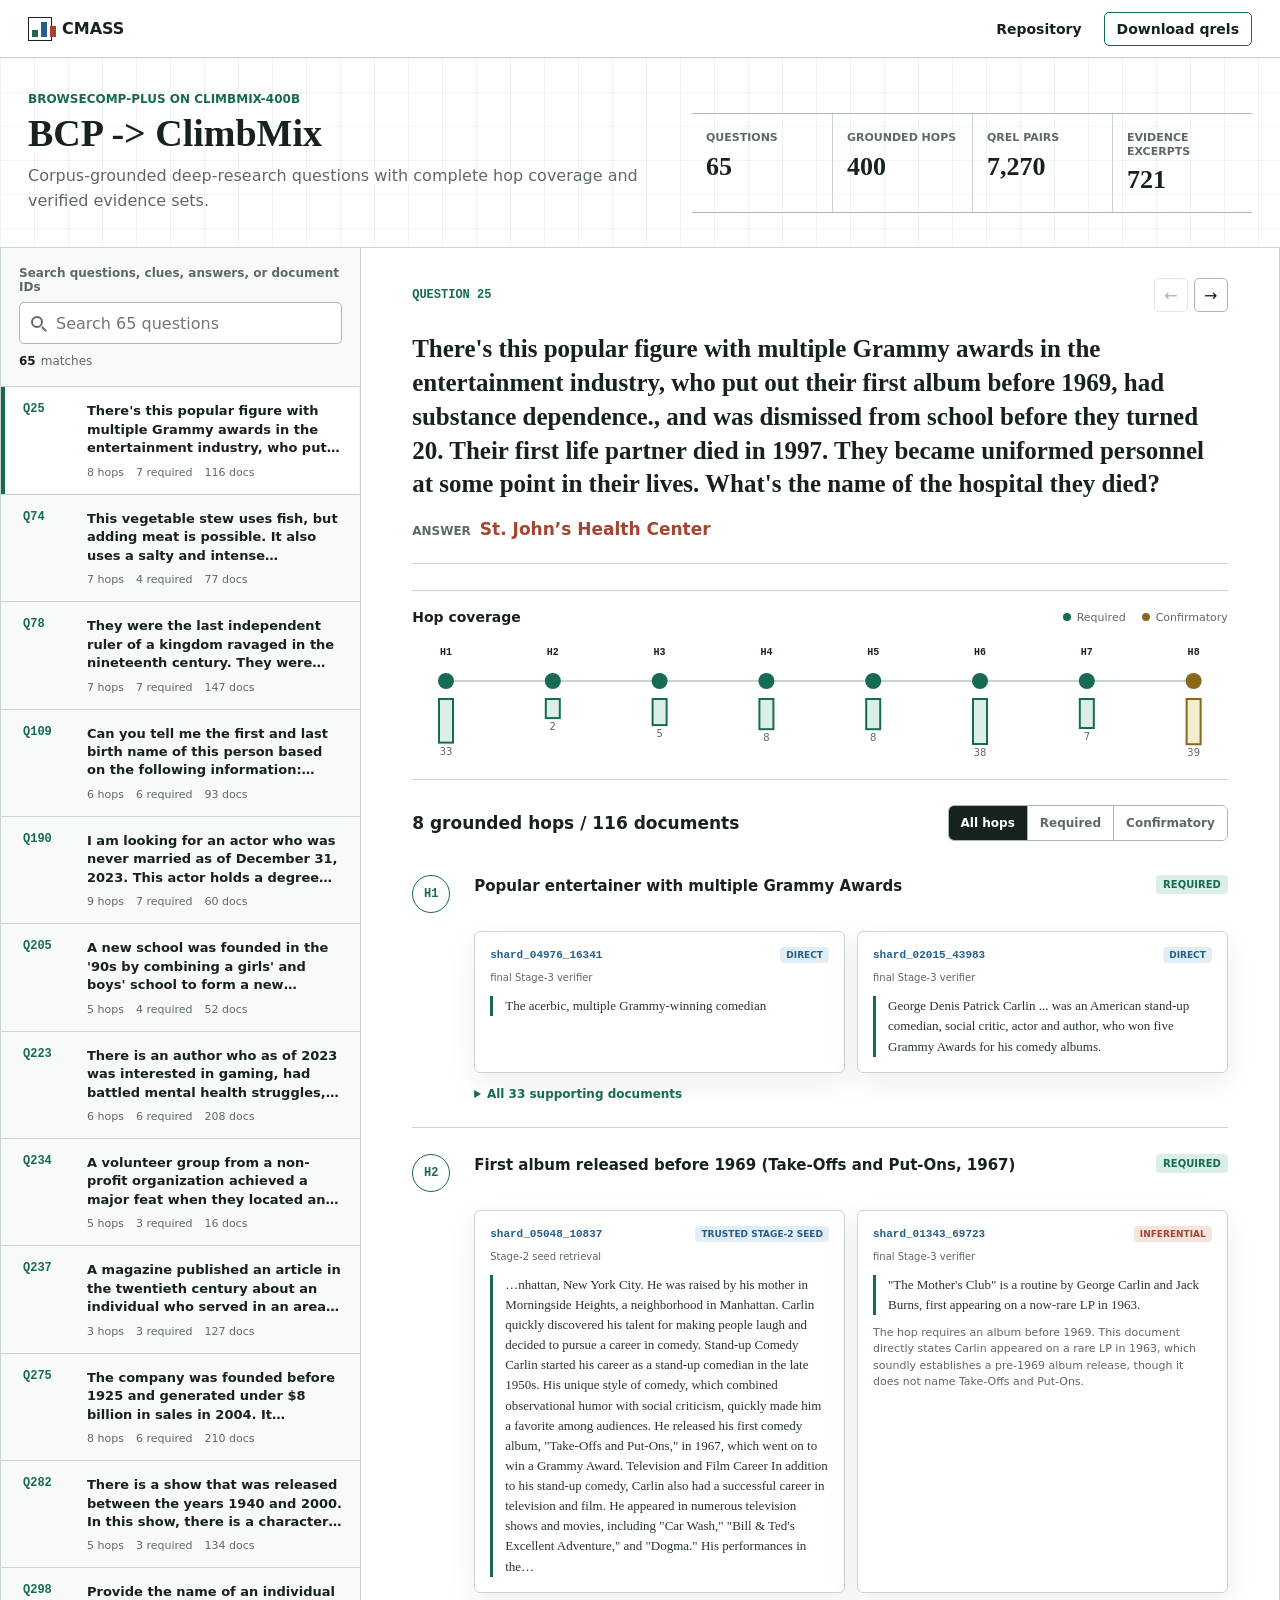
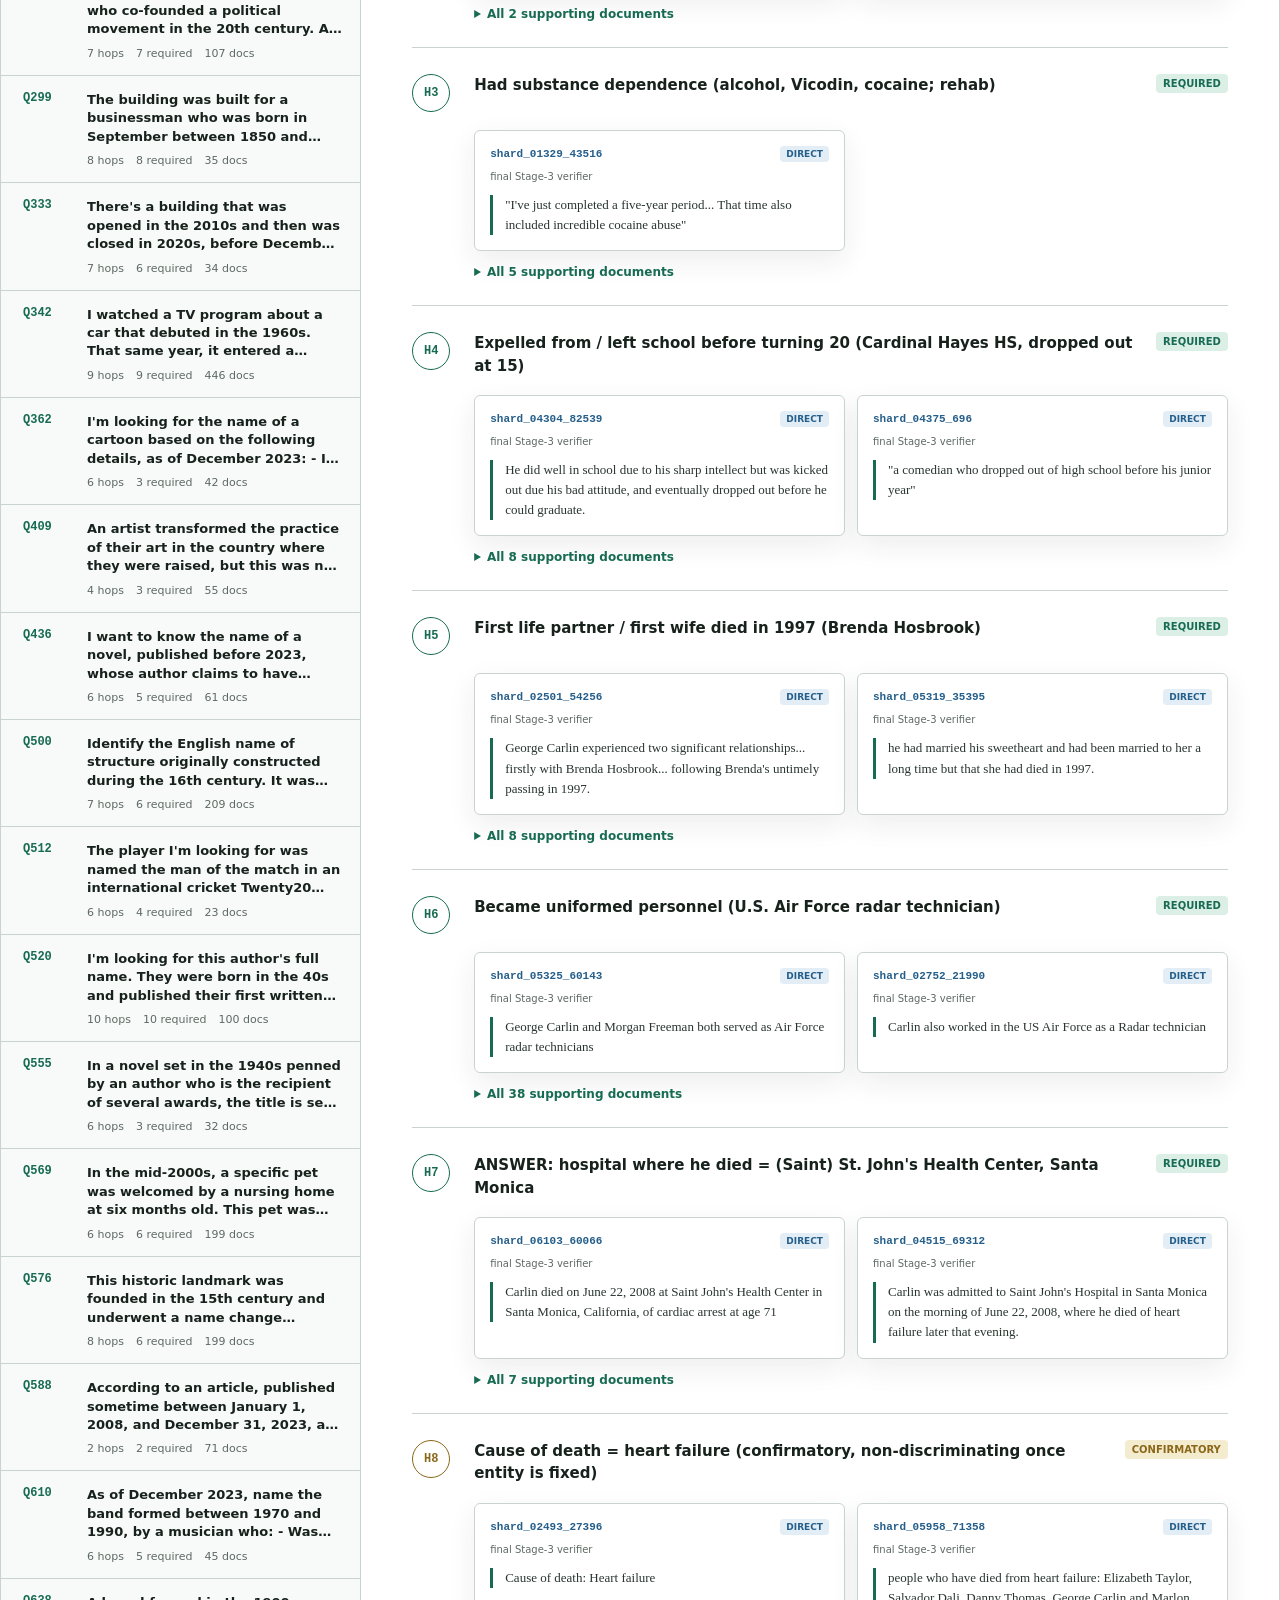
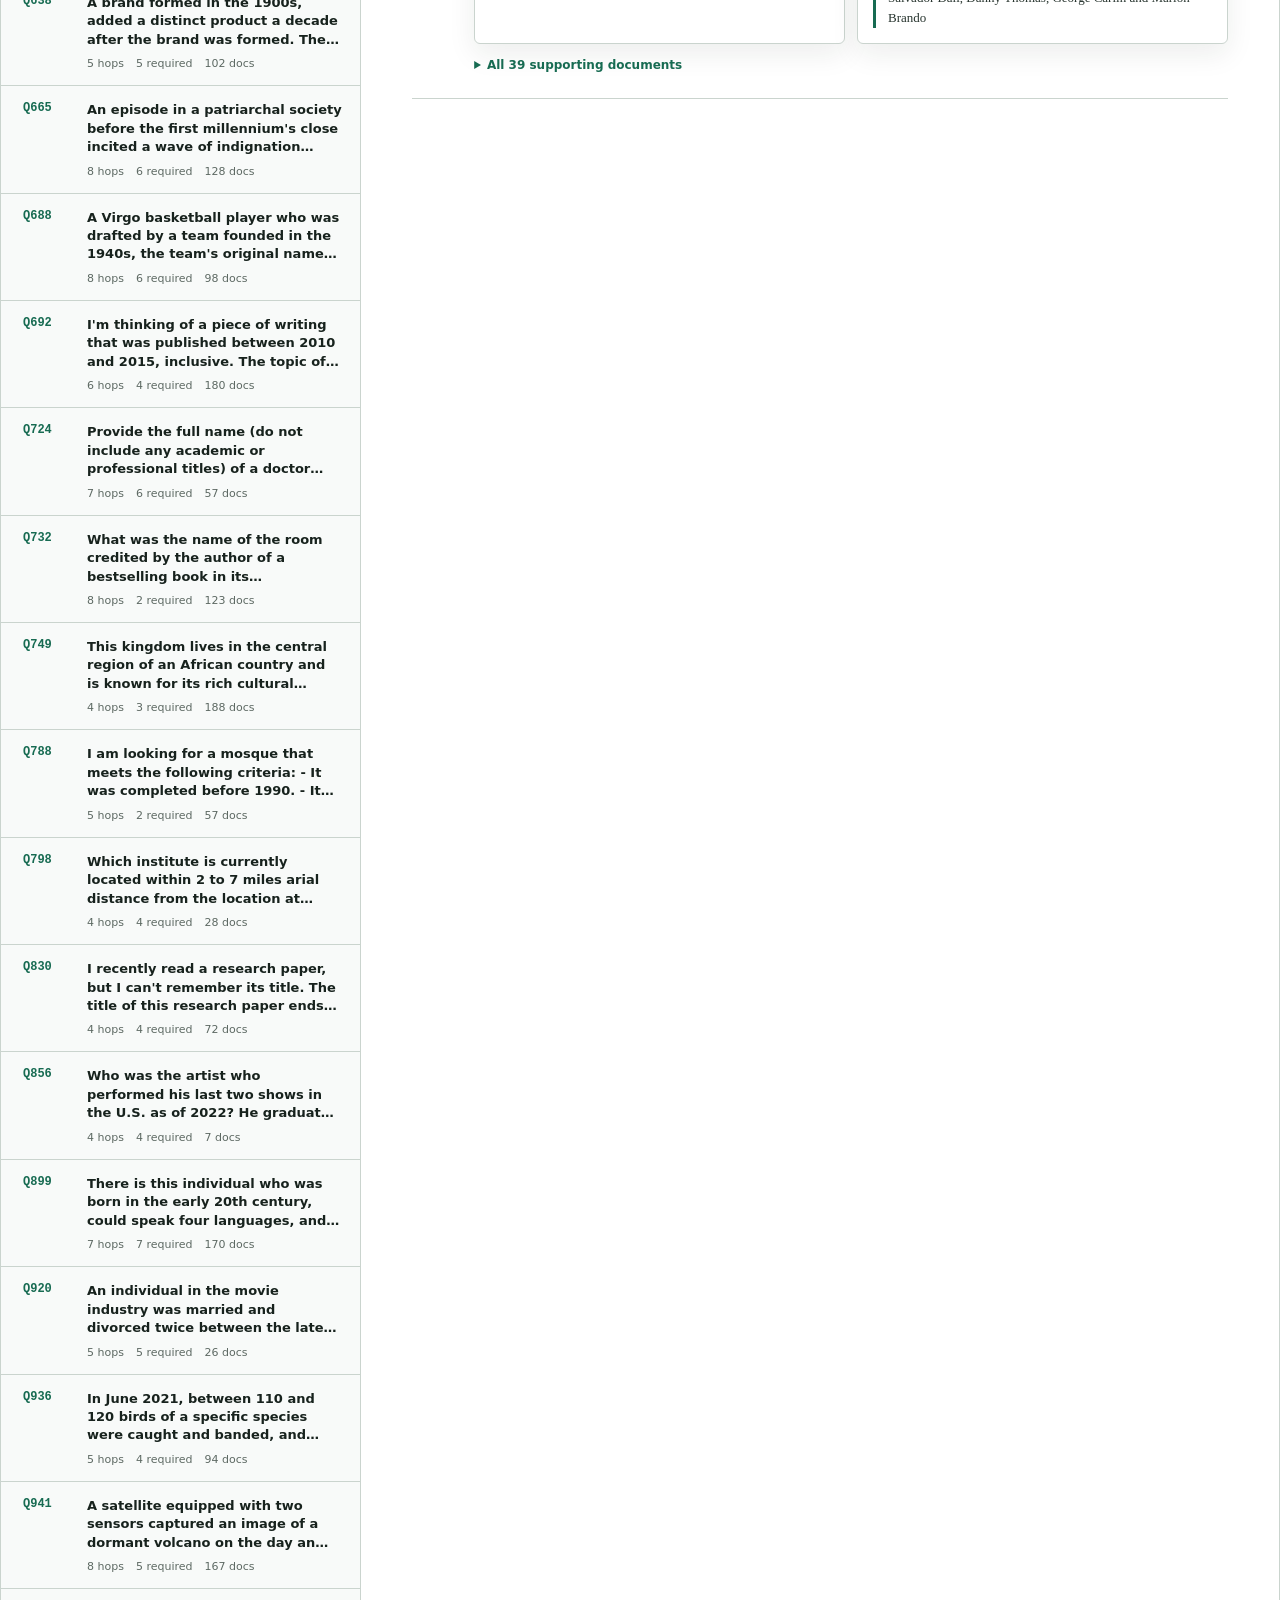
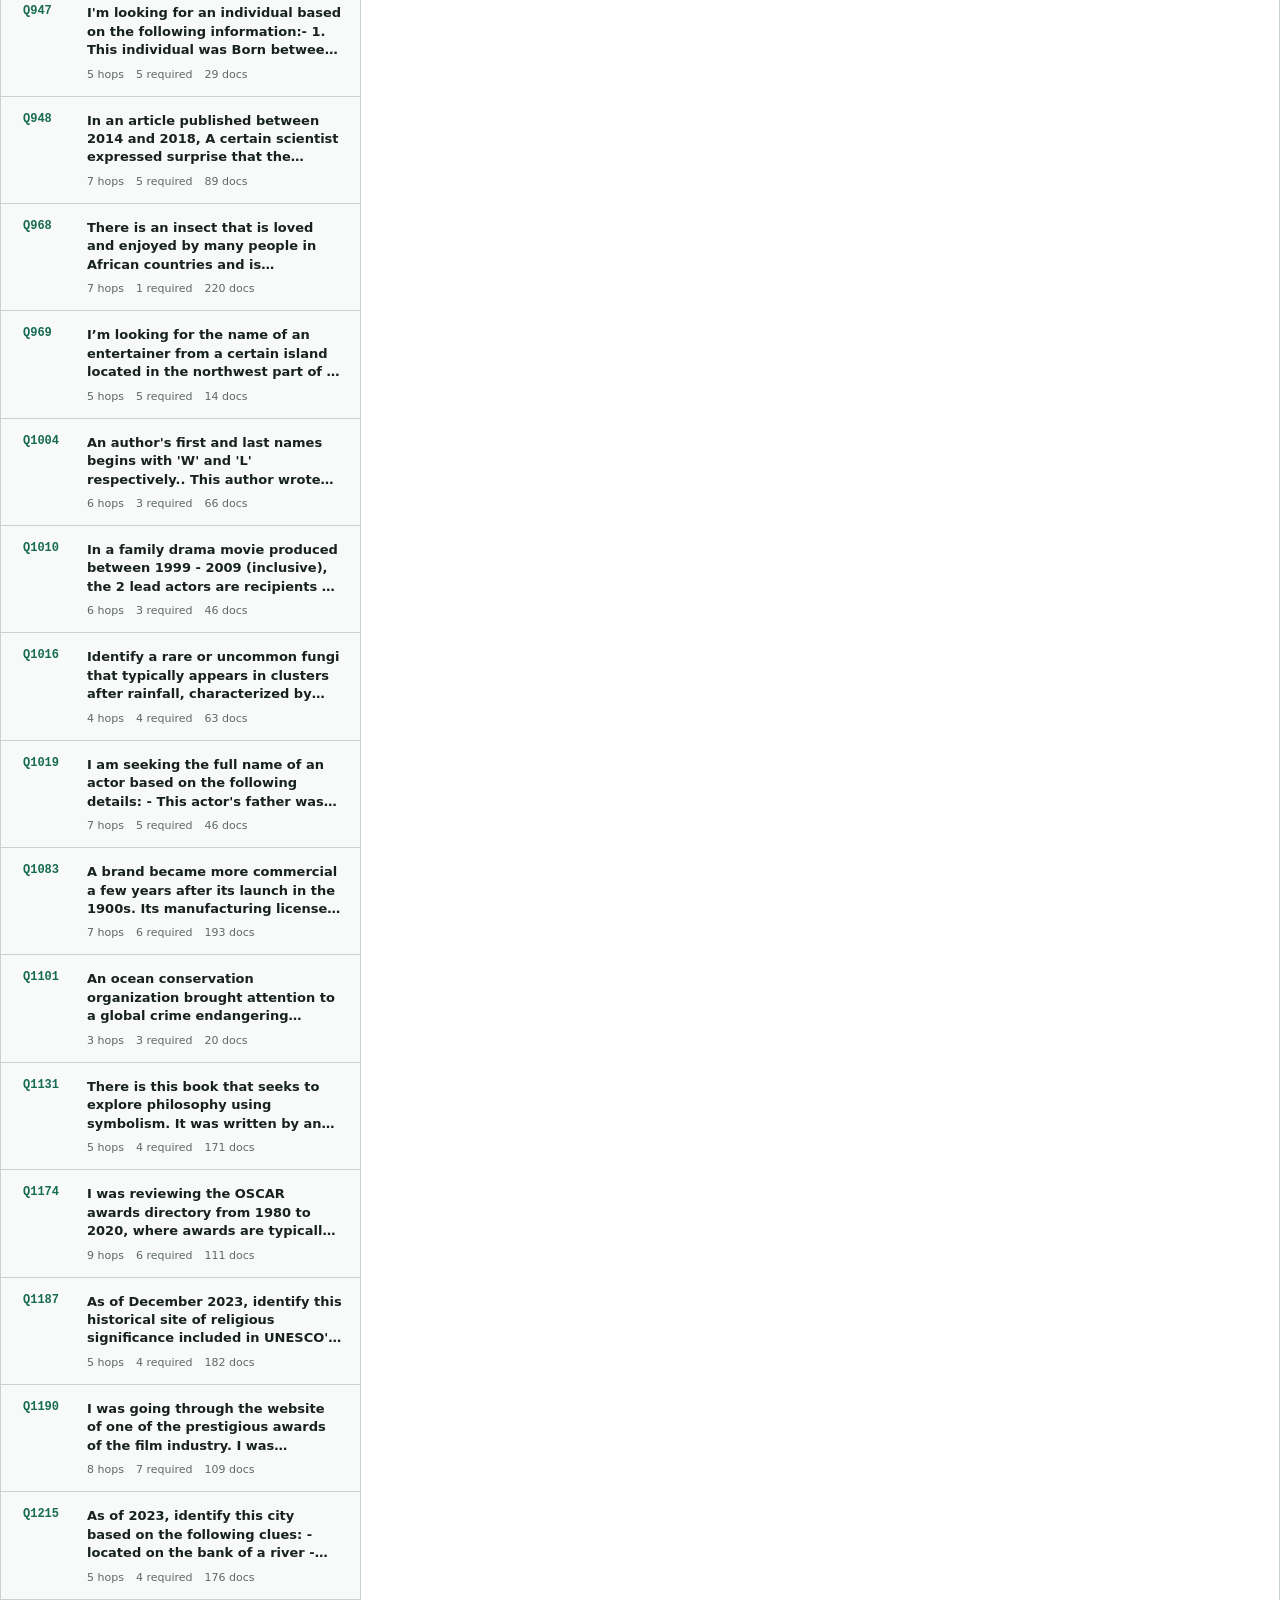
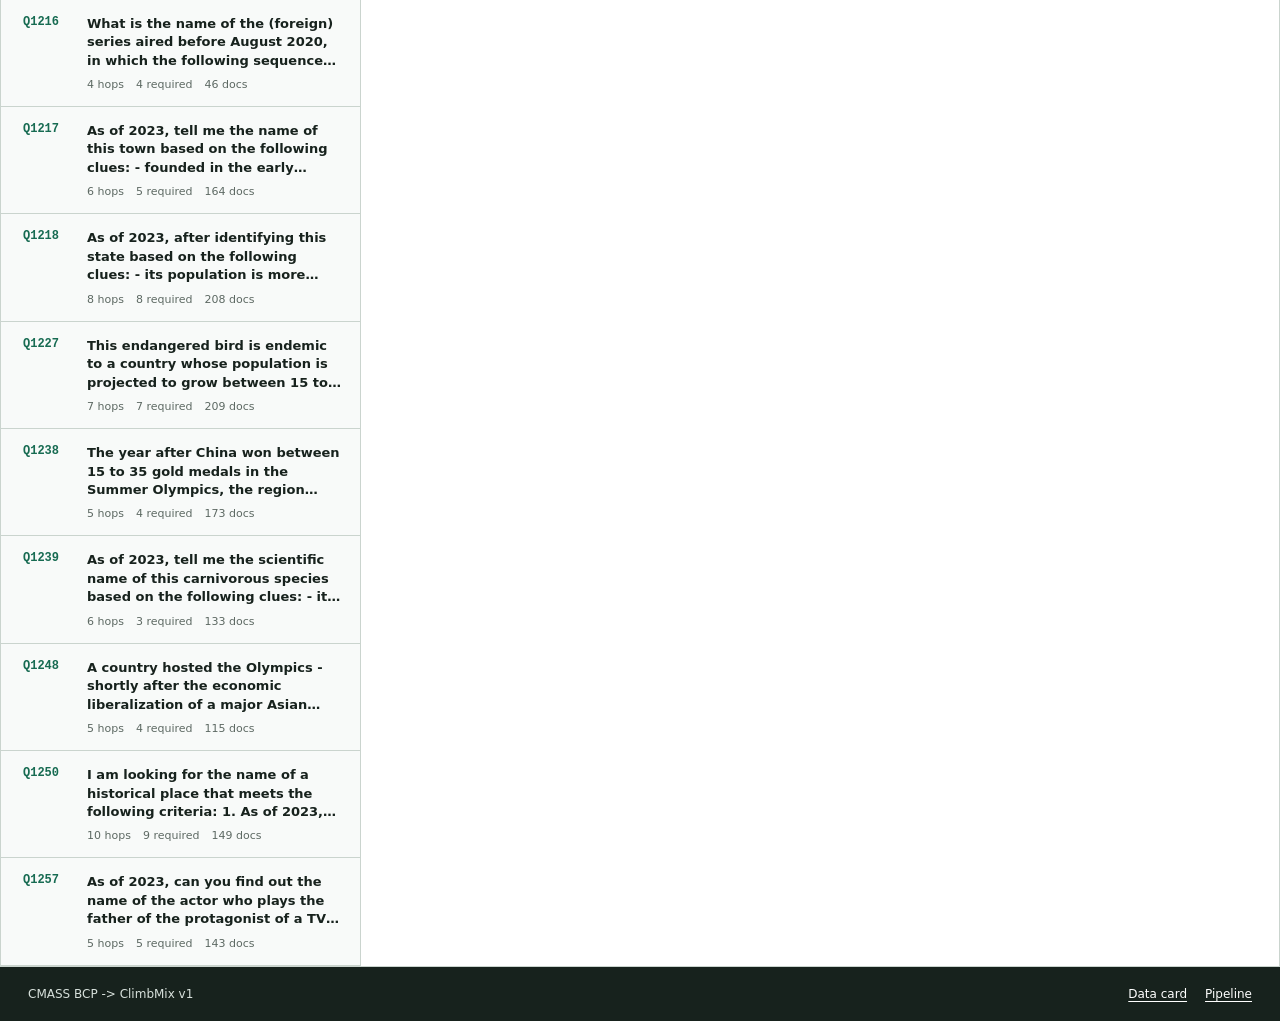
==== docs/index.html @ f33549bf "Release BCP ClimbMix dataset and qrels" ====
<!doctype html>
<html lang="en">
  <head>
    <meta charset="utf-8">
    <meta name="viewport" content="width=device-width, initial-scale=1">
    <meta name="description" content="Explore the CMASS BrowseComp-Plus to ClimbMix dataset, hop grounding, evidence excerpts, and qrels.">
    <meta name="theme-color" content="#f4f7f5">
    <title>CMASS | BCP to ClimbMix</title>
    <link rel="stylesheet" href="styles.css">
  </head>
  <body>
    <a class="skip-link" href="#question-detail">Skip to evidence</a>

    <header class="topbar">
      <a class="brand" href="./" aria-label="CMASS home">
        <span class="brand-mark" aria-hidden="true"><i></i><i></i><i></i></span>
        <span>CMASS</span>
      </a>
      <nav aria-label="Primary navigation">
        <a href="https://github.com/castorini/cmass">Repository</a>
        <a class="download-link" href="https://raw.githubusercontent.com/castorini/cmass/main/data/bcp/qrels.trec">Download qrels</a>
      </nav>
    </header>

    <main>
      <section class="release-band" aria-labelledby="release-title">
        <div class="release-copy">
          <p class="eyebrow">BrowseComp-Plus on ClimbMix-400B</p>
          <h1 id="release-title">BCP -&gt; ClimbMix</h1>
          <p>Corpus-grounded deep-research questions with complete hop coverage and verified evidence sets.</p>
        </div>
        <dl class="release-stats" aria-label="Release statistics">
          <div><dt>Questions</dt><dd id="stat-questions">65</dd></div>
          <div><dt>Grounded hops</dt><dd id="stat-hops">400</dd></div>
          <div><dt>Qrel pairs</dt><dd id="stat-qrels">7,270</dd></div>
          <div><dt>Evidence excerpts</dt><dd id="stat-excerpts">721</dd></div>
        </dl>
      </section>

      <section class="explorer" aria-label="Dataset explorer">
        <aside class="question-browser" aria-label="Questions">
          <div class="browser-toolbar">
            <label for="question-search">Search questions, clues, answers, or document IDs</label>
            <div class="search-field">
              <span aria-hidden="true"></span>
              <input id="question-search" type="search" autocomplete="off" placeholder="Search 65 questions">
            </div>
            <div class="browser-meta"><strong id="match-count">65</strong><span>matches</span></div>
          </div>
          <ol id="question-list" class="question-list" aria-live="polite"></ol>
        </aside>

        <article id="question-detail" class="question-detail" tabindex="-1">
          <div id="loading-state" class="loading-state" role="status">Loading release data...</div>
        </article>
      </section>
    </main>

    <footer>
      <span>CMASS BCP -&gt; ClimbMix v1</span>
      <span><a href="https://github.com/castorini/cmass/blob/main/data/bcp/README.md">Data card</a> <a href="https://github.com/castorini/cmass/blob/main/pipelines/bcp/README.md">Pipeline</a></span>
    </footer>

    <script src="app.js" defer></script>
  </body>
</html>
---- docs/styles.css ----
:root {
  color-scheme: light;
  --ink: #17221d;
  --muted: #5d6963;
  --line: #cad4ce;
  --line-strong: #aab8b0;
  --paper: #ffffff;
  --ground: #f4f7f5;
  --green: #176b52;
  --green-soft: #dcefe7;
  --blue: #245e8a;
  --blue-soft: #e2edf6;
  --coral: #a54531;
  --coral-soft: #f5e4de;
  --gold: #8a6719;
  --gold-soft: #f4eccf;
  --shadow: 0 10px 28px rgb(23 34 29 / 8%);
  font-family: Inter, ui-sans-serif, system-ui, -apple-system, BlinkMacSystemFont, "Segoe UI", sans-serif;
  background: var(--ground);
  color: var(--ink);
}

* {
  box-sizing: border-box;
}

html {
  scroll-behavior: smooth;
}

body {
  margin: 0;
  min-width: 320px;
  background: var(--ground);
}

button,
input {
  font: inherit;
}

a {
  color: var(--green);
  text-underline-offset: 3px;
}

.skip-link {
  position: fixed;
  z-index: 100;
  top: 8px;
  left: 8px;
  padding: 8px 12px;
  background: var(--ink);
  color: white;
  transform: translateY(-150%);
}

.skip-link:focus {
  transform: translateY(0);
}

.topbar {
  position: sticky;
  z-index: 20;
  top: 0;
  display: flex;
  align-items: center;
  justify-content: space-between;
  min-height: 58px;
  padding: 0 28px;
  border-bottom: 1px solid var(--line);
  background: rgb(255 255 255 / 94%);
  backdrop-filter: blur(10px);
}

.brand {
  display: inline-flex;
  align-items: center;
  gap: 10px;
  color: var(--ink);
  font-weight: 800;
  text-decoration: none;
}

.brand-mark {
  display: grid;
  grid-template-columns: repeat(3, 6px);
  align-items: end;
  gap: 3px;
  width: 24px;
  height: 24px;
  padding: 3px;
  border: 1px solid var(--ink);
}

.brand-mark i {
  display: block;
  background: var(--green);
}

.brand-mark i:nth-child(1) { height: 7px; }
.brand-mark i:nth-child(2) { height: 15px; background: var(--blue); }
.brand-mark i:nth-child(3) { height: 11px; background: var(--coral); }

.topbar nav {
  display: flex;
  align-items: center;
  gap: 22px;
  font-size: 14px;
}

.topbar nav a {
  color: var(--ink);
  font-weight: 650;
  text-decoration: none;
}

.topbar nav a:hover {
  text-decoration: underline;
}

.download-link {
  padding: 8px 12px;
  border: 1px solid var(--green);
  border-radius: 5px;
}

.release-band {
  display: grid;
  grid-template-columns: minmax(280px, 1.1fr) minmax(520px, 1fr);
  gap: 48px;
  align-items: end;
  padding: 34px max(28px, calc((100vw - 1500px) / 2));
  border-bottom: 1px solid var(--line);
  background:
    linear-gradient(90deg, rgb(23 107 82 / 7%) 1px, transparent 1px) 0 0 / 34px 34px,
    linear-gradient(rgb(36 94 138 / 6%) 1px, transparent 1px) 0 0 / 34px 34px,
    var(--paper);
}

.release-copy {
  max-width: 720px;
}

.eyebrow {
  margin: 0 0 8px;
  color: var(--green);
  font-size: 12px;
  font-weight: 800;
  letter-spacing: 0;
  text-transform: uppercase;
}

h1,
h2,
h3,
p {
  margin-top: 0;
}

h1 {
  margin-bottom: 10px;
  font-family: Georgia, "Times New Roman", serif;
  font-size: 38px;
  font-weight: 700;
  line-height: 1.05;
  letter-spacing: 0;
}

.release-copy > p:last-child {
  max-width: 630px;
  margin-bottom: 0;
  color: var(--muted);
  font-size: 16px;
  line-height: 1.55;
}

.release-stats {
  display: grid;
  grid-template-columns: repeat(4, minmax(100px, 1fr));
  margin: 0;
  border-top: 1px solid var(--line-strong);
  border-bottom: 1px solid var(--line-strong);
}

.release-stats div {
  min-width: 0;
  padding: 17px 14px;
  border-left: 1px solid var(--line);
}

.release-stats div:first-child {
  border-left: 0;
}

.release-stats dt {
  color: var(--muted);
  font-size: 11px;
  font-weight: 750;
  line-height: 1.25;
  text-transform: uppercase;
}

.release-stats dd {
  margin: 7px 0 0;
  font-family: Georgia, "Times New Roman", serif;
  font-size: 26px;
  font-weight: 700;
}

.explorer {
  display: grid;
  grid-template-columns: 360px minmax(0, 1fr);
  width: min(1500px, 100%);
  min-height: calc(100vh - 272px);
  margin: 0 auto;
  border-right: 1px solid var(--line);
  border-left: 1px solid var(--line);
  background: var(--paper);
}

.question-browser {
  min-width: 0;
  border-right: 1px solid var(--line);
  background: #f8faf9;
}

.browser-toolbar {
  position: sticky;
  z-index: 10;
  top: 58px;
  padding: 18px;
  border-bottom: 1px solid var(--line);
  background: #f8faf9;
}

.browser-toolbar label {
  display: block;
  margin-bottom: 8px;
  color: var(--muted);
  font-size: 12px;
  font-weight: 700;
}

.search-field {
  position: relative;
}

.search-field span {
  position: absolute;
  top: 50%;
  left: 12px;
  width: 12px;
  height: 12px;
  border: 2px solid var(--muted);
  border-radius: 50%;
  transform: translateY(-58%);
}

.search-field span::after {
  position: absolute;
  right: -6px;
  bottom: -4px;
  width: 6px;
  height: 2px;
  background: var(--muted);
  content: "";
  transform: rotate(45deg);
}

.search-field input {
  width: 100%;
  height: 42px;
  padding: 0 12px 0 36px;
  border: 1px solid var(--line-strong);
  border-radius: 5px;
  outline: none;
  background: white;
  color: var(--ink);
}

.search-field input:focus {
  border-color: var(--green);
  box-shadow: 0 0 0 3px rgb(23 107 82 / 14%);
}

.browser-meta {
  display: flex;
  gap: 5px;
  margin-top: 10px;
  color: var(--muted);
  font-size: 12px;
}

.browser-meta strong {
  color: var(--ink);
}

.question-list {
  margin: 0;
  padding: 0;
  list-style: none;
}

.question-list li {
  border-bottom: 1px solid var(--line);
}

.question-row {
  display: grid;
  grid-template-columns: 52px minmax(0, 1fr);
  gap: 12px;
  width: 100%;
  min-height: 98px;
  padding: 15px 18px;
  border: 0;
  border-left: 4px solid transparent;
  background: transparent;
  color: var(--ink);
  text-align: left;
  cursor: pointer;
}

.question-row:hover {
  background: white;
}

.question-row[aria-current="true"] {
  border-left-color: var(--green);
  background: white;
  box-shadow: inset 0 0 0 1px rgb(23 107 82 / 5%);
}

.question-id {
  color: var(--green);
  font-family: ui-monospace, SFMono-Regular, Menlo, Consolas, monospace;
  font-size: 12px;
  font-weight: 800;
}

.question-row-copy {
  min-width: 0;
}

.question-row-copy strong {
  display: -webkit-box;
  overflow: hidden;
  font-size: 13px;
  font-weight: 650;
  line-height: 1.42;
  -webkit-box-orient: vertical;
  -webkit-line-clamp: 3;
}

.question-row-meta {
  display: flex;
  gap: 12px;
  margin-top: 8px;
  color: var(--muted);
  font-size: 11px;
}

.question-detail {
  min-width: 0;
  padding: 30px clamp(24px, 4vw, 64px) 70px;
  outline: none;
}

.loading-state,
.empty-state,
.error-state {
  display: grid;
  min-height: 300px;
  place-items: center;
  color: var(--muted);
}

.detail-kicker {
  display: flex;
  align-items: center;
  justify-content: space-between;
  gap: 20px;
  margin-bottom: 20px;
}

.detail-kicker p {
  margin: 0;
  color: var(--green);
  font-family: ui-monospace, SFMono-Regular, Menlo, Consolas, monospace;
  font-size: 12px;
  font-weight: 800;
}

.detail-nav {
  display: flex;
  gap: 6px;
}

.icon-button {
  display: inline-grid;
  width: 34px;
  height: 34px;
  padding: 0;
  border: 1px solid var(--line-strong);
  border-radius: 5px;
  background: white;
  color: var(--ink);
  place-items: center;
  cursor: pointer;
}

.icon-button:hover:not(:disabled) {
  border-color: var(--green);
  color: var(--green);
}

.icon-button:disabled {
  opacity: 0.35;
  cursor: default;
}

.detail-question {
  max-width: 1020px;
  margin-bottom: 18px;
  font-family: Georgia, "Times New Roman", serif;
  font-size: 25px;
  font-weight: 650;
  line-height: 1.35;
  letter-spacing: 0;
}

.answer-line {
  display: flex;
  flex-wrap: wrap;
  align-items: baseline;
  gap: 9px;
  margin-bottom: 26px;
  padding-bottom: 24px;
  border-bottom: 1px solid var(--line);
}

.answer-line span {
  color: var(--muted);
  font-size: 12px;
  font-weight: 750;
  text-transform: uppercase;
}

.answer-line strong {
  color: var(--coral);
  font-size: 17px;
}

.coverage-figure {
  margin: 0 0 24px;
  padding: 18px 0 14px;
  border-top: 1px solid var(--line);
  border-bottom: 1px solid var(--line);
}

.coverage-figure figcaption {
  display: flex;
  flex-wrap: wrap;
  align-items: center;
  justify-content: space-between;
  gap: 12px;
  margin-bottom: 8px;
}

.coverage-figure strong {
  font-size: 14px;
}

.legend {
  display: flex;
  gap: 16px;
  color: var(--muted);
  font-size: 11px;
}

.legend span::before {
  display: inline-block;
  width: 8px;
  height: 8px;
  margin-right: 6px;
  border-radius: 50%;
  background: var(--green);
  content: "";
}

.legend span:last-child::before {
  background: var(--gold);
}

#coverage-canvas {
  display: block;
  width: 100%;
  height: 132px;
}

.hop-toolbar {
  display: flex;
  align-items: center;
  justify-content: space-between;
  gap: 16px;
  margin: 25px 0 0;
}

.hop-toolbar h2 {
  margin: 0;
  font-size: 17px;
}

.segmented-control {
  display: inline-flex;
  border: 1px solid var(--line-strong);
  border-radius: 6px;
  overflow: hidden;
}

.segmented-control button {
  min-height: 34px;
  padding: 0 12px;
  border: 0;
  border-left: 1px solid var(--line-strong);
  background: white;
  color: var(--muted);
  font-size: 12px;
  font-weight: 700;
  cursor: pointer;
}

.segmented-control button:first-child {
  border-left: 0;
}

.segmented-control button[aria-pressed="true"] {
  background: var(--ink);
  color: white;
}

.hops {
  margin-top: 8px;
}

.hop-section {
  padding: 26px 0;
  border-bottom: 1px solid var(--line);
}

.hop-heading {
  display: grid;
  grid-template-columns: 48px minmax(0, 1fr) auto;
  gap: 14px;
  align-items: start;
}

.hop-number {
  display: grid;
  width: 38px;
  height: 38px;
  border: 1px solid var(--green);
  border-radius: 50%;
  color: var(--green);
  font-family: ui-monospace, SFMono-Regular, Menlo, Consolas, monospace;
  font-size: 12px;
  font-weight: 800;
  place-items: center;
}

.hop-section.redundant .hop-number {
  border-color: var(--gold);
  color: var(--gold);
}

.hop-heading h3 {
  margin: 0;
  font-size: 15px;
  line-height: 1.5;
}

.hop-type {
  padding: 4px 7px;
  border-radius: 4px;
  background: var(--green-soft);
  color: var(--green);
  font-size: 10px;
  font-weight: 800;
  text-transform: uppercase;
  white-space: nowrap;
}

.hop-section.redundant .hop-type {
  background: var(--gold-soft);
  color: var(--gold);
}

.excerpt-grid {
  display: grid;
  grid-template-columns: repeat(2, minmax(0, 1fr));
  gap: 12px;
  margin: 18px 0 0 62px;
}

.excerpt-card {
  min-width: 0;
  padding: 15px;
  border: 1px solid var(--line);
  border-radius: 6px;
  background: var(--paper);
  box-shadow: var(--shadow);
}

.excerpt-meta {
  display: flex;
  flex-wrap: wrap;
  align-items: center;
  justify-content: space-between;
  gap: 8px;
}

.docid {
  overflow-wrap: anywhere;
  color: var(--blue);
  font-family: ui-monospace, SFMono-Regular, Menlo, Consolas, monospace;
  font-size: 11px;
  font-weight: 750;
}

.support-label {
  padding: 3px 6px;
  border-radius: 4px;
  background: var(--blue-soft);
  color: var(--blue);
  font-size: 9px;
  font-weight: 800;
  text-transform: uppercase;
}

.support-label.inferential,
.support-label.partial {
  background: var(--coral-soft);
  color: var(--coral);
}

.excerpt-source {
  margin: 9px 0 0;
  color: var(--muted);
  font-size: 10px;
}

blockquote {
  margin: 13px 0 0;
  padding-left: 12px;
  border-left: 3px solid var(--green);
  color: #28352f;
  font-family: Georgia, "Times New Roman", serif;
  font-size: 13px;
  line-height: 1.55;
}

.verifier-note {
  margin: 10px 0 0;
  color: var(--muted);
  font-size: 11px;
  line-height: 1.5;
}

.qrel-details {
  margin: 14px 0 0 62px;
}

.qrel-details summary {
  width: fit-content;
  color: var(--green);
  font-size: 12px;
  font-weight: 750;
  cursor: pointer;
}

.qrel-panel {
  margin-top: 10px;
  padding: 12px;
  border-left: 3px solid var(--blue);
  background: #f3f7fa;
}

.qrel-panel pre {
  max-height: 220px;
  margin: 0;
  overflow: auto;
  color: #2b485e;
  font-family: ui-monospace, SFMono-Regular, Menlo, Consolas, monospace;
  font-size: 10px;
  line-height: 1.6;
  white-space: pre-wrap;
  overflow-wrap: anywhere;
}

.copy-button {
  margin-top: 10px;
  padding: 6px 9px;
  border: 1px solid var(--line-strong);
  border-radius: 4px;
  background: white;
  color: var(--ink);
  font-size: 11px;
  font-weight: 700;
  cursor: pointer;
}

.copy-button:hover {
  border-color: var(--blue);
  color: var(--blue);
}

footer {
  display: flex;
  justify-content: space-between;
  gap: 20px;
  padding: 20px max(28px, calc((100vw - 1500px) / 2));
  border-top: 1px solid var(--line);
  background: var(--ink);
  color: #d7e0db;
  font-size: 12px;
}

footer span:last-child {
  display: flex;
  gap: 18px;
}

footer a {
  color: white;
}

@media (max-width: 1050px) {
  .release-band {
    grid-template-columns: 1fr;
    gap: 24px;
  }

  .explorer {
    grid-template-columns: 310px minmax(0, 1fr);
  }

  .excerpt-grid {
    grid-template-columns: 1fr;
  }
}

@media (max-width: 760px) {
  .topbar {
    padding: 0 16px;
  }

  .topbar nav a:first-child {
    display: none;
  }

  .release-band {
    padding: 25px 18px;
  }

  h1 {
    font-size: 32px;
  }

  .release-stats {
    grid-template-columns: repeat(2, minmax(0, 1fr));
  }

  .release-stats div:nth-child(3) {
    border-left: 0;
    border-top: 1px solid var(--line);
  }

  .release-stats div:nth-child(4) {
    border-top: 1px solid var(--line);
  }

  .explorer {
    display: block;
    border: 0;
  }

  .question-browser {
    max-height: 390px;
    overflow: auto;
    border-right: 0;
    border-bottom: 1px solid var(--line);
  }

  .browser-toolbar {
    top: 58px;
  }

  .question-row {
    min-height: 86px;
  }

  .question-detail {
    padding: 26px 18px 55px;
  }

  .detail-question {
    font-size: 21px;
  }

  .hop-toolbar {
    align-items: flex-start;
    flex-direction: column;
  }

  .hop-heading {
    grid-template-columns: 42px minmax(0, 1fr);
  }

  .hop-type {
    grid-column: 2;
    width: fit-content;
  }

  .excerpt-grid,
  .qrel-details {
    margin-left: 0;
  }

  footer {
    align-items: flex-start;
    flex-direction: column;
    padding: 20px 18px;
  }
}

@media (prefers-reduced-motion: reduce) {
  html {
    scroll-behavior: auto;
  }
}
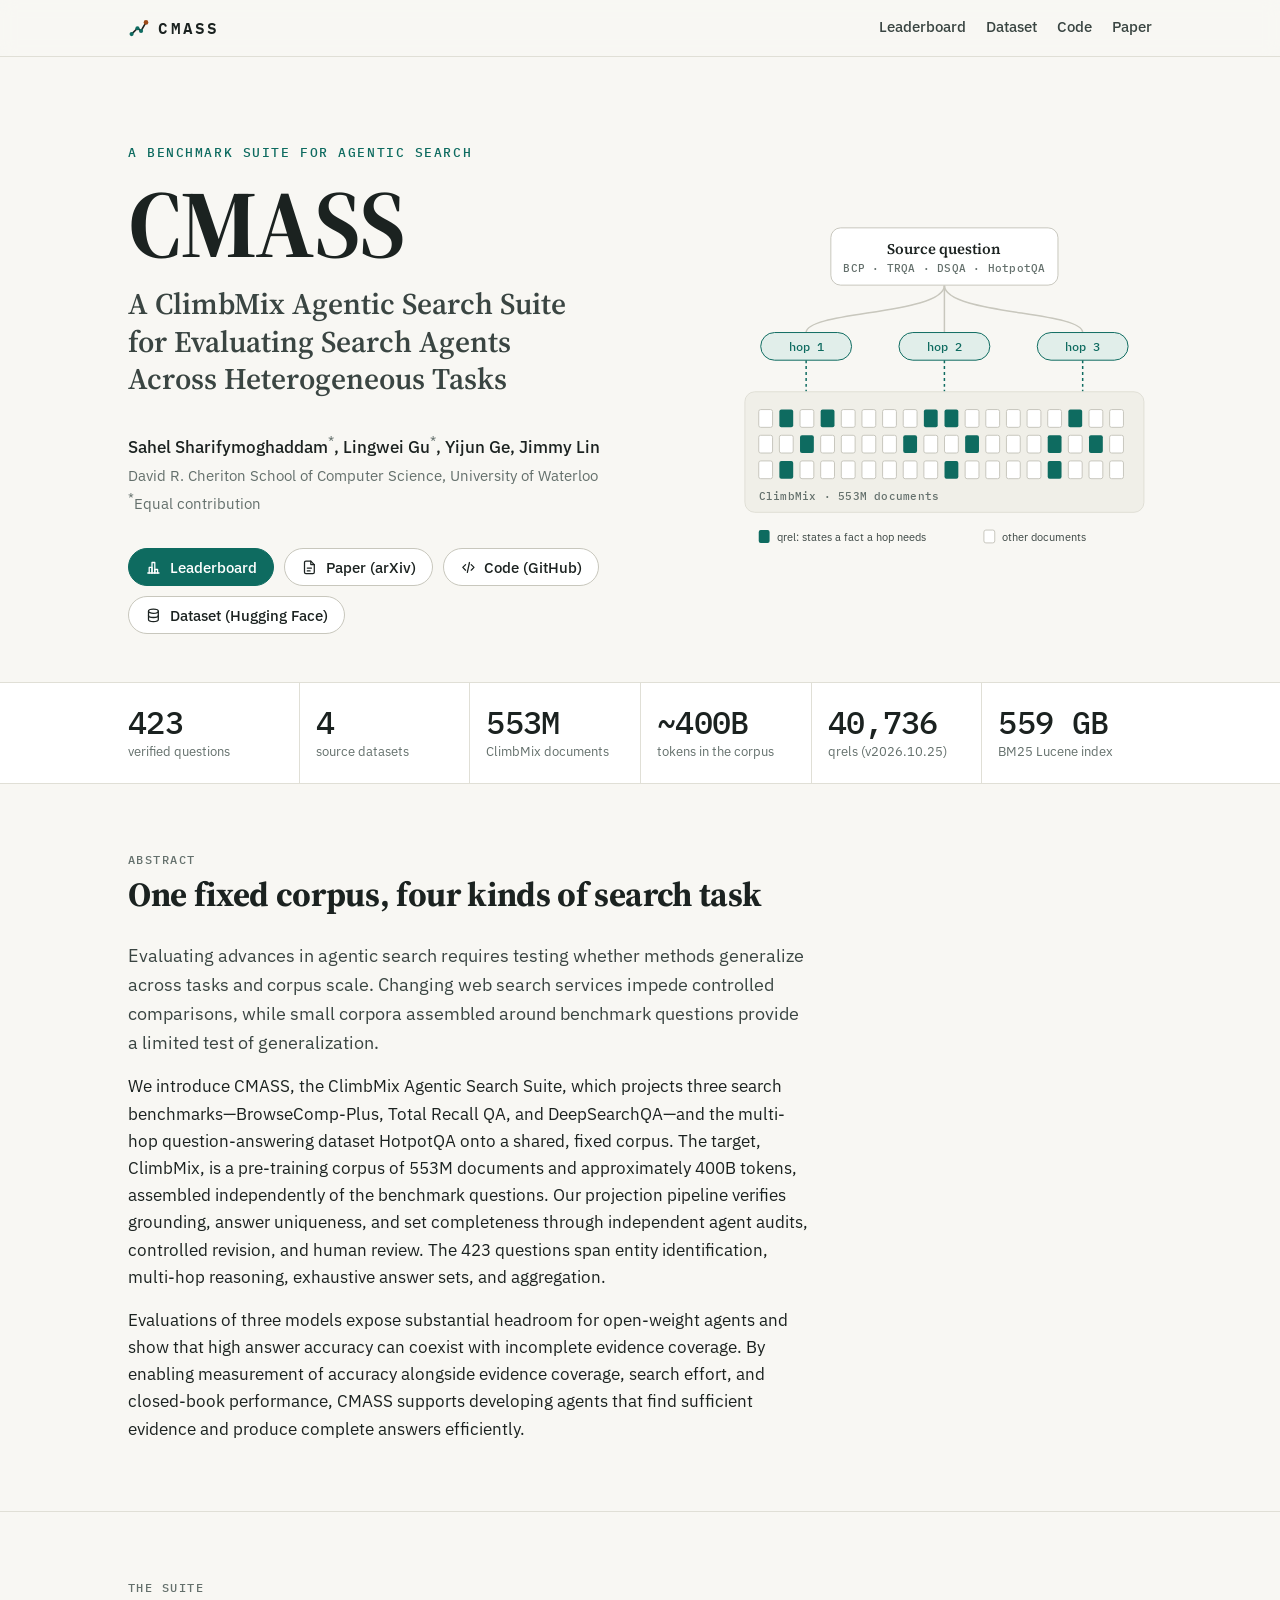
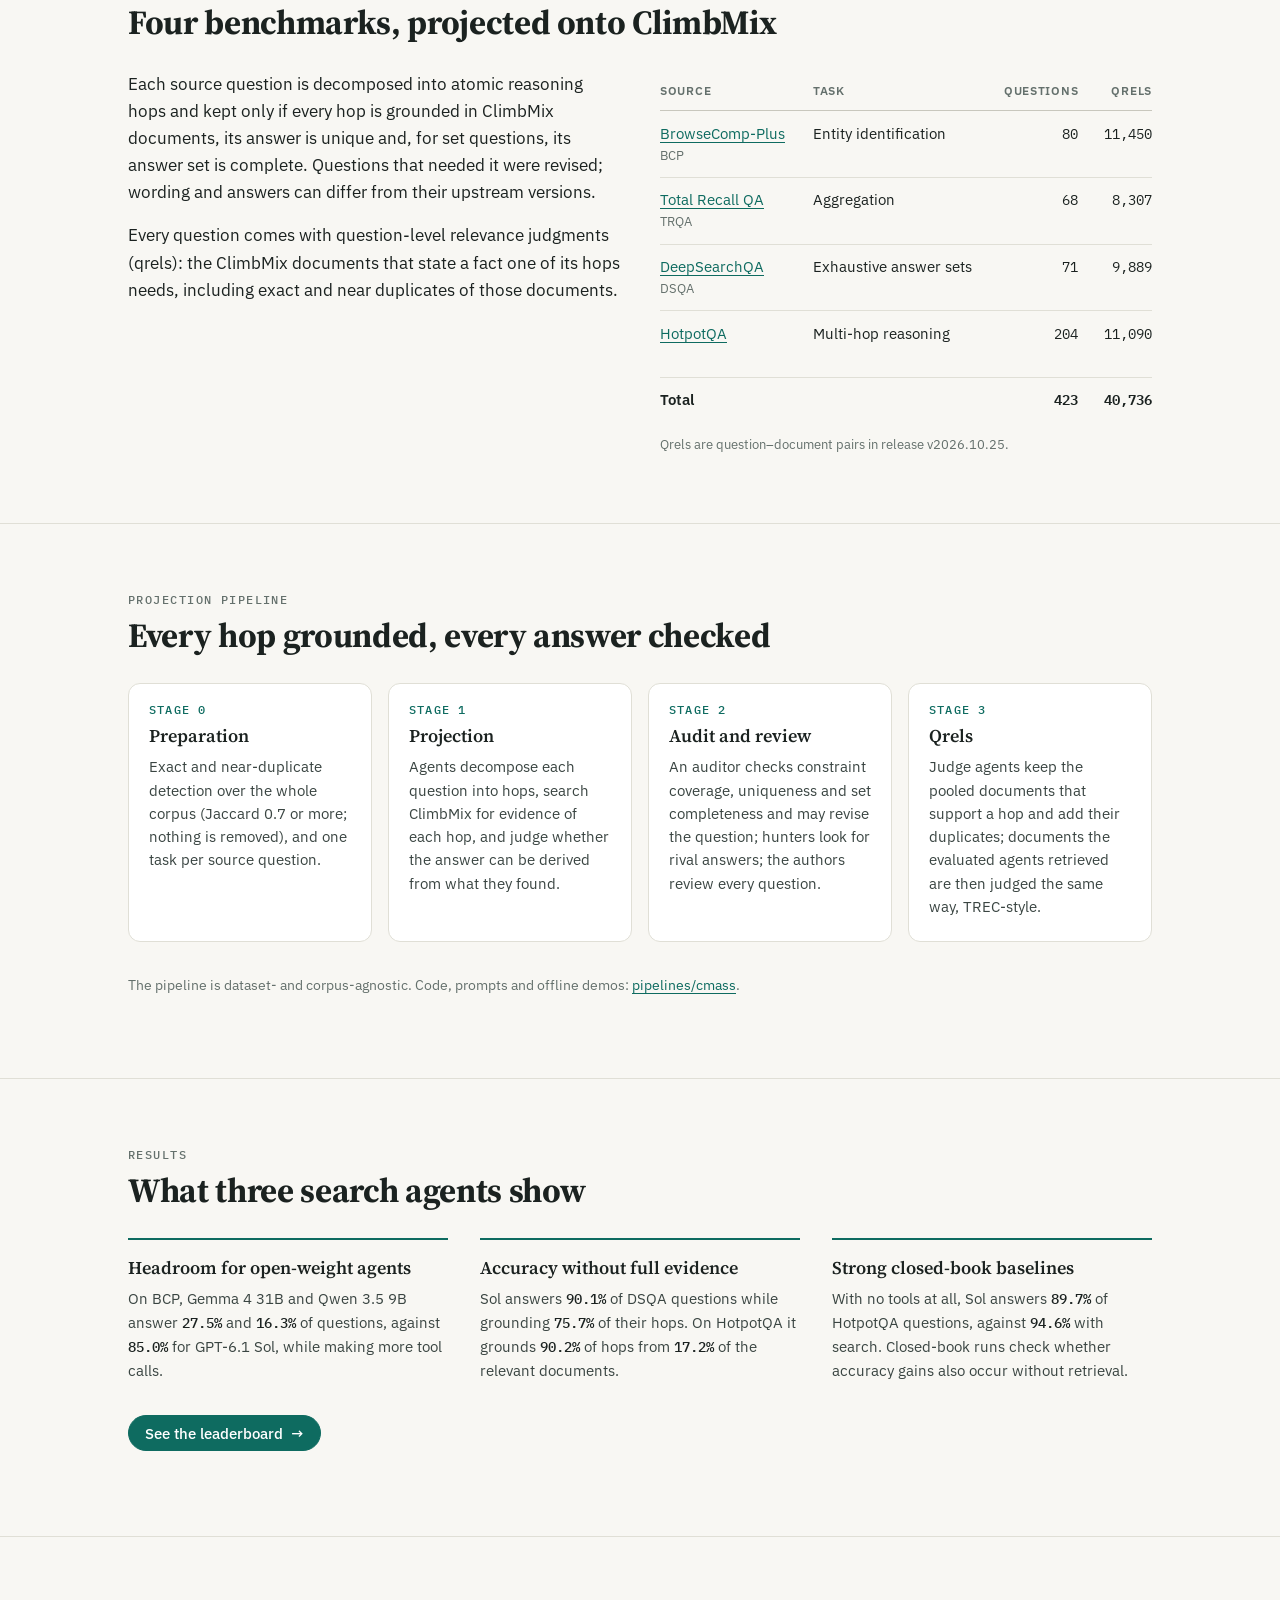
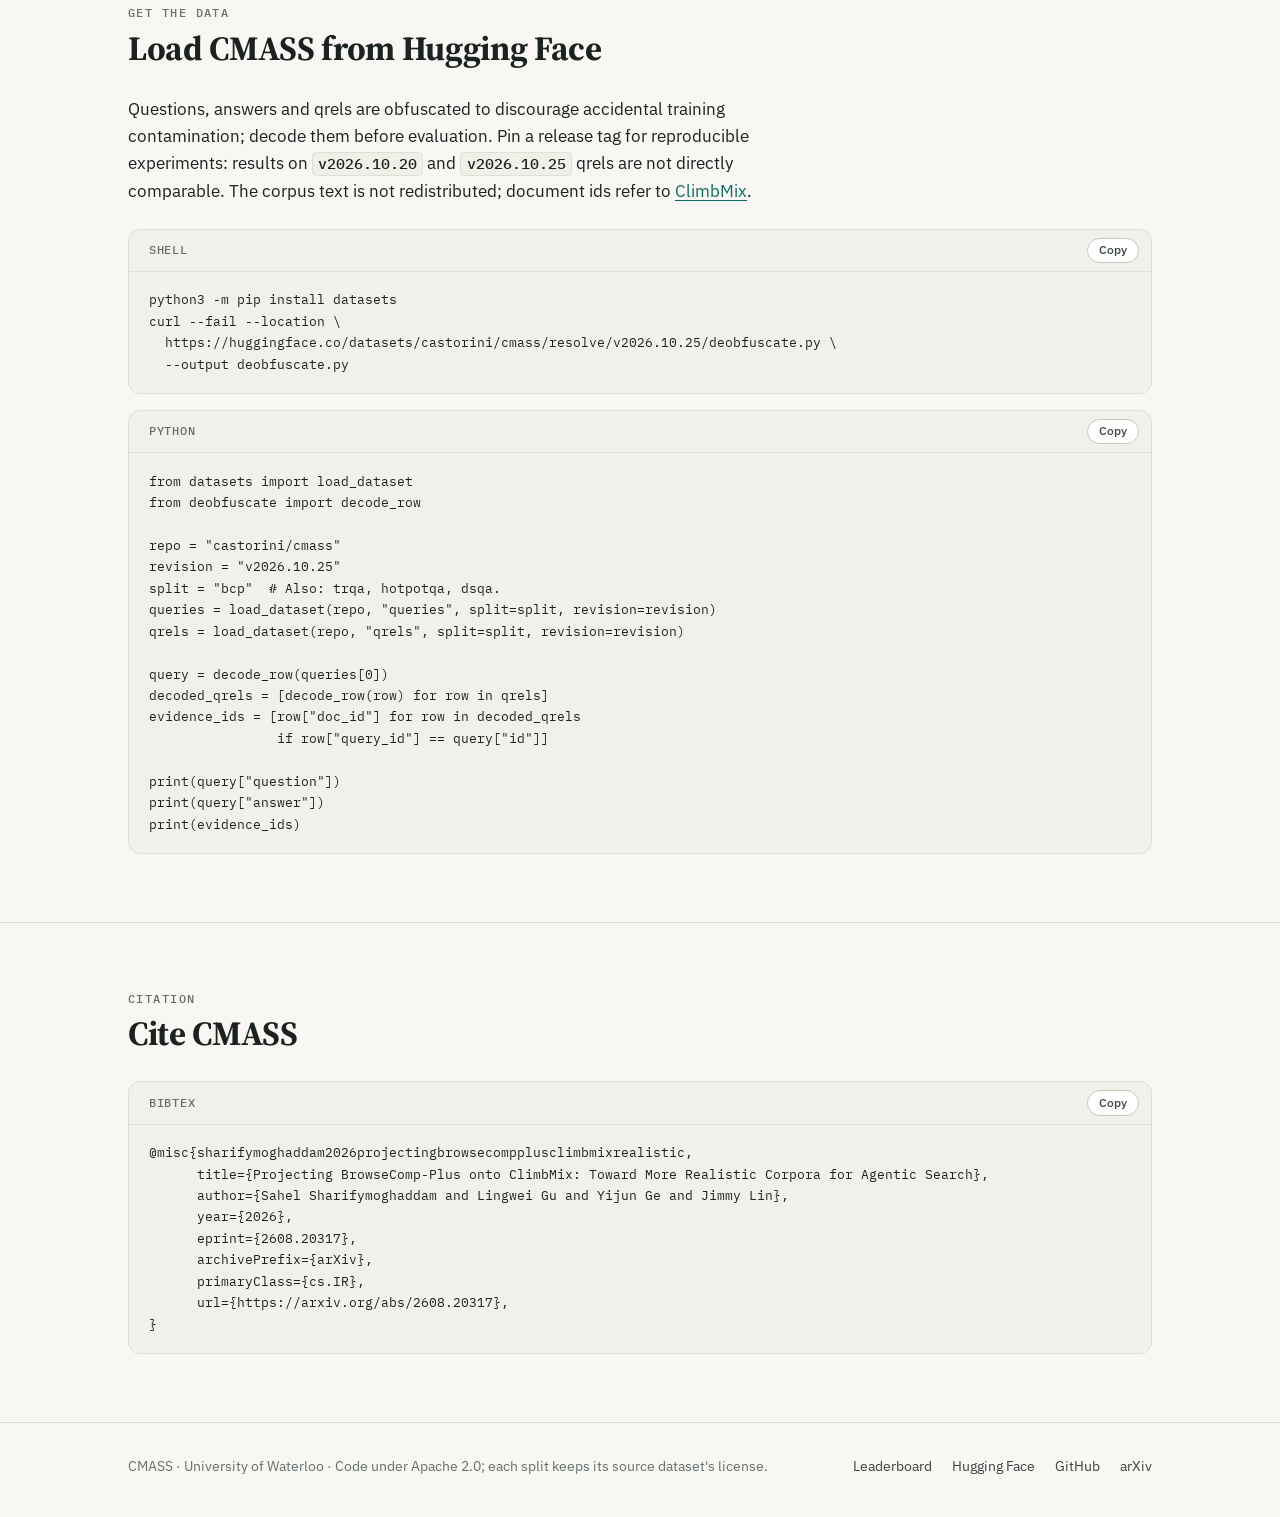
==== commit b961ca63: "Add the cmass.tech landing page and leaderboard A static GitHub Pages site under docs/ for the custo" ====
--- a/docs/index.html
+++ b/docs/index.html
@@ -1,66 +1,338 @@
 <!doctype html>
 <html lang="en">
-  <head>
-    <meta charset="utf-8">
-    <meta name="viewport" content="width=device-width, initial-scale=1">
-    <meta name="description" content="Explore the CMASS BrowseComp-Plus to ClimbMix dataset, hop grounding, evidence excerpts, and qrels.">
-    <meta name="theme-color" content="#f4f7f5">
-    <title>CMASS | BCP to ClimbMix</title>
-    <link rel="stylesheet" href="styles.css">
-  </head>
-  <body>
-    <a class="skip-link" href="#question-detail">Skip to evidence</a>
-
-    <header class="topbar">
-      <a class="brand" href="./" aria-label="CMASS home">
-        <span class="brand-mark" aria-hidden="true"><i></i><i></i><i></i></span>
-        <span>CMASS</span>
+<head>
+<meta charset="utf-8">
+<meta name="viewport" content="width=device-width, initial-scale=1">
+<title>CMASS: ClimbMix Agentic Search Suite</title>
+<meta name="description" content="CMASS projects BrowseComp-Plus, Total Recall QA, DeepSearchQA and HotpotQA onto ClimbMix, a fixed 553M-document corpus, for evaluating search agents across heterogeneous tasks.">
+<link rel="canonical" href="https://cmass.tech/">
+<meta property="og:type" content="website">
+<meta property="og:title" content="CMASS: ClimbMix Agentic Search Suite">
+<meta property="og:description" content="423 verified questions from four benchmarks, projected onto one 553M-document corpus, with 40,736 relevance judgments.">
+<meta property="og:url" content="https://cmass.tech/">
+<meta name="twitter:card" content="summary">
+<link rel="icon" href="assets/favicon.svg" type="image/svg+xml">
+<link rel="preconnect" href="https://fonts.googleapis.com">
+<link rel="preconnect" href="https://fonts.gstatic.com" crossorigin>
+<link rel="stylesheet" href="https://fonts.googleapis.com/css2?family=IBM+Plex+Mono:wght@400;500;600&family=IBM+Plex+Sans:wght@400;500;600&family=Source+Serif+4:opsz,wght@8..60,600;8..60,700&display=swap">
+<link rel="stylesheet" href="assets/site.css">
+</head>
+<body>
+
+<header class="site-header">
+  <div class="wrap header-row">
+    <a class="wordmark" href="./" aria-label="CMASS home">
+      <svg viewBox="0 0 24 24" aria-hidden="true"><path d="M4 19 10.5 12.5 14.5 15.5 20 6" fill="none" stroke="currentColor" stroke-width="1.8" stroke-linecap="round" stroke-linejoin="round"/><circle cx="4" cy="19" r="2.3" fill="var(--accent)"/><circle cx="10.5" cy="12.5" r="2.3" fill="var(--accent)"/><circle cx="14.5" cy="15.5" r="2.3" fill="var(--accent)"/><circle cx="20" cy="6" r="2.6" fill="var(--warm)"/></svg>
+      CMASS
+    </a>
+    <nav class="site-nav" aria-label="Site">
+      <a href="leaderboard/">Leaderboard</a>
+      <a href="https://huggingface.co/datasets/castorini/cmass">Dataset</a>
+      <a href="https://github.com/castorini/cmass">Code</a>
+      <a href="https://arxiv.org/abs/2608.20317">Paper</a>
+    </nav>
+  </div>
+</header>
+
+<main>
+
+<section class="hero">
+  <div class="wrap hero-grid">
+    <div class="hero-text">
+    <p class="eyebrow">A benchmark suite for agentic search</p>
+    <h1 class="title">
+      <span class="title-mark">CMASS</span>
+      <span class="title-sub">A ClimbMix Agentic Search Suite for Evaluating Search Agents Across Heterogeneous Tasks</span>
+    </h1>
+    <p class="authors">Sahel Sharifymoghaddam<sup>*</sup>, Lingwei Gu<sup>*</sup>, Yijun Ge, Jimmy Lin</p>
+    <p class="affil">David R. Cheriton School of Computer Science, University of Waterloo<br><sup>*</sup>Equal contribution</p>
+    <div class="actions">
+      <a class="btn btn-primary" href="leaderboard/">
+        <svg viewBox="0 0 24 24" fill="none" stroke="currentColor" stroke-width="1.8" stroke-linecap="round" stroke-linejoin="round" aria-hidden="true"><path d="M4 20h16"/><path d="M6 20v-8h4v8"/><path d="M10 20V5h4v15"/><path d="M14 20v-5h4v5"/></svg>
+        Leaderboard
       </a>
-      <nav aria-label="Primary navigation">
-        <a href="https://github.com/castorini/cmass">Repository</a>
-        <a class="download-link" href="https://raw.githubusercontent.com/castorini/cmass/main/data/bcp/qrels.trec">Download qrels</a>
-      </nav>
-    </header>
-
-    <main>
-      <section class="release-band" aria-labelledby="release-title">
-        <div class="release-copy">
-          <p class="eyebrow">BrowseComp-Plus on ClimbMix-400B</p>
-          <h1 id="release-title">BCP -&gt; ClimbMix</h1>
-          <p>Corpus-grounded deep-research questions with complete hop coverage and verified evidence sets.</p>
-        </div>
-        <dl class="release-stats" aria-label="Release statistics">
-          <div><dt>Questions</dt><dd id="stat-questions">65</dd></div>
-          <div><dt>Grounded hops</dt><dd id="stat-hops">400</dd></div>
-          <div><dt>Qrel pairs</dt><dd id="stat-qrels">7,270</dd></div>
-          <div><dt>Evidence excerpts</dt><dd id="stat-excerpts">721</dd></div>
-        </dl>
-      </section>
-
-      <section class="explorer" aria-label="Dataset explorer">
-        <aside class="question-browser" aria-label="Questions">
-          <div class="browser-toolbar">
-            <label for="question-search">Search questions, clues, answers, or document IDs</label>
-            <div class="search-field">
-              <span aria-hidden="true"></span>
-              <input id="question-search" type="search" autocomplete="off" placeholder="Search 65 questions">
-            </div>
-            <div class="browser-meta"><strong id="match-count">65</strong><span>matches</span></div>
-          </div>
-          <ol id="question-list" class="question-list" aria-live="polite"></ol>
-        </aside>
-
-        <article id="question-detail" class="question-detail" tabindex="-1">
-          <div id="loading-state" class="loading-state" role="status">Loading release data...</div>
-        </article>
-      </section>
-    </main>
-
-    <footer>
-      <span>CMASS BCP -&gt; ClimbMix v1</span>
-      <span><a href="https://github.com/castorini/cmass/blob/main/data/bcp/README.md">Data card</a> <a href="https://github.com/castorini/cmass/blob/main/pipelines/bcp/README.md">Pipeline</a></span>
-    </footer>
-
-    <script src="app.js" defer></script>
-  </body>
+      <a class="btn" href="https://arxiv.org/abs/2608.20317">
+        <svg viewBox="0 0 24 24" fill="none" stroke="currentColor" stroke-width="1.8" stroke-linecap="round" stroke-linejoin="round" aria-hidden="true"><path d="M14 3H7a2 2 0 0 0-2 2v14a2 2 0 0 0 2 2h10a2 2 0 0 0 2-2V8z"/><path d="M14 3v5h5"/><path d="M9 13h6M9 17h4"/></svg>
+        Paper (arXiv)
+      </a>
+      <a class="btn" href="https://github.com/castorini/cmass">
+        <svg viewBox="0 0 24 24" fill="none" stroke="currentColor" stroke-width="1.8" stroke-linecap="round" stroke-linejoin="round" aria-hidden="true"><path d="m8 8-4 4 4 4"/><path d="m16 8 4 4-4 4"/><path d="m13.5 5-3 14"/></svg>
+        Code (GitHub)
+      </a>
+      <a class="btn" href="https://huggingface.co/datasets/castorini/cmass">
+        <svg viewBox="0 0 24 24" fill="none" stroke="currentColor" stroke-width="1.8" stroke-linecap="round" stroke-linejoin="round" aria-hidden="true"><ellipse cx="12" cy="6" rx="7" ry="3"/><path d="M5 6v6c0 1.66 3.13 3 7 3s7-1.34 7-3V6"/><path d="M5 12v6c0 1.66 3.13 3 7 3s7-1.34 7-3v-6"/></svg>
+        Dataset (Hugging Face)
+      </a>
+    </div>
+    </div>
+    <figure class="hero-figure">
+<svg class="hero-fig" viewBox="0 0 420 352" role="img" aria-labelledby="fig-title">
+<title id="fig-title">A source question is decomposed into hops; each hop is grounded in ClimbMix documents, and the documents that support a hop are the question's qrels.</title>
+<path d="M210 70 C210 100 70 96 70 118" fill="none" stroke="var(--line-strong)" stroke-width="1.5"/>
+<path d="M70 146 V178" fill="none" stroke="var(--accent)" stroke-width="1.5" stroke-dasharray="3 3"/>
+<path d="M210 70 C210 100 210 96 210 118" fill="none" stroke="var(--line-strong)" stroke-width="1.5"/>
+<path d="M210 146 V178" fill="none" stroke="var(--accent)" stroke-width="1.5" stroke-dasharray="3 3"/>
+<path d="M210 70 C210 100 350 96 350 118" fill="none" stroke="var(--line-strong)" stroke-width="1.5"/>
+<path d="M350 146 V178" fill="none" stroke="var(--accent)" stroke-width="1.5" stroke-dasharray="3 3"/>
+<rect x="95" y="12" width="230" height="58" rx="10" fill="var(--surface)" stroke="var(--line-strong)"/>
+<text x="210" y="38" text-anchor="middle" class="fig-h">Source question</text>
+<text x="210" y="57" text-anchor="middle" class="fig-s">BCP · TRQA · DSQA · HotpotQA</text>
+<rect x="24" y="118" width="92" height="28" rx="14" fill="var(--accent-soft)" stroke="var(--accent)"/>
+<text x="70" y="136.5" text-anchor="middle" class="fig-hop">hop 1</text>
+<rect x="164" y="118" width="92" height="28" rx="14" fill="var(--accent-soft)" stroke="var(--accent)"/>
+<text x="210" y="136.5" text-anchor="middle" class="fig-hop">hop 2</text>
+<rect x="304" y="118" width="92" height="28" rx="14" fill="var(--accent-soft)" stroke="var(--accent)"/>
+<text x="350" y="136.5" text-anchor="middle" class="fig-hop">hop 3</text>
+<rect x="8" y="178" width="404" height="122" rx="10" fill="var(--sunken)" stroke="var(--line)"/>
+<rect x="22.0" y="196" width="14" height="18" rx="2" fill="var(--surface)" stroke="var(--line-strong)"/>
+<rect x="42.9" y="196" width="14" height="18" rx="2" fill="var(--accent)"/>
+<rect x="63.8" y="196" width="14" height="18" rx="2" fill="var(--surface)" stroke="var(--line-strong)"/>
+<rect x="84.7" y="196" width="14" height="18" rx="2" fill="var(--accent)"/>
+<rect x="105.6" y="196" width="14" height="18" rx="2" fill="var(--surface)" stroke="var(--line-strong)"/>
+<rect x="126.5" y="196" width="14" height="18" rx="2" fill="var(--surface)" stroke="var(--line-strong)"/>
+<rect x="147.4" y="196" width="14" height="18" rx="2" fill="var(--surface)" stroke="var(--line-strong)"/>
+<rect x="168.3" y="196" width="14" height="18" rx="2" fill="var(--surface)" stroke="var(--line-strong)"/>
+<rect x="189.2" y="196" width="14" height="18" rx="2" fill="var(--accent)"/>
+<rect x="210.1" y="196" width="14" height="18" rx="2" fill="var(--accent)"/>
+<rect x="231.0" y="196" width="14" height="18" rx="2" fill="var(--surface)" stroke="var(--line-strong)"/>
+<rect x="251.9" y="196" width="14" height="18" rx="2" fill="var(--surface)" stroke="var(--line-strong)"/>
+<rect x="272.8" y="196" width="14" height="18" rx="2" fill="var(--surface)" stroke="var(--line-strong)"/>
+<rect x="293.7" y="196" width="14" height="18" rx="2" fill="var(--surface)" stroke="var(--line-strong)"/>
+<rect x="314.6" y="196" width="14" height="18" rx="2" fill="var(--surface)" stroke="var(--line-strong)"/>
+<rect x="335.5" y="196" width="14" height="18" rx="2" fill="var(--accent)"/>
+<rect x="356.4" y="196" width="14" height="18" rx="2" fill="var(--surface)" stroke="var(--line-strong)"/>
+<rect x="377.3" y="196" width="14" height="18" rx="2" fill="var(--surface)" stroke="var(--line-strong)"/>
+<rect x="22.0" y="222" width="14" height="18" rx="2" fill="var(--surface)" stroke="var(--line-strong)"/>
+<rect x="42.9" y="222" width="14" height="18" rx="2" fill="var(--surface)" stroke="var(--line-strong)"/>
+<rect x="63.8" y="222" width="14" height="18" rx="2" fill="var(--accent)"/>
+<rect x="84.7" y="222" width="14" height="18" rx="2" fill="var(--surface)" stroke="var(--line-strong)"/>
+<rect x="105.6" y="222" width="14" height="18" rx="2" fill="var(--surface)" stroke="var(--line-strong)"/>
+<rect x="126.5" y="222" width="14" height="18" rx="2" fill="var(--surface)" stroke="var(--line-strong)"/>
+<rect x="147.4" y="222" width="14" height="18" rx="2" fill="var(--surface)" stroke="var(--line-strong)"/>
+<rect x="168.3" y="222" width="14" height="18" rx="2" fill="var(--accent)"/>
+<rect x="189.2" y="222" width="14" height="18" rx="2" fill="var(--surface)" stroke="var(--line-strong)"/>
+<rect x="210.1" y="222" width="14" height="18" rx="2" fill="var(--surface)" stroke="var(--line-strong)"/>
+<rect x="231.0" y="222" width="14" height="18" rx="2" fill="var(--accent)"/>
+<rect x="251.9" y="222" width="14" height="18" rx="2" fill="var(--surface)" stroke="var(--line-strong)"/>
+<rect x="272.8" y="222" width="14" height="18" rx="2" fill="var(--surface)" stroke="var(--line-strong)"/>
+<rect x="293.7" y="222" width="14" height="18" rx="2" fill="var(--surface)" stroke="var(--line-strong)"/>
+<rect x="314.6" y="222" width="14" height="18" rx="2" fill="var(--accent)"/>
+<rect x="335.5" y="222" width="14" height="18" rx="2" fill="var(--surface)" stroke="var(--line-strong)"/>
+<rect x="356.4" y="222" width="14" height="18" rx="2" fill="var(--accent)"/>
+<rect x="377.3" y="222" width="14" height="18" rx="2" fill="var(--surface)" stroke="var(--line-strong)"/>
+<rect x="22.0" y="248" width="14" height="18" rx="2" fill="var(--surface)" stroke="var(--line-strong)"/>
+<rect x="42.9" y="248" width="14" height="18" rx="2" fill="var(--accent)"/>
+<rect x="63.8" y="248" width="14" height="18" rx="2" fill="var(--surface)" stroke="var(--line-strong)"/>
+<rect x="84.7" y="248" width="14" height="18" rx="2" fill="var(--surface)" stroke="var(--line-strong)"/>
+<rect x="105.6" y="248" width="14" height="18" rx="2" fill="var(--surface)" stroke="var(--line-strong)"/>
+<rect x="126.5" y="248" width="14" height="18" rx="2" fill="var(--surface)" stroke="var(--line-strong)"/>
+<rect x="147.4" y="248" width="14" height="18" rx="2" fill="var(--surface)" stroke="var(--line-strong)"/>
+<rect x="168.3" y="248" width="14" height="18" rx="2" fill="var(--surface)" stroke="var(--line-strong)"/>
+<rect x="189.2" y="248" width="14" height="18" rx="2" fill="var(--surface)" stroke="var(--line-strong)"/>
+<rect x="210.1" y="248" width="14" height="18" rx="2" fill="var(--accent)"/>
+<rect x="231.0" y="248" width="14" height="18" rx="2" fill="var(--surface)" stroke="var(--line-strong)"/>
+<rect x="251.9" y="248" width="14" height="18" rx="2" fill="var(--surface)" stroke="var(--line-strong)"/>
+<rect x="272.8" y="248" width="14" height="18" rx="2" fill="var(--surface)" stroke="var(--line-strong)"/>
+<rect x="293.7" y="248" width="14" height="18" rx="2" fill="var(--surface)" stroke="var(--line-strong)"/>
+<rect x="314.6" y="248" width="14" height="18" rx="2" fill="var(--accent)"/>
+<rect x="335.5" y="248" width="14" height="18" rx="2" fill="var(--surface)" stroke="var(--line-strong)"/>
+<rect x="356.4" y="248" width="14" height="18" rx="2" fill="var(--surface)" stroke="var(--line-strong)"/>
+<rect x="377.3" y="248" width="14" height="18" rx="2" fill="var(--surface)" stroke="var(--line-strong)"/>
+<text x="22" y="288" class="fig-s">ClimbMix · 553M documents</text>
+<rect x="22" y="318" width="11" height="13" rx="2" fill="var(--accent)"/>
+<text x="40" y="329" class="fig-l">qrel: states a fact a hop needs</text>
+<rect x="250" y="318" width="11" height="13" rx="2" fill="var(--surface)" stroke="var(--line-strong)"/>
+<text x="268" y="329" class="fig-l">other documents</text>
+</svg>
+    </figure>
+  </div>
+</section>
+
+<section class="facts" aria-label="CMASS at a glance">
+  <dl class="wrap facts-grid">
+    <div class="fact"><dt>verified questions</dt><dd>423</dd></div>
+    <div class="fact"><dt>source datasets</dt><dd>4</dd></div>
+    <div class="fact"><dt>ClimbMix documents</dt><dd>553M</dd></div>
+    <div class="fact"><dt>tokens in the corpus</dt><dd>~400B</dd></div>
+    <div class="fact"><dt>qrels (v2026.10.25)</dt><dd>40,736</dd></div>
+    <div class="fact"><dt>BM25 Lucene index</dt><dd>559&nbsp;GB</dd></div>
+  </dl>
+</section>
+
+<section class="section" id="abstract">
+  <div class="wrap">
+    <div class="section-head">
+      <p class="kicker">Abstract</p>
+      <h2>One fixed corpus, four kinds of search task</h2>
+    </div>
+    <div class="prose">
+      <p class="lead">Evaluating advances in agentic search requires testing whether methods generalize across tasks and corpus scale. Changing web search services impede controlled comparisons, while small corpora assembled around benchmark questions provide a limited test of generalization.</p>
+      <p>We introduce CMASS, the ClimbMix Agentic Search Suite, which projects three search benchmarks&mdash;BrowseComp-Plus, Total Recall QA, and DeepSearchQA&mdash;and the multi-hop question-answering dataset HotpotQA onto a shared, fixed corpus. The target, ClimbMix, is a pre-training corpus of 553M documents and approximately 400B tokens, assembled independently of the benchmark questions. Our projection pipeline verifies grounding, answer uniqueness, and set completeness through independent agent audits, controlled revision, and human review. The 423 questions span entity identification, multi-hop reasoning, exhaustive answer sets, and aggregation.</p>
+      <p>Evaluations of three models expose substantial headroom for open-weight agents and show that high answer accuracy can coexist with incomplete evidence coverage. By enabling measurement of accuracy alongside evidence coverage, search effort, and closed-book performance, CMASS supports developing agents that find sufficient evidence and produce complete answers efficiently.</p>
+    </div>
+  </div>
+</section>
+
+<section class="section" id="suite">
+  <div class="wrap">
+    <div class="section-head">
+      <p class="kicker">The suite</p>
+      <h2>Four benchmarks, projected onto ClimbMix</h2>
+    </div>
+    <div class="split">
+      <div class="prose">
+        <p>Each source question is decomposed into atomic reasoning hops and kept only if every hop is grounded in ClimbMix documents, its answer is unique and, for set questions, its answer set is complete. Questions that needed it were revised; wording and answers can differ from their upstream versions.</p>
+        <p>Every question comes with question-level relevance judgments (qrels): the ClimbMix documents that state a fact one of its hops needs, including exact and near duplicates of those documents.</p>
+      </div>
+      <div class="table-scroll">
+        <table class="data">
+          <thead>
+            <tr><th scope="col">Source</th><th scope="col" class="wide-only">Task</th><th scope="col" class="num">Questions</th><th scope="col" class="num">Qrels</th></tr>
+          </thead>
+          <tbody>
+            <tr><td><a href="https://huggingface.co/datasets/Tevatron/browsecomp-plus">BrowseComp-Plus</a><span class="cell-sub">BCP<span class="narrow-only"> &middot; Entity identification</span></span></td><td class="wide-only">Entity identification</td><td class="num">80</td><td class="num">11,450</td></tr>
+            <tr><td><a href="https://github.com/mahta-r/total-recall-qa">Total Recall QA</a><span class="cell-sub">TRQA<span class="narrow-only"> &middot; Aggregation</span></span></td><td class="wide-only">Aggregation</td><td class="num">68</td><td class="num">8,307</td></tr>
+            <tr><td><a href="https://huggingface.co/datasets/google/deepsearchqa">DeepSearchQA</a><span class="cell-sub">DSQA<span class="narrow-only"> &middot; Exhaustive answer sets</span></span></td><td class="wide-only">Exhaustive answer sets</td><td class="num">71</td><td class="num">9,889</td></tr>
+            <tr><td><a href="https://hotpotqa.github.io/">HotpotQA</a><span class="cell-sub"><span class="narrow-only">Multi-hop reasoning</span><span class="wide-only">&nbsp;</span></span></td><td class="wide-only">Multi-hop reasoning</td><td class="num">204</td><td class="num">11,090</td></tr>
+          </tbody>
+          <tfoot>
+            <tr><td>Total</td><td class="wide-only"></td><td class="num">423</td><td class="num">40,736</td></tr>
+          </tfoot>
+          <caption>Qrels are question&ndash;document pairs in release v2026.10.25.</caption>
+        </table>
+      </div>
+    </div>
+  </div>
+</section>
+
+<section class="section" id="pipeline">
+  <div class="wrap">
+    <div class="section-head">
+      <p class="kicker">Projection pipeline</p>
+      <h2>Every hop grounded, every answer checked</h2>
+    </div>
+    <ol class="stages">
+      <li class="stage">
+        <h3>Preparation</h3>
+        <p>Exact and near-duplicate detection over the whole corpus (Jaccard 0.7 or more; nothing is removed), and one task per source question.</p>
+      </li>
+      <li class="stage">
+        <h3>Projection</h3>
+        <p>Agents decompose each question into hops, search ClimbMix for evidence of each hop, and judge whether the answer can be derived from what they found.</p>
+      </li>
+      <li class="stage">
+        <h3>Audit and review</h3>
+        <p>An auditor checks constraint coverage, uniqueness and set completeness and may revise the question; hunters look for rival answers; the authors review every question.</p>
+      </li>
+      <li class="stage">
+        <h3>Qrels</h3>
+        <p>Judge agents keep the pooled documents that support a hop and add their duplicates; documents the evaluated agents retrieved are then judged the same way, TREC-style.</p>
+      </li>
+    </ol>
+    <p class="more note">The pipeline is dataset- and corpus-agnostic. Code, prompts and offline demos: <a href="https://github.com/castorini/cmass/tree/main/pipelines/cmass">pipelines/cmass</a>.</p>
+  </div>
+</section>
+
+<section class="section" id="results">
+  <div class="wrap">
+    <div class="section-head">
+      <p class="kicker">Results</p>
+      <h2>What three search agents show</h2>
+    </div>
+    <ul class="findings">
+      <li class="finding">
+        <h3>Headroom for open-weight agents</h3>
+        <p>On BCP, Gemma&nbsp;4 31B and Qwen&nbsp;3.5 9B answer <span class="figure-inline">27.5%</span> and <span class="figure-inline">16.3%</span> of questions, against <span class="figure-inline">85.0%</span> for GPT-6.1 Sol, while making more tool calls.</p>
+      </li>
+      <li class="finding">
+        <h3>Accuracy without full evidence</h3>
+        <p>Sol answers <span class="figure-inline">90.1%</span> of DSQA questions while grounding <span class="figure-inline">75.7%</span> of their hops. On HotpotQA it grounds <span class="figure-inline">90.2%</span> of hops from <span class="figure-inline">17.2%</span> of the relevant documents.</p>
+      </li>
+      <li class="finding">
+        <h3>Strong closed-book baselines</h3>
+        <p>With no tools at all, Sol answers <span class="figure-inline">89.7%</span> of HotpotQA questions, against <span class="figure-inline">94.6%</span> with search. Closed-book runs check whether accuracy gains also occur without retrieval.</p>
+      </li>
+    </ul>
+    <p class="more"><a class="btn btn-primary" href="leaderboard/">See the leaderboard <span aria-hidden="true">&rarr;</span></a></p>
+  </div>
+</section>
+
+<section class="section" id="data">
+  <div class="wrap">
+    <div class="section-head">
+      <p class="kicker">Get the data</p>
+      <h2>Load CMASS from Hugging Face</h2>
+    </div>
+    <div class="prose">
+      <p>Questions, answers and qrels are obfuscated to discourage accidental training contamination; decode them before evaluation. Pin a release tag for reproducible experiments: results on <code>v2026.10.20</code> and <code>v2026.10.25</code> qrels are not directly comparable. The corpus text is not redistributed; document ids refer to <a href="https://huggingface.co/datasets/karpathy/climbmix-400b-shuffle">ClimbMix</a>.</p>
+    </div>
+    <div class="code-stack">
+      <figure class="code">
+        <div class="code-bar"><span>Shell</span><button class="copy-btn" type="button" data-copy="code-shell">Copy</button></div>
+<pre id="code-shell">python3 -m pip install datasets
+curl --fail --location \
+  https://huggingface.co/datasets/castorini/cmass/resolve/v2026.10.25/deobfuscate.py \
+  --output deobfuscate.py</pre>
+      </figure>
+      <figure class="code">
+        <div class="code-bar"><span>Python</span><button class="copy-btn" type="button" data-copy="code-python">Copy</button></div>
+<pre id="code-python">from datasets import load_dataset
+from deobfuscate import decode_row
+
+repo = "castorini/cmass"
+revision = "v2026.10.25"
+split = "bcp"  # Also: trqa, hotpotqa, dsqa.
+queries = load_dataset(repo, "queries", split=split, revision=revision)
+qrels = load_dataset(repo, "qrels", split=split, revision=revision)
+
+query = decode_row(queries[0])
+decoded_qrels = [decode_row(row) for row in qrels]
+evidence_ids = [row["doc_id"] for row in decoded_qrels
+                if row["query_id"] == query["id"]]
+
+print(query["question"])
+print(query["answer"])
+print(evidence_ids)</pre>
+      </figure>
+    </div>
+  </div>
+</section>
+
+<section class="section" id="citation">
+  <div class="wrap">
+    <div class="section-head">
+      <p class="kicker">Citation</p>
+      <h2>Cite CMASS</h2>
+    </div>
+    <figure class="code">
+      <div class="code-bar"><span>BibTeX</span><button class="copy-btn" type="button" data-copy="bibtex">Copy</button></div>
+<pre id="bibtex">@misc{sharifymoghaddam2026projectingbrowsecompplusclimbmixrealistic,
+      title={Projecting BrowseComp-Plus onto ClimbMix: Toward More Realistic Corpora for Agentic Search},
+      author={Sahel Sharifymoghaddam and Lingwei Gu and Yijun Ge and Jimmy Lin},
+      year={2026},
+      eprint={2608.20317},
+      archivePrefix={arXiv},
+      primaryClass={cs.IR},
+      url={https://arxiv.org/abs/2608.20317},
+}</pre>
+    </figure>
+  </div>
+</section>
+
+</main>
+
+<footer class="site-footer">
+  <div class="wrap footer-row">
+    <p>CMASS &middot; University of Waterloo &middot; Code under Apache&nbsp;2.0; each split keeps its source dataset's license.</p>
+    <nav class="footer-links" aria-label="Project links">
+      <a href="leaderboard/">Leaderboard</a>
+      <a href="https://huggingface.co/datasets/castorini/cmass">Hugging Face</a>
+      <a href="https://github.com/castorini/cmass">GitHub</a>
+      <a href="https://arxiv.org/abs/2608.20317">arXiv</a>
+    </nav>
+  </div>
+</footer>
+
+<script src="assets/site.js"></script>
+</body>
 </html>
--- a/docs/assets/site.css
+++ b/docs/assets/site.css
@@ -0,0 +1,459 @@
+:root {
+  --bg: #f8f7f3;
+  --surface: #ffffff;
+  --sunken: #f0efe8;
+  --ink: #1b2220;
+  --ink-2: #3a4542;
+  --muted: #64706c;
+  --line: #e0dfd6;
+  --line-strong: #c8c7bd;
+  --accent: #0e6b60;
+  --accent-hover: #0a5249;
+  --accent-ink: #ffffff;
+  --accent-soft: #e1eeea;
+  --warm: #9c4a19;
+  --code-bg: #f1f0ea;
+  --shadow: 0 1px 2px rgba(27, 34, 32, .05), 0 6px 20px rgba(27, 34, 32, .05);
+
+  --serif: "Source Serif 4", "Source Serif Pro", Georgia, "Times New Roman", serif;
+  --sans: "IBM Plex Sans", system-ui, -apple-system, "Segoe UI", Roboto, sans-serif;
+  --mono: "IBM Plex Mono", ui-monospace, SFMono-Regular, Menlo, Consolas, monospace;
+
+  --wrap: 68rem;
+  --gutter: clamp(1rem, 4vw, 2rem);
+  color-scheme: light;
+}
+
+@media (prefers-color-scheme: dark) {
+  :root {
+    --bg: #0f1413;
+    --surface: #151c1a;
+    --sunken: #121816;
+    --ink: #e6ebe8;
+    --ink-2: #c4cdc9;
+    --muted: #93a19c;
+    --line: #25302c;
+    --line-strong: #34403c;
+    --accent: #52c2b1;
+    --accent-hover: #74d4c5;
+    --accent-ink: #06110f;
+    --accent-soft: #15302b;
+    --warm: #e39a63;
+    --code-bg: #121917;
+    --shadow: none;
+    color-scheme: dark;
+  }
+}
+
+*, *::before, *::after { box-sizing: border-box; }
+
+html { -webkit-text-size-adjust: 100%; scroll-padding-top: 4.5rem; }
+
+body {
+  margin: 0;
+  background: var(--bg);
+  color: var(--ink);
+  font: 400 1.0625rem/1.6 var(--sans);
+  -webkit-font-smoothing: antialiased;
+}
+
+img { max-width: 100%; height: auto; }
+
+a { color: var(--accent); text-underline-offset: .18em; text-decoration-thickness: 1px; }
+a:hover { color: var(--accent-hover); }
+
+:focus-visible { outline: 2px solid var(--accent); outline-offset: 2px; border-radius: 3px; }
+
+.wrap {
+  width: 100%;
+  max-width: var(--wrap);
+  margin-inline: auto;
+  padding-inline: var(--gutter);
+}
+
+/* Header */
+
+.site-header {
+  position: sticky;
+  top: 0;
+  z-index: 10;
+  background: color-mix(in srgb, var(--bg) 88%, transparent);
+  backdrop-filter: saturate(1.4) blur(8px);
+  -webkit-backdrop-filter: saturate(1.4) blur(8px);
+  border-bottom: 1px solid var(--line);
+}
+
+.header-row {
+  display: flex;
+  align-items: center;
+  justify-content: space-between;
+  gap: 1rem;
+  min-height: 3.5rem;
+}
+
+.wordmark {
+  display: inline-flex;
+  align-items: center;
+  gap: .55rem;
+  color: var(--ink);
+  text-decoration: none;
+  font: 600 1rem/1 var(--mono);
+  letter-spacing: .14em;
+}
+.wordmark:hover { color: var(--ink); }
+.wordmark svg { width: 1.35rem; height: 1.35rem; flex: none; }
+
+.site-nav { display: flex; flex-wrap: wrap; justify-content: flex-end; gap: .25rem 1.25rem; }
+.site-nav a {
+  color: var(--ink-2);
+  text-decoration: none;
+  font-size: .9375rem;
+  font-weight: 500;
+  padding-block: .25rem;
+  border-bottom: 2px solid transparent;
+}
+.site-nav a:hover { color: var(--accent); }
+.site-nav a[aria-current="page"] { color: var(--ink); border-bottom-color: var(--accent); }
+
+/* Hero */
+
+.hero { padding-block: clamp(3rem, 8vw, 5.5rem) clamp(2rem, 5vw, 3rem); }
+
+.eyebrow {
+  margin: 0 0 1rem;
+  color: var(--accent);
+  font: 500 .8125rem/1.3 var(--mono);
+  letter-spacing: .12em;
+  text-transform: uppercase;
+}
+
+.title { margin: 0; text-wrap: balance; }
+.title-mark {
+  display: block;
+  font: 700 clamp(3.25rem, 11vw, 6rem)/.95 var(--serif);
+  letter-spacing: -.02em;
+}
+.title-sub {
+  display: block;
+  max-width: 34ch;
+  margin-top: 1rem;
+  font: 600 clamp(1.3rem, 3.2vw, 1.875rem)/1.25 var(--serif);
+  color: var(--ink-2);
+  text-wrap: balance;
+}
+
+.authors { margin: 2rem 0 .25rem; font-size: 1.0625rem; font-weight: 500; }
+.authors sup, .affil sup { color: var(--muted); font-weight: 400; }
+.affil { margin: 0; color: var(--muted); font-size: .9375rem; }
+
+.actions { display: flex; flex-wrap: wrap; gap: .625rem; margin-top: 2rem; }
+
+.btn {
+  display: inline-flex;
+  align-items: center;
+  gap: .5rem;
+  padding: .6rem 1rem;
+  border: 1px solid var(--line-strong);
+  border-radius: 999px;
+  background: var(--surface);
+  color: var(--ink);
+  font: 500 .9375rem/1 var(--sans);
+  text-decoration: none;
+  transition: border-color .15s, background-color .15s, color .15s;
+}
+.btn:hover { border-color: var(--accent); color: var(--accent); }
+.btn svg { width: 1.05rem; height: 1.05rem; flex: none; }
+.btn-primary { background: var(--accent); border-color: var(--accent); color: var(--accent-ink); }
+.btn-primary:hover { background: var(--accent-hover); border-color: var(--accent-hover); color: var(--accent-ink); }
+
+/* Facts band */
+
+.facts { border-block: 1px solid var(--line); background: var(--surface); }
+.facts-grid {
+  display: grid;
+  grid-template-columns: repeat(6, minmax(0, 1fr));
+  margin-block: 0;
+}
+.fact {
+  display: flex;
+  flex-direction: column-reverse;
+  justify-content: flex-end;
+  gap: .3rem;
+  padding: 1.4rem 1rem 1.4rem 0;
+}
+.fact + .fact { padding-left: 1rem; border-left: 1px solid var(--line); }
+.fact dd {
+  margin: 0;
+  font: 500 clamp(1.5rem, 3vw, 2rem)/1 var(--mono);
+  font-variant-numeric: tabular-nums;
+  letter-spacing: -.02em;
+}
+.fact dt { color: var(--muted); font-size: .8125rem; line-height: 1.35; }
+
+/* Sections */
+
+.section { padding-block: clamp(2.75rem, 6vw, 4.25rem); }
+.section + .section { border-top: 1px solid var(--line); }
+
+.section-head { display: grid; gap: .5rem; margin-bottom: 1.75rem; }
+.section-head h2 {
+  margin: 0;
+  font: 700 clamp(1.6rem, 3.4vw, 2.125rem)/1.15 var(--serif);
+  letter-spacing: -.01em;
+  text-wrap: balance;
+}
+.kicker {
+  margin: 0;
+  color: var(--muted);
+  font: 500 .75rem/1.3 var(--mono);
+  letter-spacing: .12em;
+  text-transform: uppercase;
+}
+
+.prose { max-width: 68ch; }
+.prose p { margin: 0 0 1rem; }
+.prose p:last-child { margin-bottom: 0; }
+.lead { font-size: 1.125rem; color: var(--ink-2); }
+
+.split { display: grid; grid-template-columns: minmax(0, 1fr) minmax(0, 1fr); gap: 2.5rem; align-items: start; }
+
+/* Tables */
+
+.table-scroll { overflow-x: auto; -webkit-overflow-scrolling: touch; }
+
+table.data {
+  width: 100%;
+  border-collapse: collapse;
+  font-size: .9375rem;
+  font-variant-numeric: tabular-nums;
+}
+table.data caption {
+  caption-side: bottom;
+  padding-top: .75rem;
+  color: var(--muted);
+  font-size: .8125rem;
+  text-align: left;
+}
+table.data th, table.data td { padding: .65rem .75rem; text-align: left; vertical-align: baseline; }
+table.data thead th {
+  color: var(--muted);
+  font-size: .75rem;
+  font-weight: 600;
+  letter-spacing: .06em;
+  text-transform: uppercase;
+  border-bottom: 1px solid var(--line-strong);
+  white-space: nowrap;
+}
+table.data tbody td, table.data tbody th { border-bottom: 1px solid var(--line); }
+table.data .num { text-align: right; font-family: var(--mono); font-size: .875rem; }
+table.data thead .num { font-family: var(--sans); font-size: .75rem; }
+table.data tfoot td { font-weight: 600; border-top: 1px solid var(--line-strong); }
+table.data td:first-child, table.data th:first-child { padding-left: 0; }
+table.data td:last-child, table.data th:last-child { padding-right: 0; }
+.cell-sub { display: block; color: var(--muted); font-size: .8125rem; }
+
+/* Pipeline */
+
+.stages {
+  list-style: none;
+  margin: 0;
+  padding: 0;
+  display: grid;
+  grid-template-columns: repeat(4, minmax(0, 1fr));
+  gap: 1rem;
+  counter-reset: stage -1;
+}
+.stage {
+  position: relative;
+  padding: 1.25rem 1.25rem 1.4rem;
+  background: var(--surface);
+  border: 1px solid var(--line);
+  border-radius: .75rem;
+  counter-increment: stage;
+}
+.stage::before {
+  content: "Stage " counter(stage);
+  display: block;
+  margin-bottom: .5rem;
+  color: var(--accent);
+  font: 500 .75rem/1 var(--mono);
+  letter-spacing: .1em;
+  text-transform: uppercase;
+}
+.stage h3 { margin: 0 0 .5rem; font: 600 1.125rem/1.3 var(--serif); }
+.stage p { margin: 0; color: var(--ink-2); font-size: .9375rem; line-height: 1.55; }
+
+/* Findings */
+
+.findings { display: grid; grid-template-columns: repeat(3, minmax(0, 1fr)); gap: 2rem; margin: 0; padding: 0; list-style: none; }
+.finding { border-top: 2px solid var(--accent); padding-top: 1rem; }
+.finding h3 { margin: 0 0 .5rem; font: 600 1.125rem/1.3 var(--serif); }
+.finding p { margin: 0; color: var(--ink-2); font-size: .9375rem; }
+.figure-inline { font-family: var(--mono); font-size: .9em; color: var(--ink); font-weight: 500; }
+
+.more { margin-top: 2rem; }
+
+/* Code */
+
+.code {
+  position: relative;
+  margin: 0;
+  background: var(--code-bg);
+  border: 1px solid var(--line);
+  border-radius: .75rem;
+  min-width: 0;
+}
+.code pre {
+  margin: 0;
+  padding: 1.1rem 1.25rem;
+  overflow-x: auto;
+  font: 400 .8125rem/1.65 var(--mono);
+  color: var(--ink);
+  tab-size: 4;
+}
+.code-bar {
+  display: flex;
+  align-items: center;
+  justify-content: space-between;
+  gap: 1rem;
+  padding: .5rem .75rem .5rem 1.25rem;
+  border-bottom: 1px solid var(--line);
+  color: var(--muted);
+  font: 500 .75rem/1 var(--mono);
+  letter-spacing: .06em;
+  text-transform: uppercase;
+}
+.copy-btn {
+  padding: .35rem .7rem;
+  border: 1px solid var(--line-strong);
+  border-radius: 999px;
+  background: var(--surface);
+  color: var(--ink-2);
+  font: 500 .75rem/1 var(--sans);
+  letter-spacing: 0;
+  text-transform: none;
+  cursor: pointer;
+}
+.copy-btn:hover { border-color: var(--accent); color: var(--accent); }
+
+.note { color: var(--muted); font-size: .875rem; }
+
+/* Leaderboard */
+
+.page-head { padding-block: clamp(2.5rem, 6vw, 4rem) 1.5rem; }
+.page-head h1 { margin: 0 0 1rem; font: 700 clamp(2.25rem, 6vw, 3.25rem)/1.05 var(--serif); letter-spacing: -.015em; }
+
+.filters { display: flex; flex-wrap: wrap; gap: .5rem; margin: 0 0 1.25rem; }
+.chip {
+  padding: .45rem .85rem;
+  border: 1px solid var(--line-strong);
+  border-radius: 999px;
+  background: var(--surface);
+  color: var(--ink-2);
+  font: 500 .875rem/1 var(--sans);
+  cursor: pointer;
+}
+.chip:hover { border-color: var(--accent); color: var(--accent); }
+.chip[aria-pressed="true"] { background: var(--accent); border-color: var(--accent); color: var(--accent-ink); }
+
+table.board { min-width: 34rem; }
+table.board thead tr:not(.grp) th { text-transform: none; letter-spacing: 0; font-size: .8125rem; }
+table.board thead tr.grp th { white-space: normal; }
+table.board thead tr.grp th { border-bottom: none; padding-bottom: .1rem; color: var(--ink-2); letter-spacing: .04em; }
+table.board thead tr.grp th.span { border-bottom: 1px solid var(--line-strong); text-align: center; }
+table.board thead tr.grp th.span + th.span { border-left: .75rem solid transparent; }
+table.board tbody tr.set-row th {
+  padding-top: 1.5rem;
+  border-bottom: 1px solid var(--line-strong);
+  font: 600 1.0625rem/1.3 var(--serif);
+}
+table.board tbody tr.set-row th span { margin-left: .5rem; color: var(--muted); font: 400 .8125rem/1 var(--sans); }
+table.board .rank { width: 2.5rem; color: var(--muted); font-family: var(--mono); font-size: .875rem; }
+table.board .model a { color: var(--ink); font-weight: 600; text-decoration: none; }
+table.board .model a:hover { color: var(--accent); text-decoration: underline; }
+table.board .key { background: var(--accent-soft); }
+table.board .best { font-weight: 600; color: var(--ink); }
+table.board td.num { color: var(--ink-2); }
+table.board td.num.best { color: var(--ink); }
+.tag {
+  display: inline-block;
+  margin-right: .25rem;
+  padding: .1rem .4rem;
+  border: 1px solid var(--line-strong);
+  border-radius: .3rem;
+  color: var(--muted);
+  font: 500 .6875rem/1.3 var(--mono);
+  letter-spacing: .02em;
+  vertical-align: .1em;
+  white-space: nowrap;
+}
+
+.defs { display: grid; grid-template-columns: max-content minmax(0, 1fr); gap: .6rem 1.25rem; margin: 0; }
+.defs dt { font: 500 .875rem/1.55 var(--mono); color: var(--ink); }
+.defs dd { margin: 0; color: var(--ink-2); font-size: .9375rem; }
+
+/* Footer */
+
+.site-footer { border-top: 1px solid var(--line); padding-block: 2rem 2.5rem; color: var(--muted); font-size: .875rem; }
+.footer-row { display: flex; flex-wrap: wrap; justify-content: space-between; gap: .75rem 2rem; }
+.footer-row p { margin: 0; }
+.footer-links { display: flex; flex-wrap: wrap; gap: .5rem 1.25rem; }
+.footer-links a { color: var(--ink-2); text-decoration: none; }
+.footer-links a:hover { color: var(--accent); }
+
+/* Hero figure */
+
+.hero-grid { display: grid; grid-template-columns: minmax(0, 1.15fr) minmax(0, .85fr); gap: 3rem; align-items: center; }
+.hero-figure { min-width: 0; }
+.hero-fig { display: block; width: 100%; max-width: 27rem; height: auto; margin-inline: auto; overflow: visible; }
+.fig-h { font: 600 15px var(--serif); fill: var(--ink); }
+.fig-s { font: 500 11px var(--mono); fill: var(--muted); letter-spacing: .02em; }
+.fig-hop { font: 500 12px var(--mono); fill: var(--accent); }
+.fig-l { font: 400 11.5px var(--sans); fill: var(--ink-2); }
+
+.table-note { margin: .75rem 0 0; max-width: 80ch; }
+.narrow-only { display: none; }
+
+/* Responsive */
+
+@media (max-width: 960px) {
+  .hero-grid { grid-template-columns: minmax(0, 1fr); gap: 2.5rem; }
+  .hero-fig { margin-inline: 0; }
+  .facts-grid { grid-template-columns: repeat(3, minmax(0, 1fr)); }
+  .fact:nth-child(4) { padding-left: 0; border-left: none; }
+  .fact:nth-child(n+4) { border-top: 1px solid var(--line); }
+  .stages { grid-template-columns: repeat(2, minmax(0, 1fr)); }
+  .findings { grid-template-columns: minmax(0, 1fr); gap: 1.5rem; }
+  .split { grid-template-columns: minmax(0, 1fr); gap: 2rem; }
+}
+
+@media (max-width: 560px) {
+  body { font-size: 1rem; }
+  .header-row { flex-wrap: wrap; padding-block: .6rem; }
+  .site-nav { justify-content: flex-start; gap: .25rem 1rem; }
+  .facts-grid { grid-template-columns: repeat(2, minmax(0, 1fr)); }
+  .fact { padding: 1.1rem .75rem 1.1rem 0; }
+  .fact:nth-child(n) { padding-left: 0; border-left: none; }
+  .fact:nth-child(even) { padding-left: .9rem; border-left: 1px solid var(--line); }
+  .fact:nth-child(n+3) { border-top: 1px solid var(--line); }
+  .stages { grid-template-columns: minmax(0, 1fr); }
+  .defs { grid-template-columns: minmax(0, 1fr); gap: .15rem; }
+  .defs dd { margin-bottom: .6rem; }
+  .wide-only { display: none; }
+  .narrow-only { display: inline; }
+  table.board { min-width: 0; }
+  table.board th, table.board td { padding-inline: .3rem; }
+  table.board .rank { width: 1.25rem; }
+  table.board .model a { font-size: .875rem; }
+  table.board .cell-sub { font-size: .75rem; }
+  table.board td.num { font-size: .8125rem; }
+  table.board thead tr:not(.grp) th, table.board thead tr.grp th { font-size: .6875rem; }
+}
+
+/* Additions */
+
+figure { margin: 0; }
+.code-stack { display: grid; gap: 1rem; margin-top: 1.5rem; }
+code { font: 500 .875em/1 var(--mono); background: var(--sunken); border: 1px solid var(--line); border-radius: .3rem; padding: .1em .35em; }
+
+[hidden] { display: none !important; }
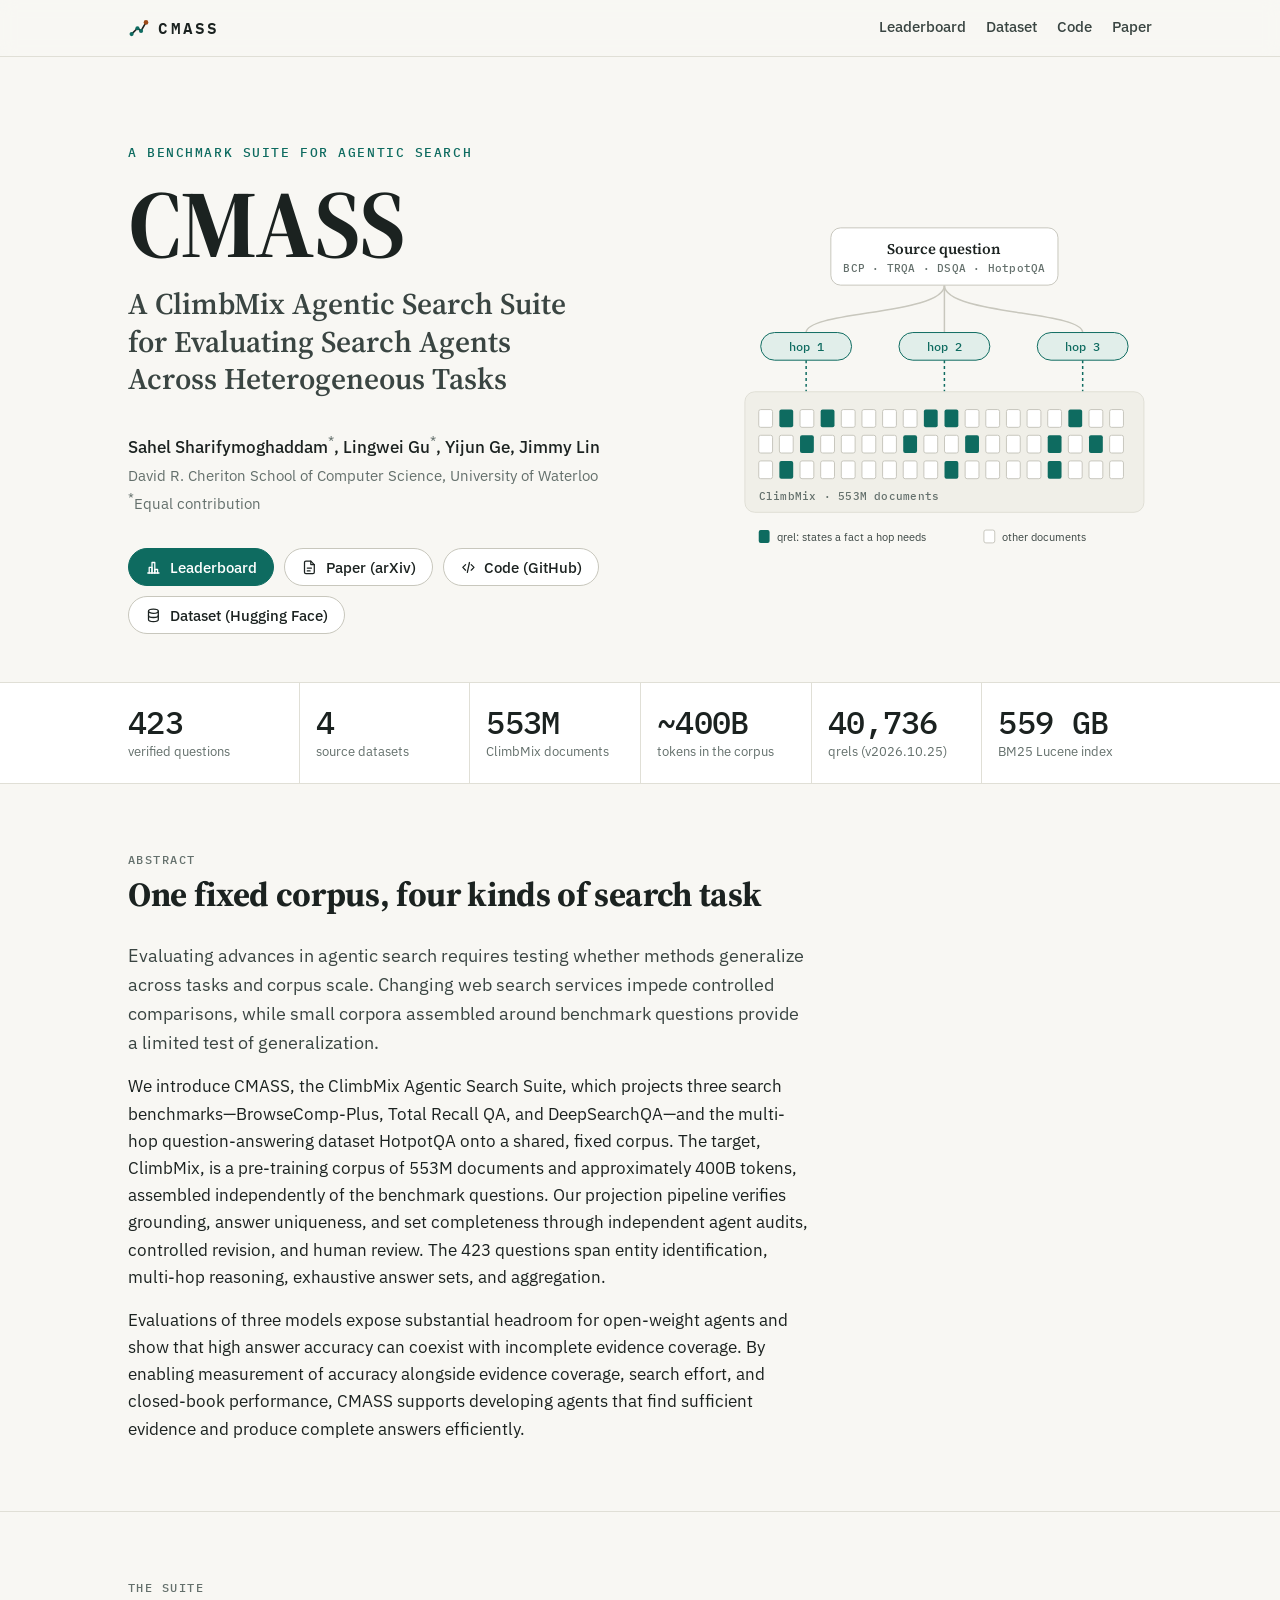
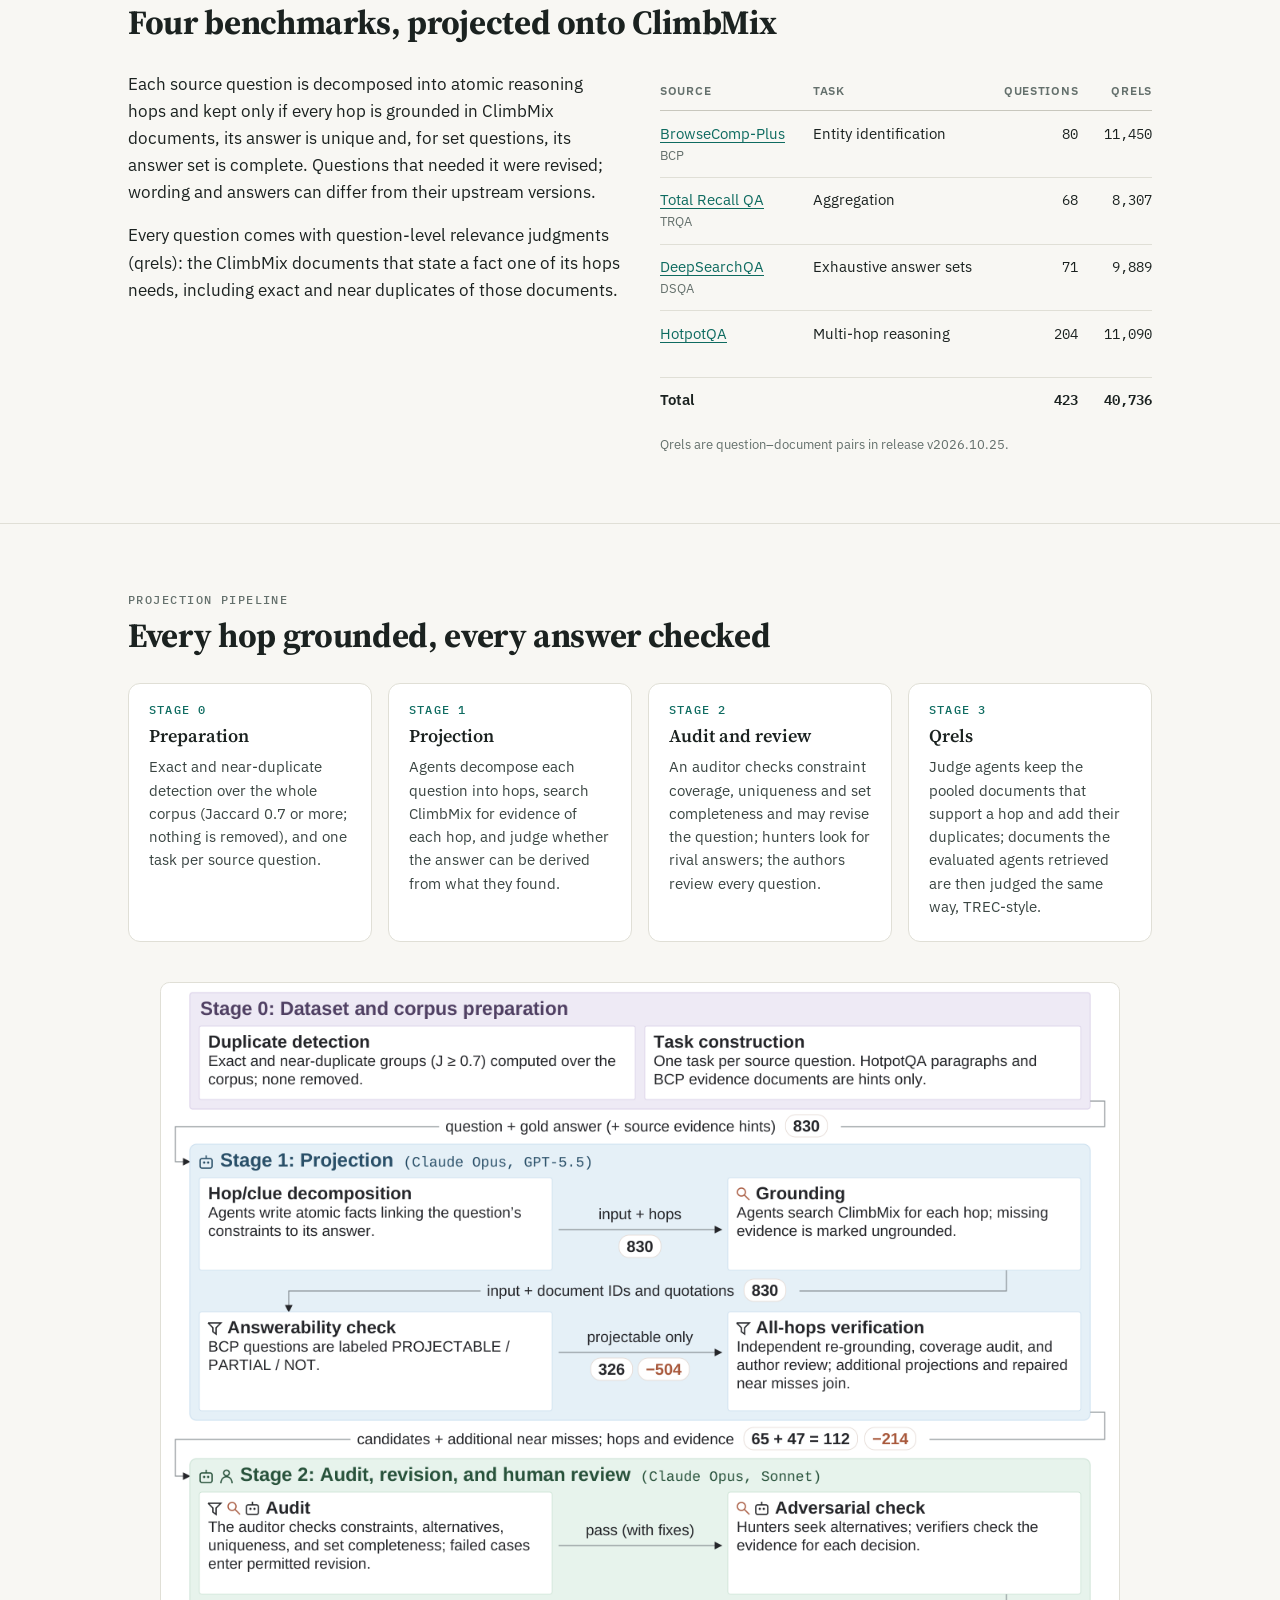
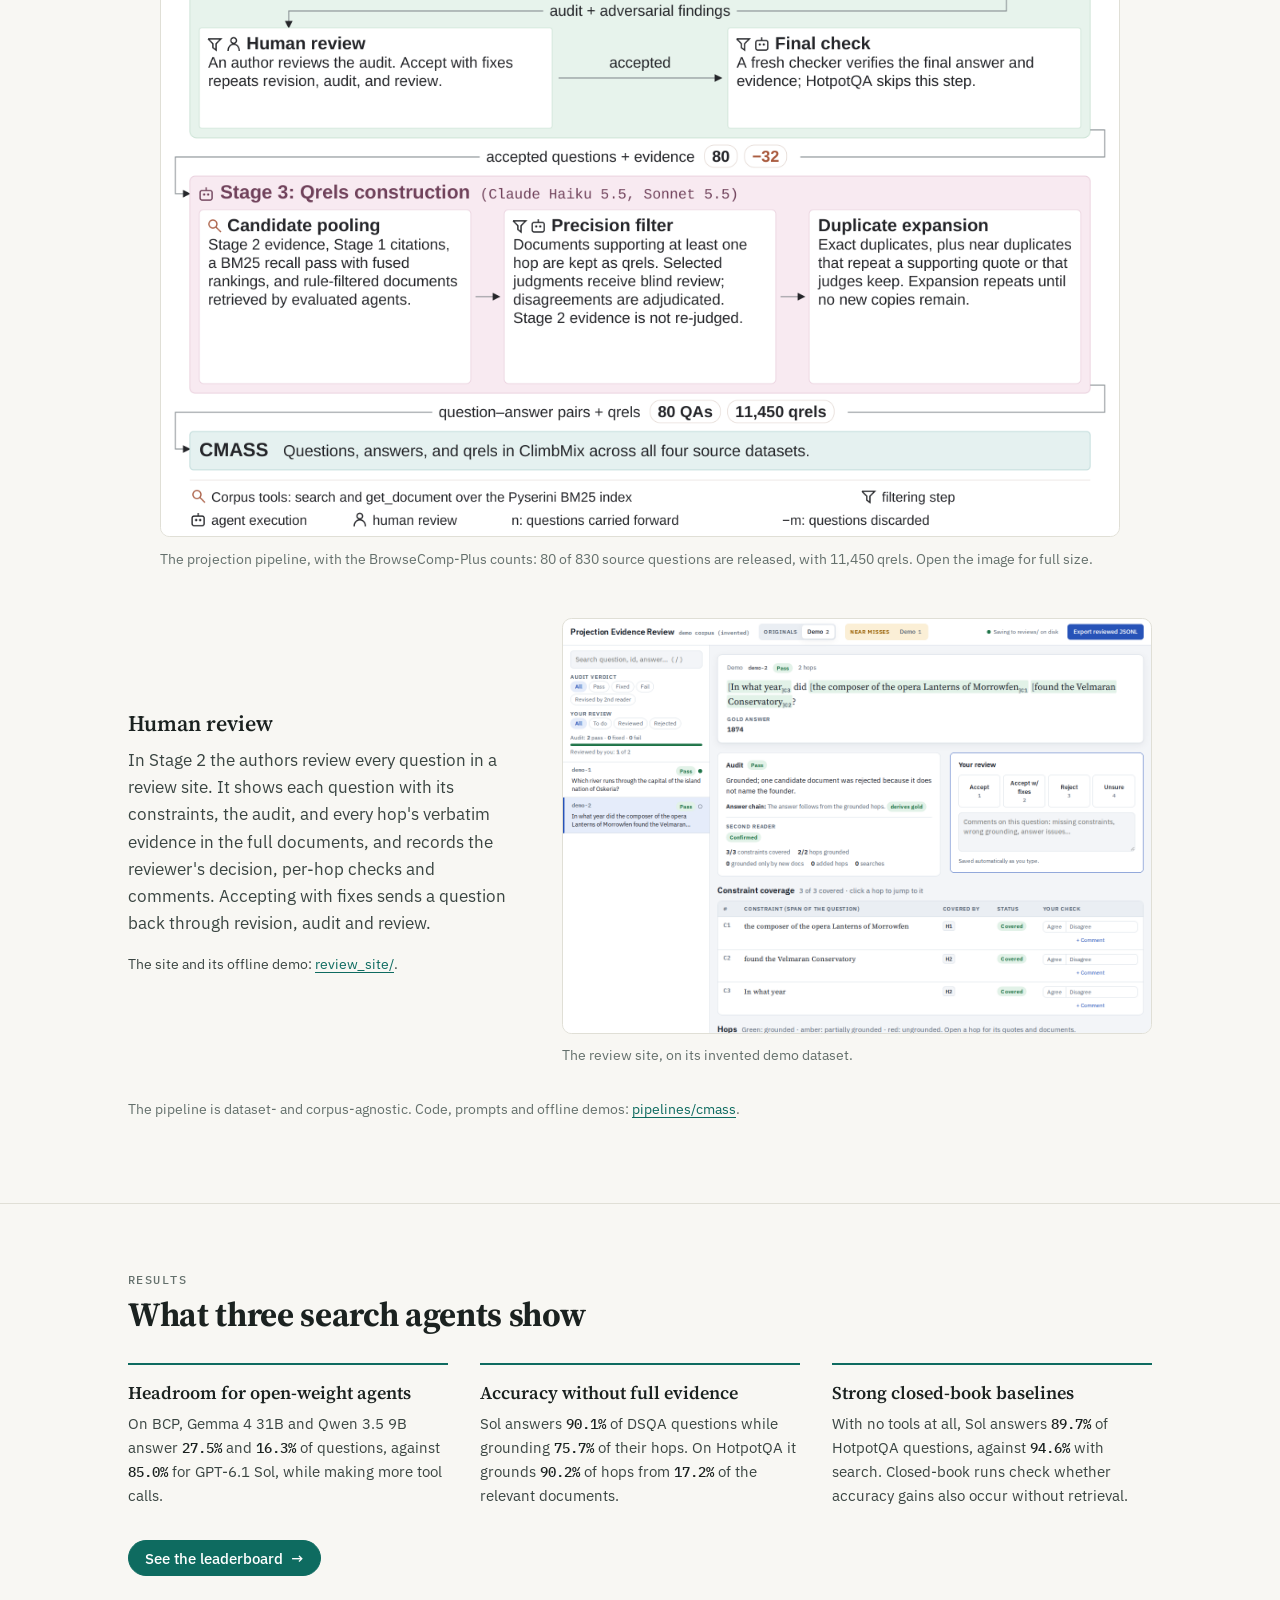
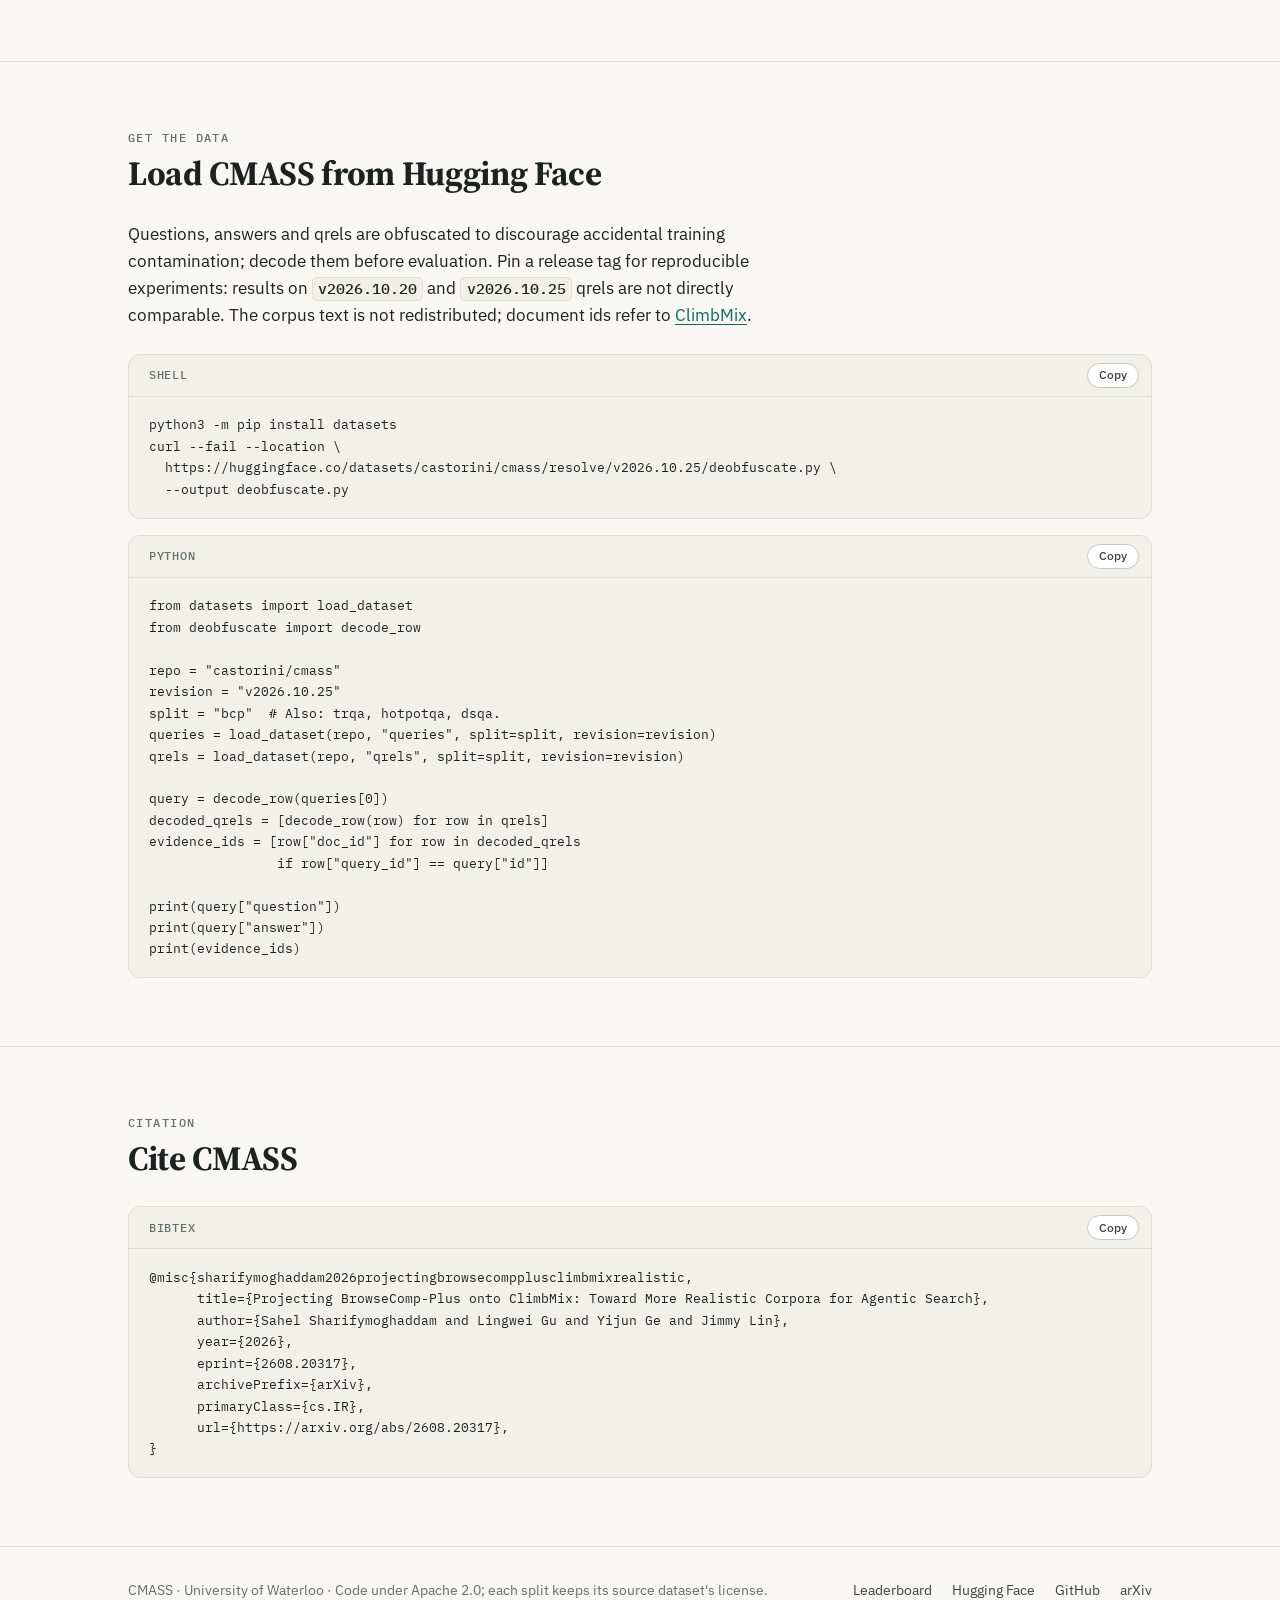
==== commit 31ebfb0d: "Add P@all to the leaderboard and the pipeline figures to the landing page - Leaderboard: a P@all col" ====
--- a/docs/index.html
+++ b/docs/index.html
@@ -229,6 +229,21 @@
         <p>Judge agents keep the pooled documents that support a hop and add their duplicates; documents the evaluated agents retrieved are then judged the same way, TREC-style.</p>
       </li>
     </ol>
+    <figure class="shot pipeline-fig">
+      <a href="assets/projection-pipeline.webp"><img src="assets/projection-pipeline.webp" width="2400" height="2890" loading="lazy" decoding="async" alt="Flowchart of the projection pipeline for BrowseComp-Plus. Stage 0 prepares the corpus and one task per question. Stage 1 decomposes each of the 830 questions into hops and grounds them in ClimbMix; 326 are labeled projectable, and 65 verified candidates plus 47 near misses, 112 in all, go on. Stage 2 audits them, checks for rival answers, sends them to human review and a final check, and accepts 80. Stage 3 builds 11,450 qrels by candidate pooling, a precision filter and duplicate expansion."></a>
+      <figcaption>The projection pipeline, with the BrowseComp-Plus counts: 80 of 830 source questions are released, with 11,450 qrels. Open the image for full size.</figcaption>
+    </figure>
+    <div class="review-block">
+      <div class="review-text">
+        <h3>Human review</h3>
+        <p>In Stage 2 the authors review every question in a review site. It shows each question with its constraints, the audit, and every hop's verbatim evidence in the full documents, and records the reviewer's decision, per-hop checks and comments. Accepting with fixes sends a question back through revision, audit and review.</p>
+        <p class="note">The site and its offline demo: <a href="https://github.com/castorini/cmass/tree/main/review_site">review_site/</a>.</p>
+      </div>
+      <figure class="shot">
+        <a href="assets/review-site.webp"><img src="assets/review-site.webp" width="1280" height="900" loading="lazy" decoding="async" alt="The review site: a question with its constraints highlighted, the gold answer, the audit verdict and second-reader check, buttons to accept, accept with fixes, reject or mark unsure, and a constraint-coverage table with agree and disagree checks."></a>
+        <figcaption>The review site, on its invented demo dataset.</figcaption>
+      </figure>
+    </div>
     <p class="more note">The pipeline is dataset- and corpus-agnostic. Code, prompts and offline demos: <a href="https://github.com/castorini/cmass/tree/main/pipelines/cmass">pipelines/cmass</a>.</p>
   </div>
 </section>
--- a/docs/assets/site.css
+++ b/docs/assets/site.css
@@ -442,11 +442,14 @@
   .wide-only { display: none; }
   .narrow-only { display: inline; }
   table.board { min-width: 0; }
-  table.board th, table.board td { padding-inline: .3rem; }
-  table.board .rank { width: 1.25rem; }
-  table.board .model a { font-size: .875rem; }
-  table.board .cell-sub { font-size: .75rem; }
-  table.board td.num { font-size: .8125rem; }
+  table.board th, table.board td { padding-inline: .15rem; }
+  table.board .rank { width: 1rem; }
+  table.board .model a { font-size: .8125rem; }
+  table.board .cell-sub { font-size: .6875rem; }
+  table.board .tag { white-space: normal; }
+  table.board thead tr.grp th { letter-spacing: 0; }
+  table.board thead tr.grp th.span + th.span { border-left-width: .4rem; }
+  table.board td.num { font-size: .75rem; }
   table.board thead tr:not(.grp) th, table.board thead tr.grp th { font-size: .6875rem; }
 }
 
@@ -456,4 +459,20 @@
 .code-stack { display: grid; gap: 1rem; margin-top: 1.5rem; }
 code { font: 500 .875em/1 var(--mono); background: var(--sunken); border: 1px solid var(--line); border-radius: .3rem; padding: .1em .35em; }
 
+/* Pipeline figure and review screenshot */
+
+.shot { display: grid; gap: .65rem; min-width: 0; }
+.shot a { display: block; }
+.shot img { display: block; width: 100%; border: 1px solid var(--line); border-radius: .6rem; background: var(--sunken); }
+.shot figcaption { color: var(--muted); font-size: .875rem; }
+.pipeline-fig { max-width: 60rem; margin: 2.5rem auto 0; }
+.review-block { display: grid; grid-template-columns: minmax(0, .8fr) minmax(0, 1.2fr); gap: 2.5rem; align-items: center; margin-top: 3rem; }
+.review-text { min-width: 0; }
+.review-text h3 { margin: 0 0 .6rem; font: 600 1.375rem/1.3 var(--serif); }
+.review-text p { margin: 0 0 1rem; color: var(--ink-2); }
+.review-text p:last-child { margin-bottom: 0; }
+@media (max-width: 960px) {
+  .review-block { grid-template-columns: minmax(0, 1fr); gap: 1.5rem; }
+}
+
 [hidden] { display: none !important; }
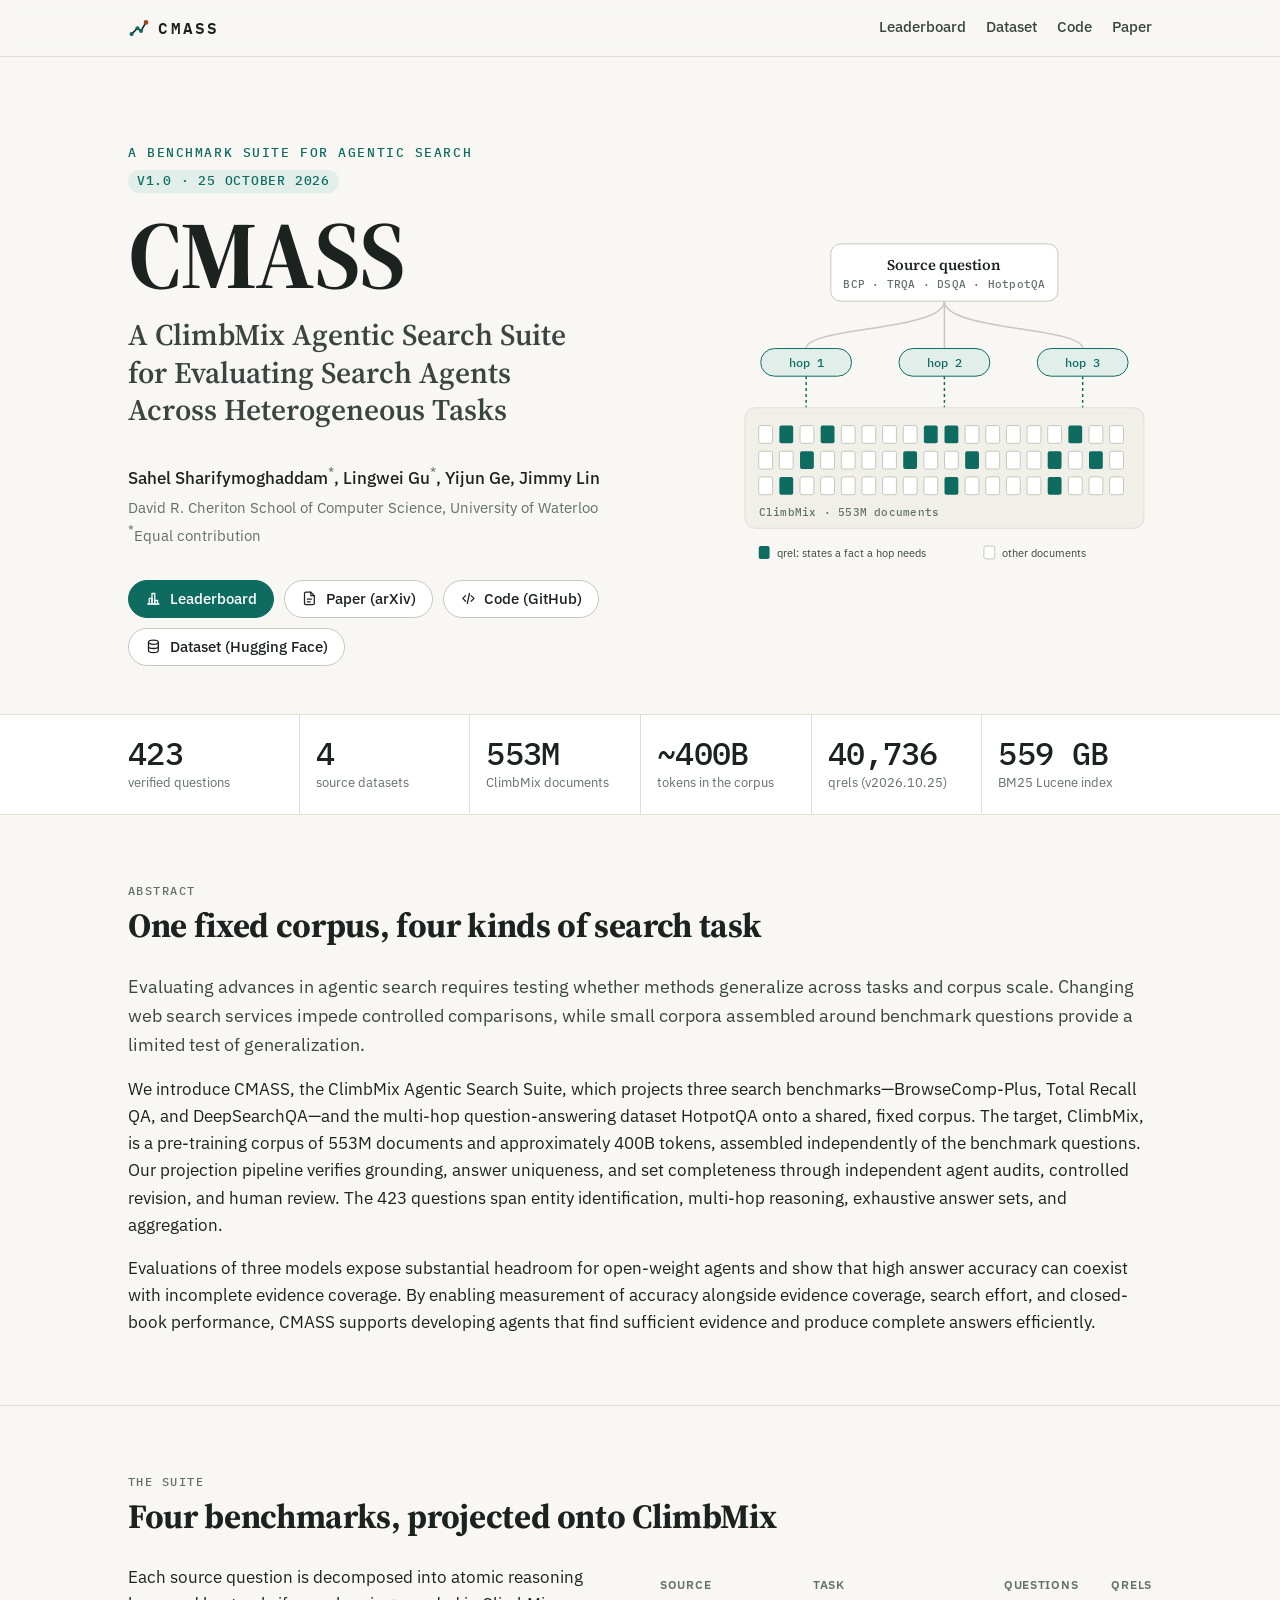
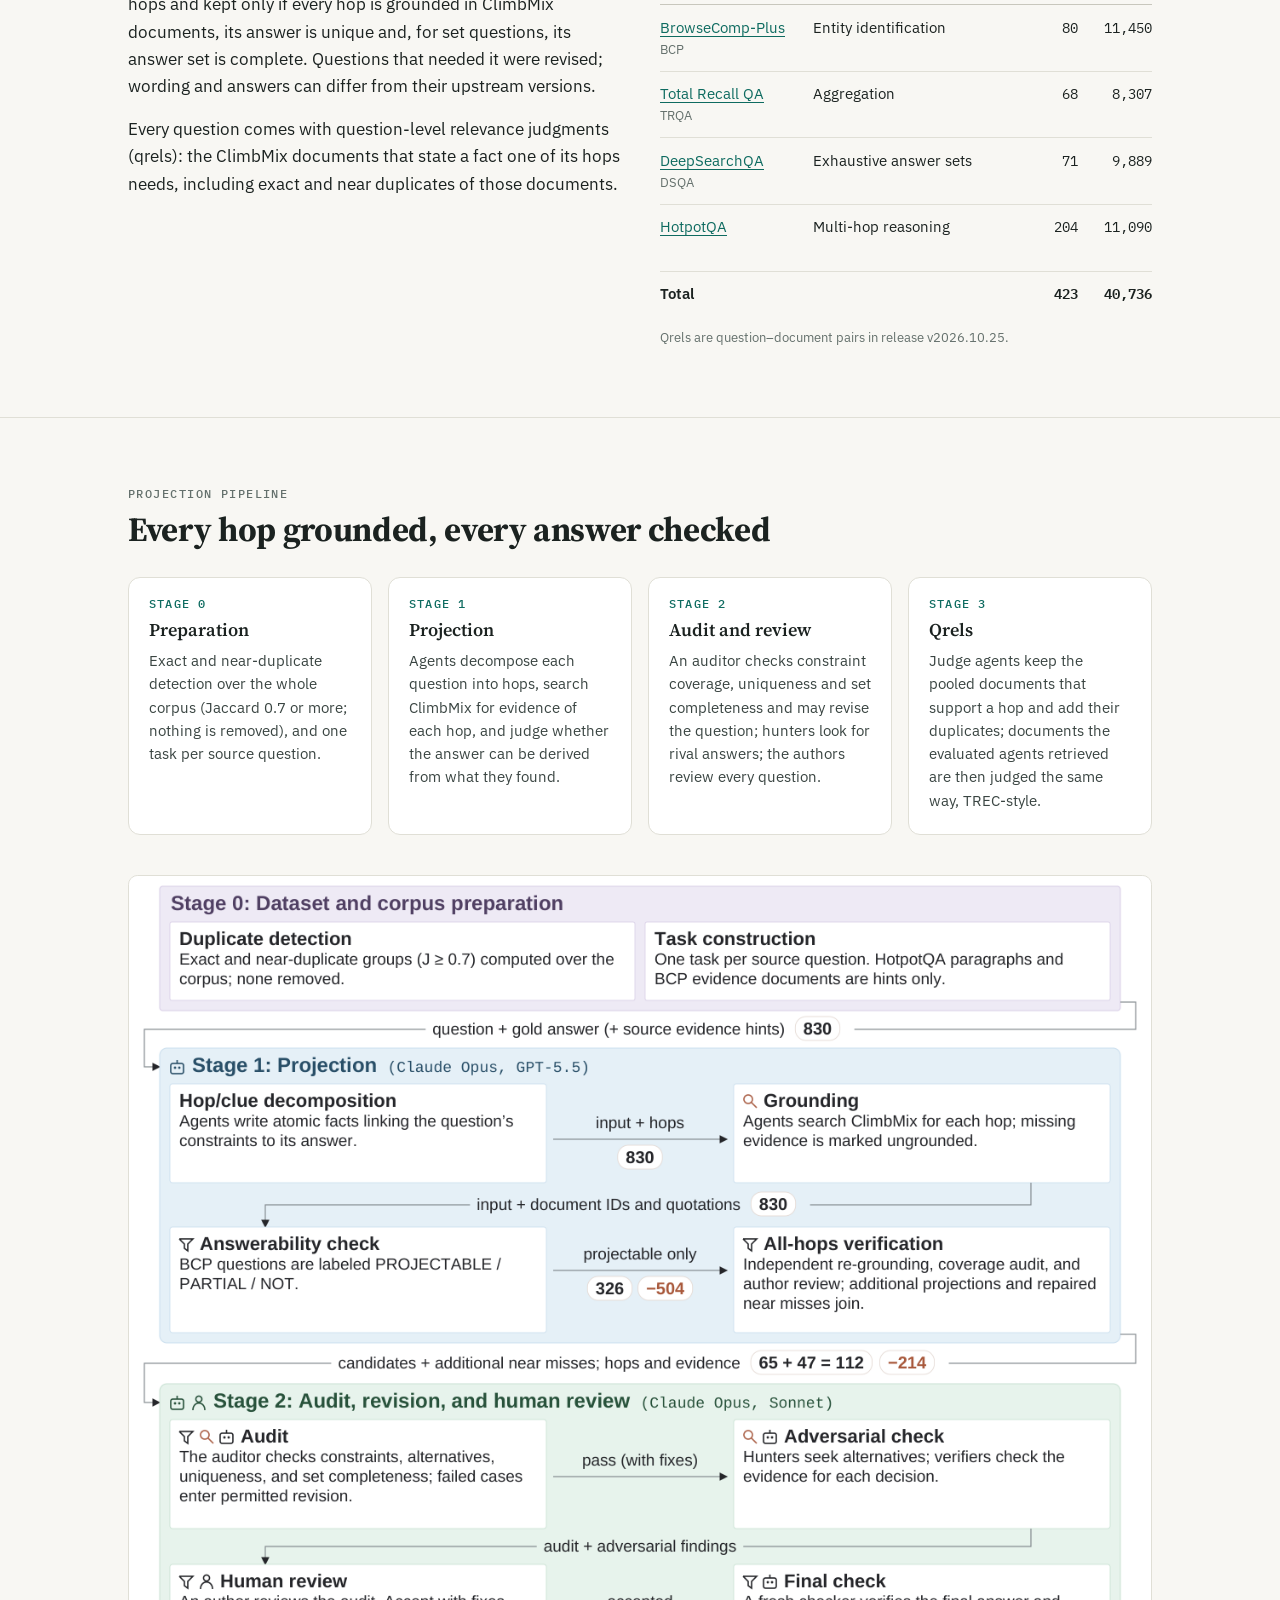
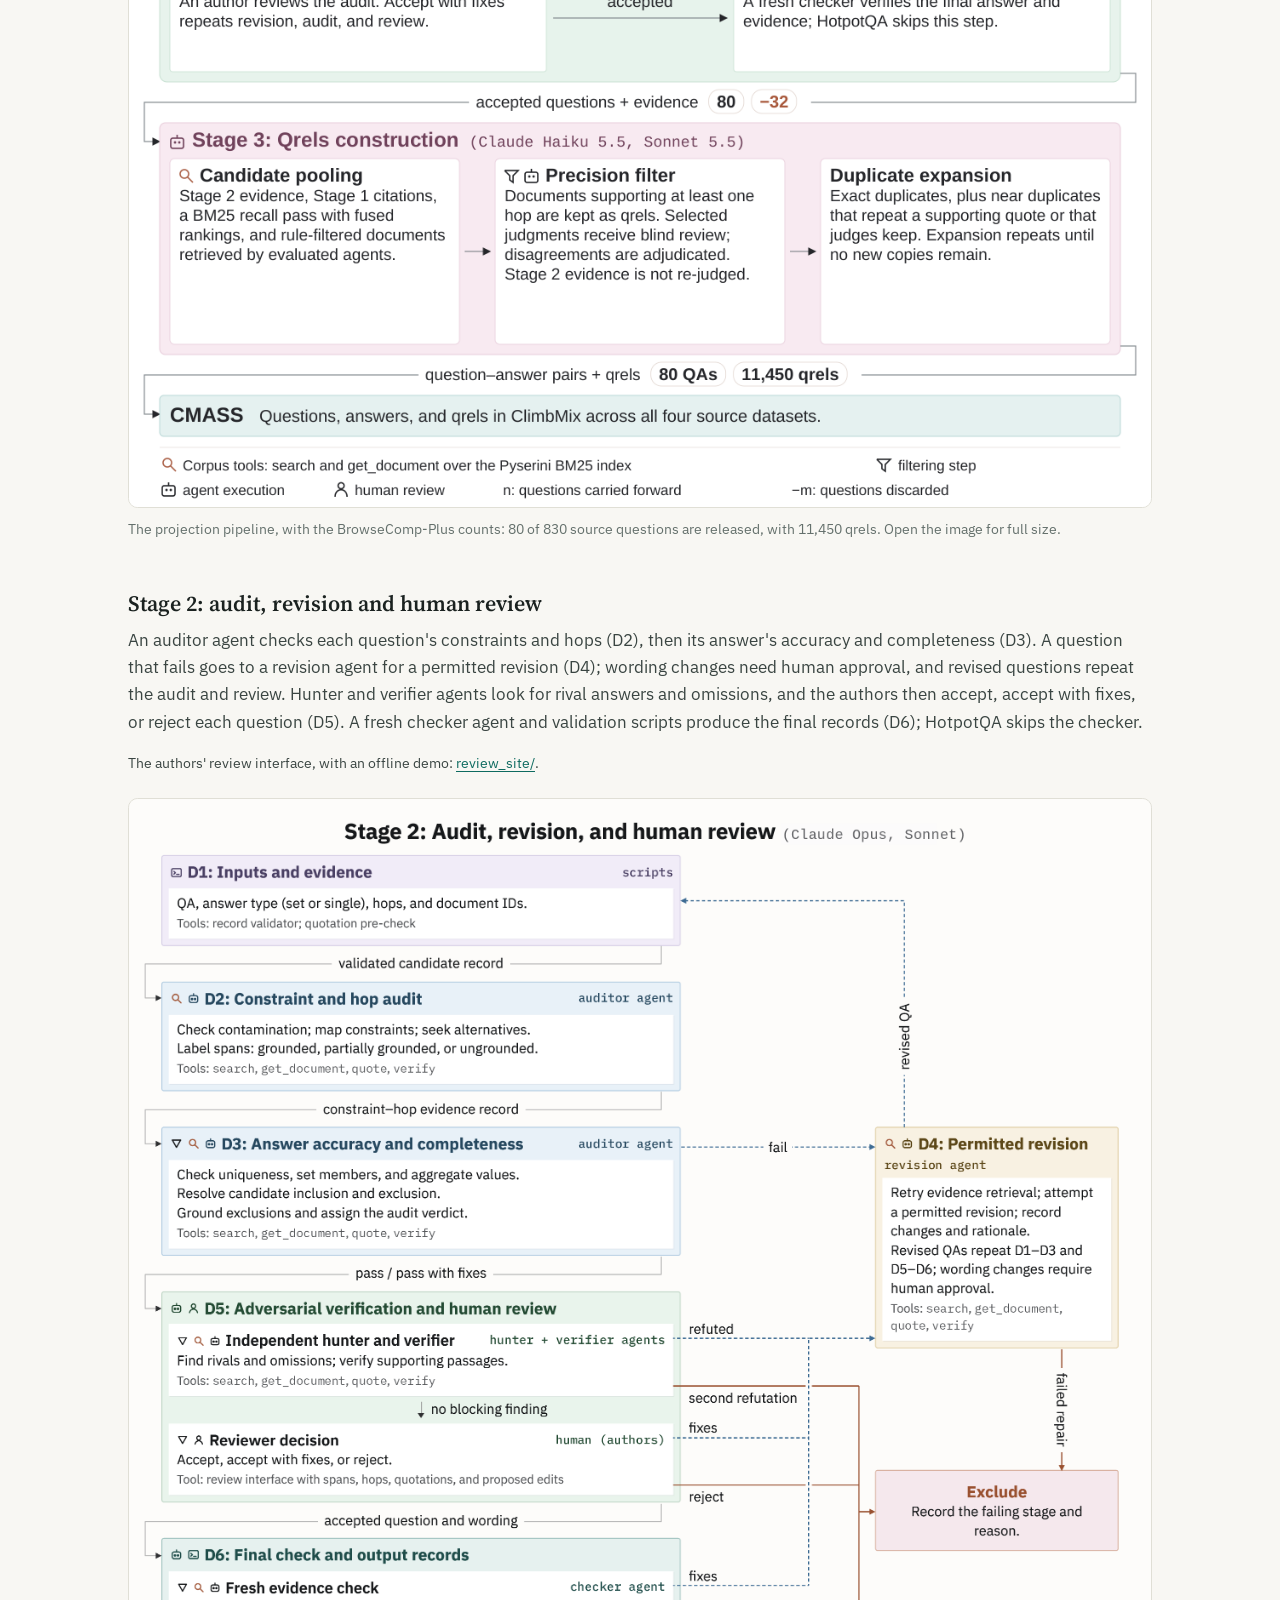
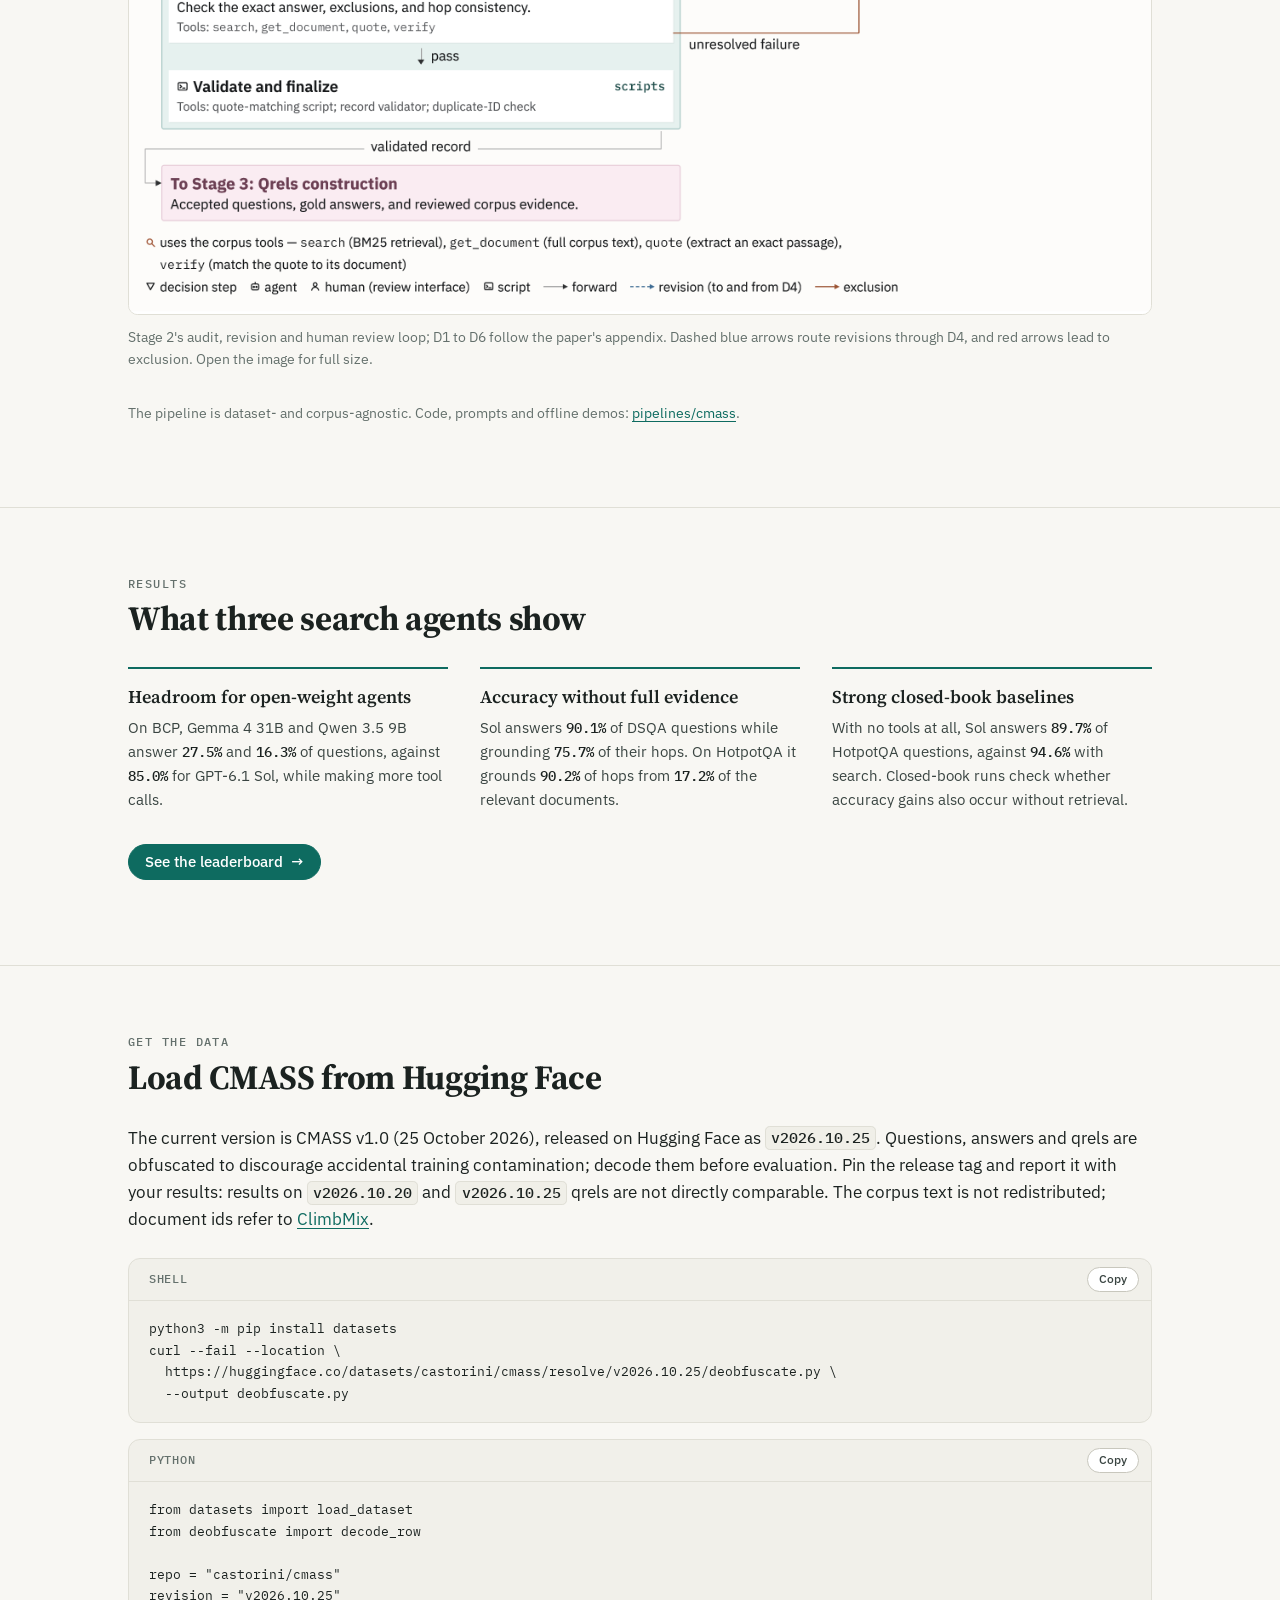
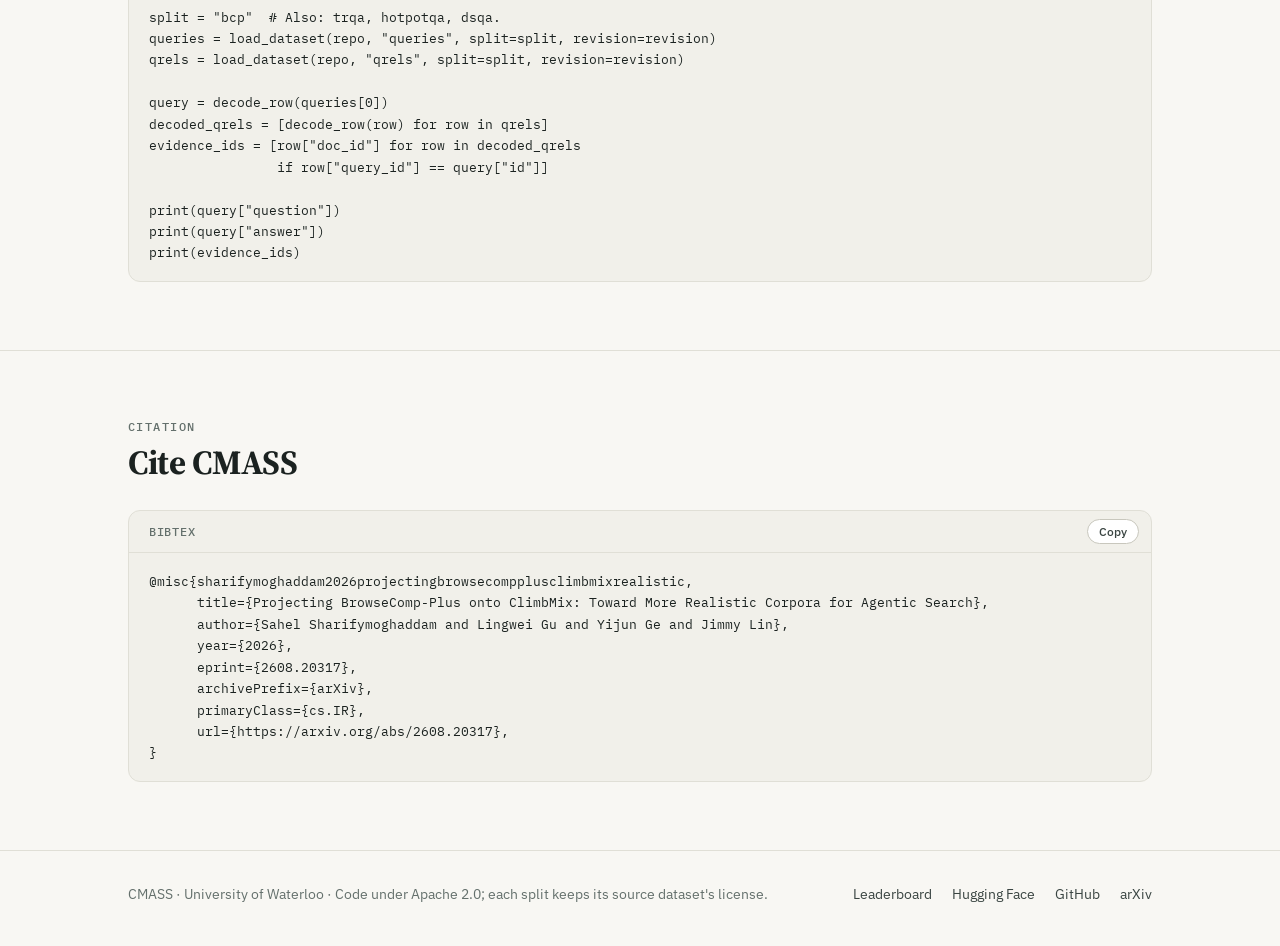
==== commit fa382d71: "Use the arXiv audit diagram, label CMASS v1.0, match text widths - Replace the review-site screensho" ====
--- a/docs/index.html
+++ b/docs/index.html
@@ -39,7 +39,7 @@
 <section class="hero">
   <div class="wrap hero-grid">
     <div class="hero-text">
-    <p class="eyebrow">A benchmark suite for agentic search</p>
+    <p class="eyebrow">A benchmark suite for agentic search <span class="version-pill">v1.0 &middot; 25 October 2026</span></p>
     <h1 class="title">
       <span class="title-mark">CMASS</span>
       <span class="title-sub">A ClimbMix Agentic Search Suite for Evaluating Search Agents Across Heterogeneous Tasks</span>
@@ -233,15 +233,15 @@
       <a href="assets/projection-pipeline.webp"><img src="assets/projection-pipeline.webp" width="2400" height="2890" loading="lazy" decoding="async" alt="Flowchart of the projection pipeline for BrowseComp-Plus. Stage 0 prepares the corpus and one task per question. Stage 1 decomposes each of the 830 questions into hops and grounds them in ClimbMix; 326 are labeled projectable, and 65 verified candidates plus 47 near misses, 112 in all, go on. Stage 2 audits them, checks for rival answers, sends them to human review and a final check, and accepts 80. Stage 3 builds 11,450 qrels by candidate pooling, a precision filter and duplicate expansion."></a>
       <figcaption>The projection pipeline, with the BrowseComp-Plus counts: 80 of 830 source questions are released, with 11,450 qrels. Open the image for full size.</figcaption>
     </figure>
-    <div class="review-block">
-      <div class="review-text">
-        <h3>Human review</h3>
-        <p>In Stage 2 the authors review every question in a review site. It shows each question with its constraints, the audit, and every hop's verbatim evidence in the full documents, and records the reviewer's decision, per-hop checks and comments. Accepting with fixes sends a question back through revision, audit and review.</p>
-        <p class="note">The site and its offline demo: <a href="https://github.com/castorini/cmass/tree/main/review_site">review_site/</a>.</p>
+    <div class="audit-block">
+      <div class="audit-text">
+        <h3>Stage 2: audit, revision and human review</h3>
+        <p>An auditor agent checks each question's constraints and hops (D2), then its answer's accuracy and completeness (D3). A question that fails goes to a revision agent for a permitted revision (D4); wording changes need human approval, and revised questions repeat the audit and review. Hunter and verifier agents look for rival answers and omissions, and the authors then accept, accept with fixes, or reject each question (D5). A fresh checker agent and validation scripts produce the final records (D6); HotpotQA skips the checker.</p>
+        <p class="note">The authors' review interface, with an offline demo: <a href="https://github.com/castorini/cmass/tree/main/review_site">review_site/</a>.</p>
       </div>
       <figure class="shot">
-        <a href="assets/review-site.webp"><img src="assets/review-site.webp" width="1280" height="900" loading="lazy" decoding="async" alt="The review site: a question with its constraints highlighted, the gold answer, the audit verdict and second-reader check, buttons to accept, accept with fixes, reject or mark unsure, and a constraint-coverage table with agree and disagree checks."></a>
-        <figcaption>The review site, on its invented demo dataset.</figcaption>
+        <a href="assets/audit-loop.webp"><img src="assets/audit-loop.webp" width="2402" height="2621" loading="lazy" decoding="async" alt="Flowchart of Stage 2. D1: scripts validate the inputs and evidence. D2 and D3: an auditor agent audits constraints and hops, then answer accuracy and completeness. On a failure, D4: a revision agent attempts a permitted revision and the revised question repeats the loop; a failed repair is excluded. D5: hunter and verifier agents look for rivals and omissions, then the authors accept, accept with fixes, or reject. D6: a checker agent re-checks the evidence, and scripts validate and finalize the record, which goes to Stage 3."></a>
+        <figcaption>Stage 2's audit, revision and human review loop; D1 to D6 follow the paper's appendix. Dashed blue arrows route revisions through D4, and red arrows lead to exclusion. Open the image for full size.</figcaption>
       </figure>
     </div>
     <p class="more note">The pipeline is dataset- and corpus-agnostic. Code, prompts and offline demos: <a href="https://github.com/castorini/cmass/tree/main/pipelines/cmass">pipelines/cmass</a>.</p>
@@ -279,7 +279,7 @@
       <h2>Load CMASS from Hugging Face</h2>
     </div>
     <div class="prose">
-      <p>Questions, answers and qrels are obfuscated to discourage accidental training contamination; decode them before evaluation. Pin a release tag for reproducible experiments: results on <code>v2026.10.20</code> and <code>v2026.10.25</code> qrels are not directly comparable. The corpus text is not redistributed; document ids refer to <a href="https://huggingface.co/datasets/karpathy/climbmix-400b-shuffle">ClimbMix</a>.</p>
+      <p>The current version is CMASS v1.0 (25 October 2026), released on Hugging Face as <code>v2026.10.25</code>. Questions, answers and qrels are obfuscated to discourage accidental training contamination; decode them before evaluation. Pin the release tag and report it with your results: results on <code>v2026.10.20</code> and <code>v2026.10.25</code> qrels are not directly comparable. The corpus text is not redistributed; document ids refer to <a href="https://huggingface.co/datasets/karpathy/climbmix-400b-shuffle">ClimbMix</a>.</p>
     </div>
     <div class="code-stack">
       <figure class="code">
--- a/docs/assets/site.css
+++ b/docs/assets/site.css
@@ -120,11 +120,22 @@
 .hero { padding-block: clamp(3rem, 8vw, 5.5rem) clamp(2rem, 5vw, 3rem); }
 
 .eyebrow {
+  display: flex;
+  flex-wrap: wrap;
+  align-items: center;
+  gap: .5rem .75rem;
   margin: 0 0 1rem;
   color: var(--accent);
   font: 500 .8125rem/1.3 var(--mono);
   letter-spacing: .12em;
   text-transform: uppercase;
+}
+.version-pill {
+  padding: .2rem .55rem;
+  border-radius: 999px;
+  background: var(--accent-soft);
+  letter-spacing: .06em;
+  white-space: nowrap;
 }
 
 .title { margin: 0; text-wrap: balance; }
@@ -210,7 +221,7 @@
   text-transform: uppercase;
 }
 
-.prose { max-width: 68ch; }
+.prose { max-width: none; }
 .prose p { margin: 0 0 1rem; }
 .prose p:last-child { margin-bottom: 0; }
 .lead { font-size: 1.125rem; color: var(--ink-2); }
@@ -411,7 +422,7 @@
 .fig-hop { font: 500 12px var(--mono); fill: var(--accent); }
 .fig-l { font: 400 11.5px var(--sans); fill: var(--ink-2); }
 
-.table-note { margin: .75rem 0 0; max-width: 80ch; }
+.table-note { margin: .75rem 0 0; }
 .narrow-only { display: none; }
 
 /* Responsive */
@@ -459,20 +470,16 @@
 .code-stack { display: grid; gap: 1rem; margin-top: 1.5rem; }
 code { font: 500 .875em/1 var(--mono); background: var(--sunken); border: 1px solid var(--line); border-radius: .3rem; padding: .1em .35em; }
 
-/* Pipeline figure and review screenshot */
+/* Pipeline and audit figures */
 
 .shot { display: grid; gap: .65rem; min-width: 0; }
 .shot a { display: block; }
 .shot img { display: block; width: 100%; border: 1px solid var(--line); border-radius: .6rem; background: var(--sunken); }
 .shot figcaption { color: var(--muted); font-size: .875rem; }
-.pipeline-fig { max-width: 60rem; margin: 2.5rem auto 0; }
-.review-block { display: grid; grid-template-columns: minmax(0, .8fr) minmax(0, 1.2fr); gap: 2.5rem; align-items: center; margin-top: 3rem; }
-.review-text { min-width: 0; }
-.review-text h3 { margin: 0 0 .6rem; font: 600 1.375rem/1.3 var(--serif); }
-.review-text p { margin: 0 0 1rem; color: var(--ink-2); }
-.review-text p:last-child { margin-bottom: 0; }
-@media (max-width: 960px) {
-  .review-block { grid-template-columns: minmax(0, 1fr); gap: 1.5rem; }
-}
+.pipeline-fig { margin-top: 2.5rem; }
+.audit-block { display: grid; gap: 1.5rem; margin-top: 3rem; }
+.audit-text h3 { margin: 0 0 .6rem; font: 600 1.375rem/1.3 var(--serif); }
+.audit-text p { margin: 0 0 1rem; color: var(--ink-2); }
+.audit-text p:last-child { margin-bottom: 0; }
 
 [hidden] { display: none !important; }
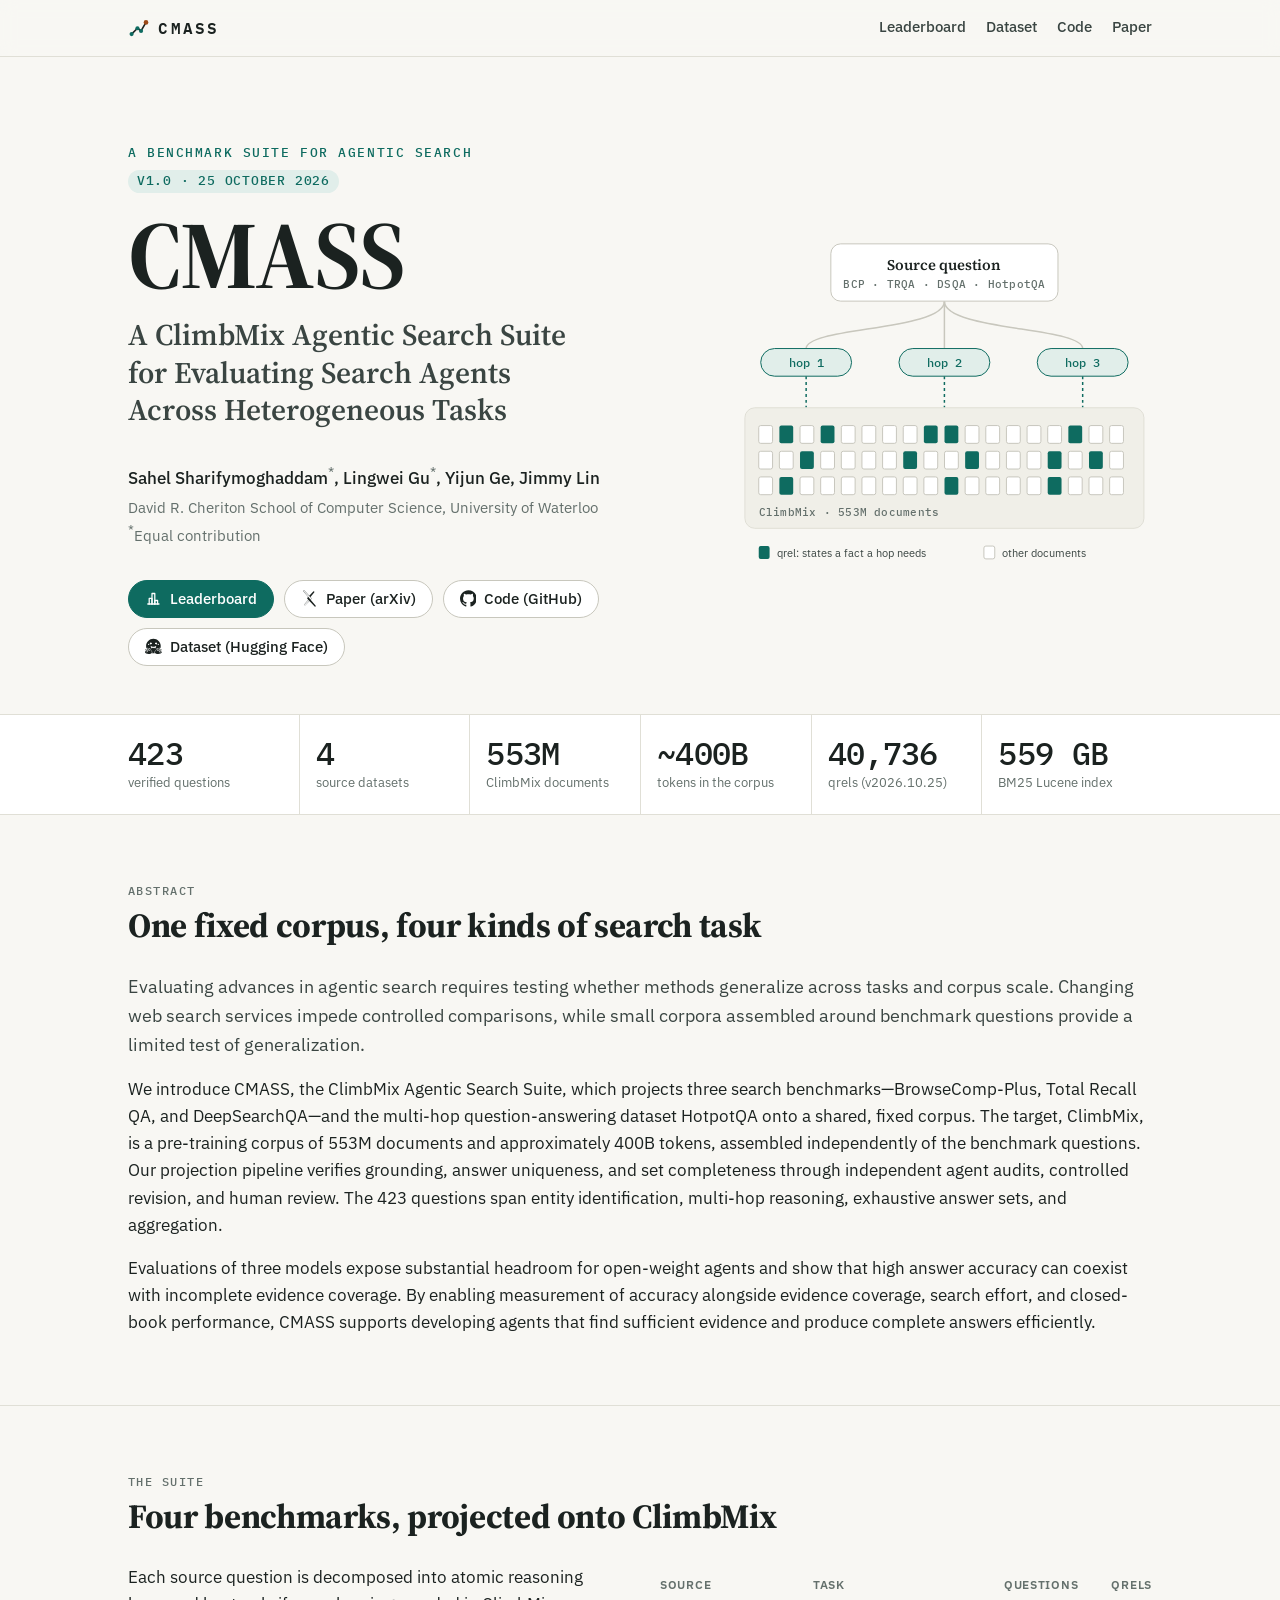
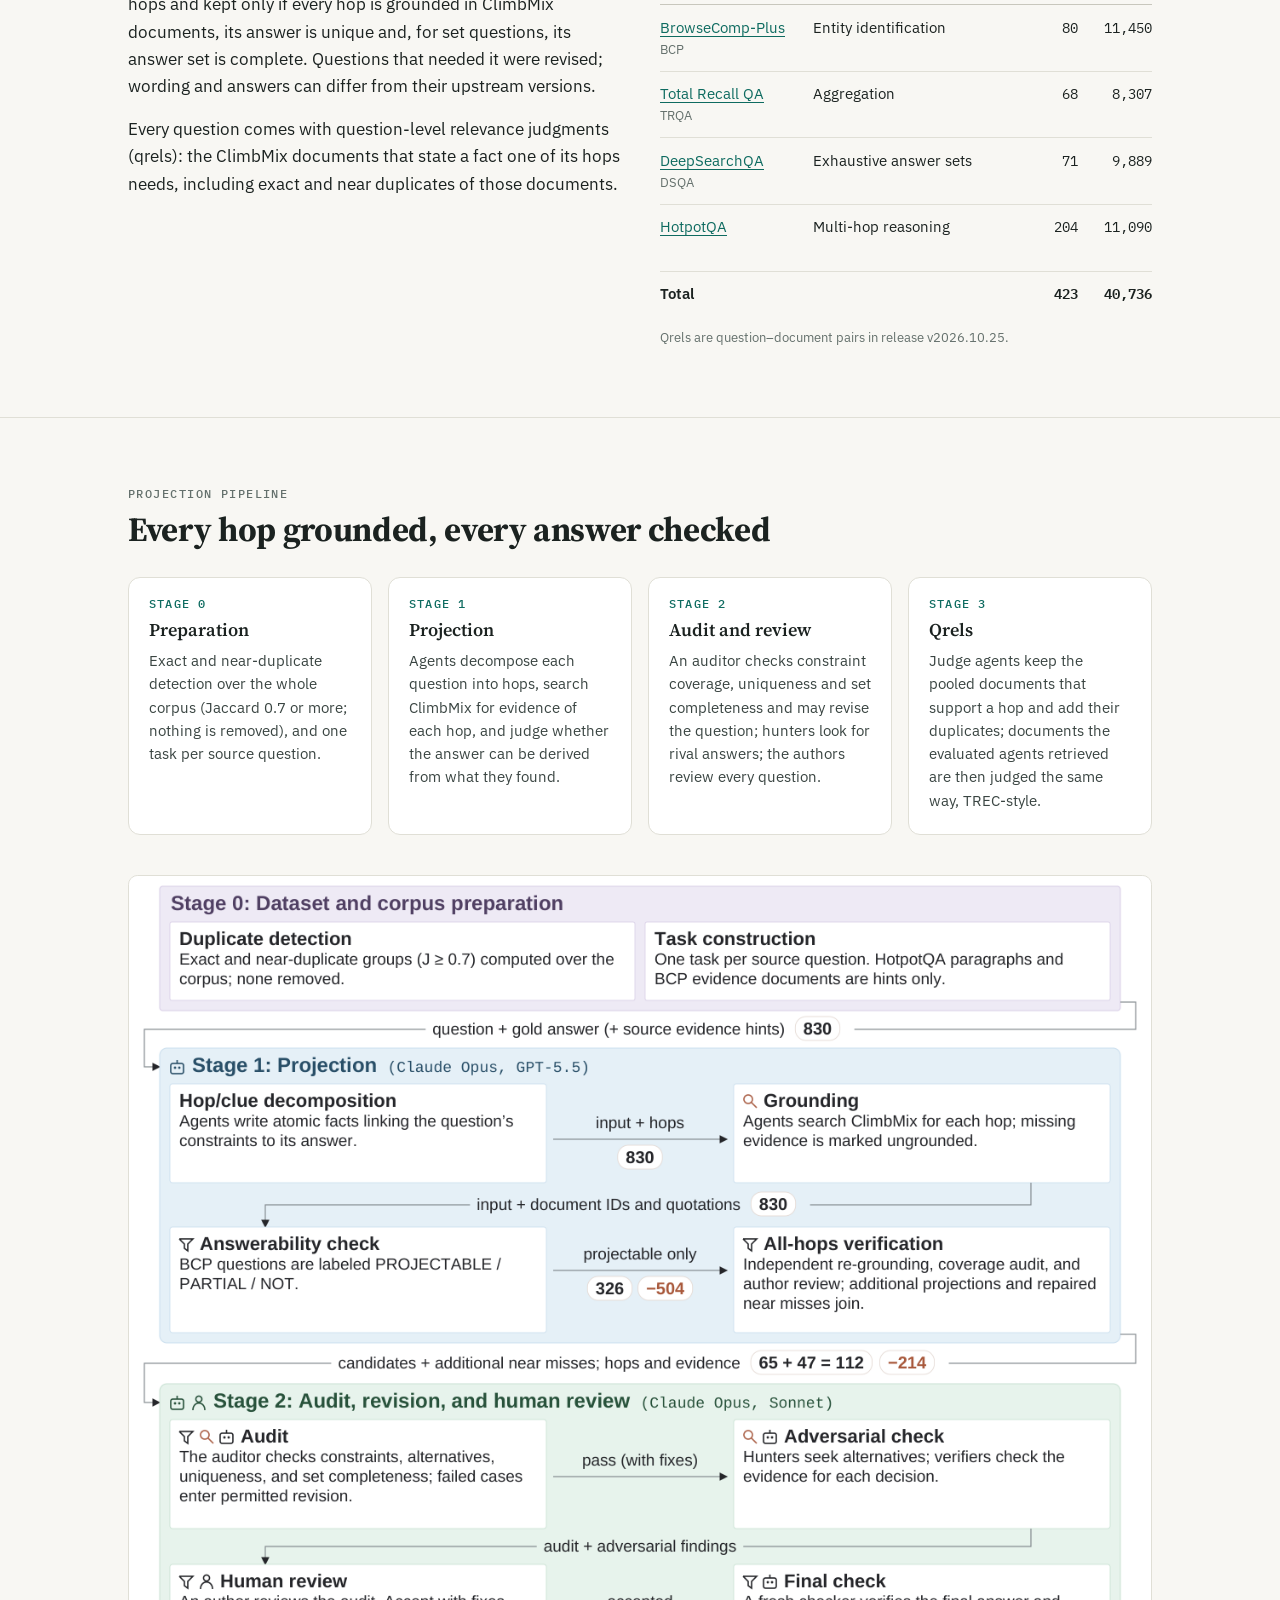
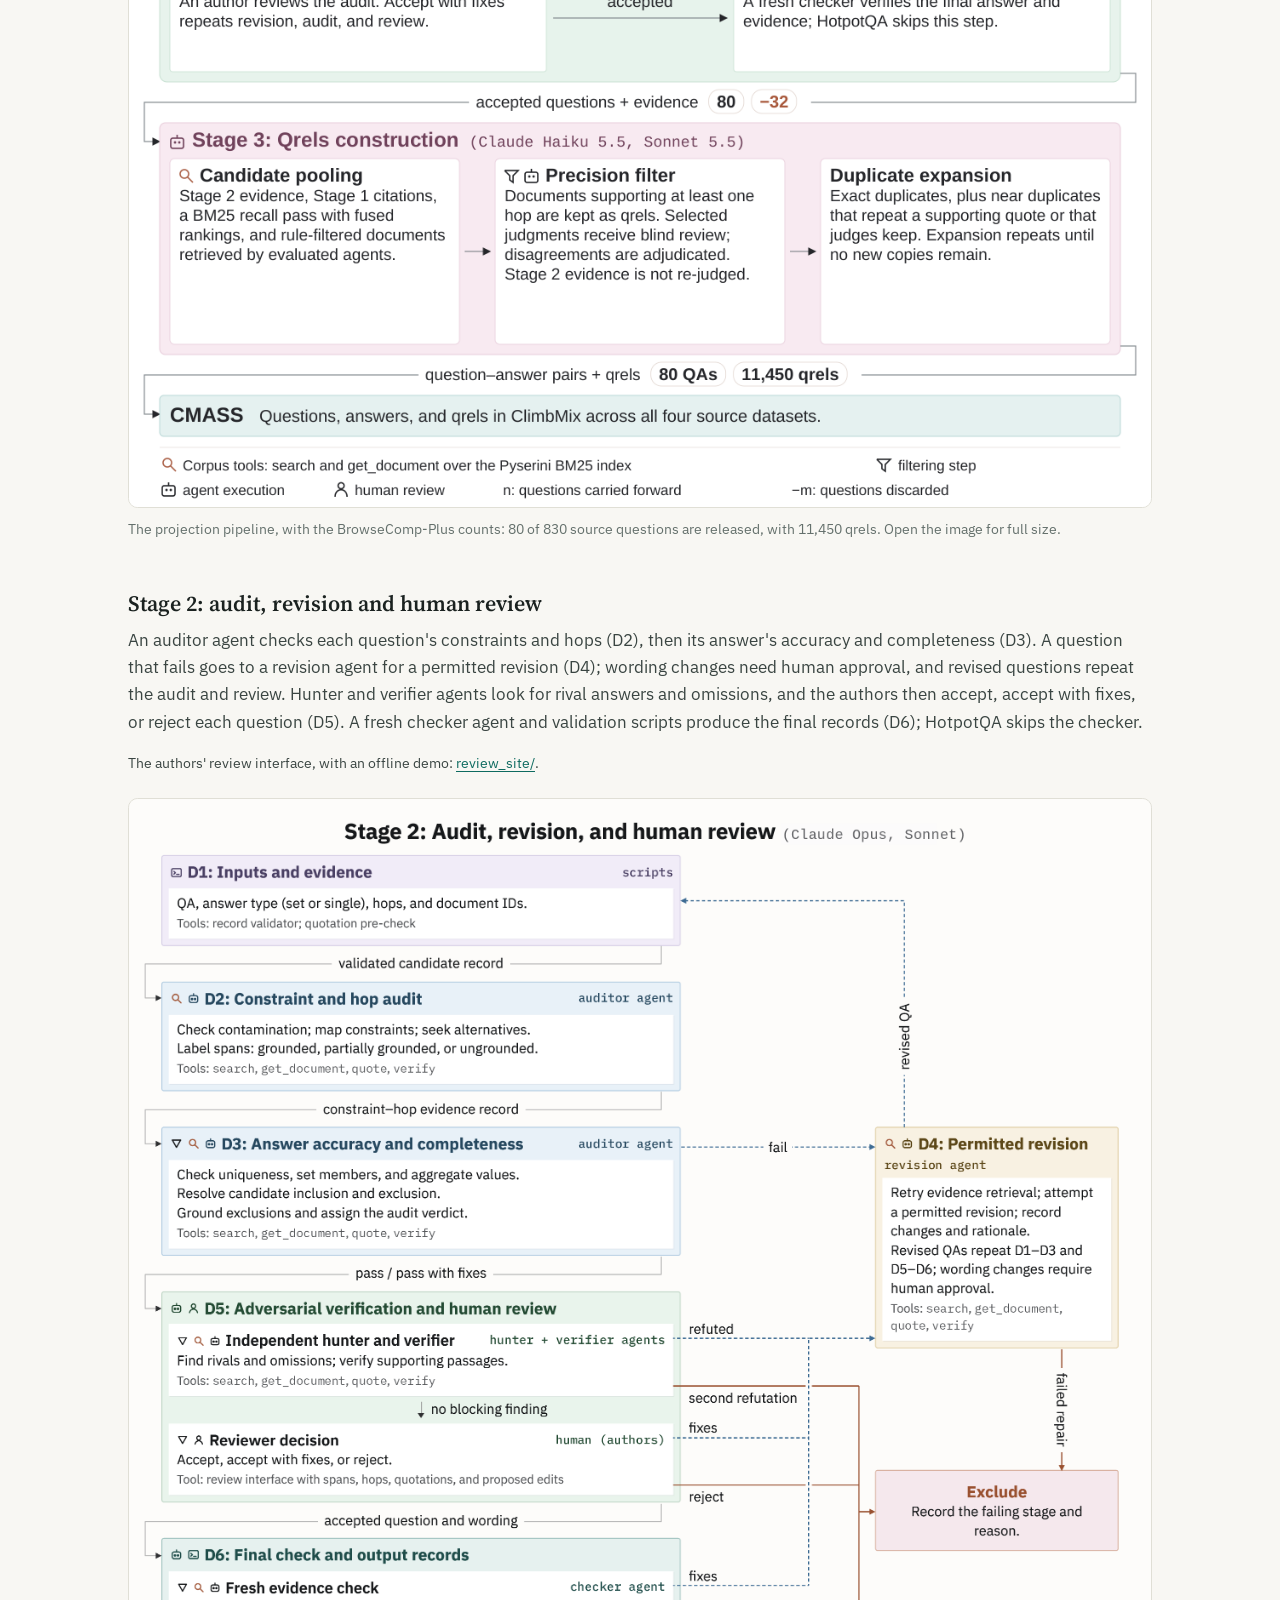
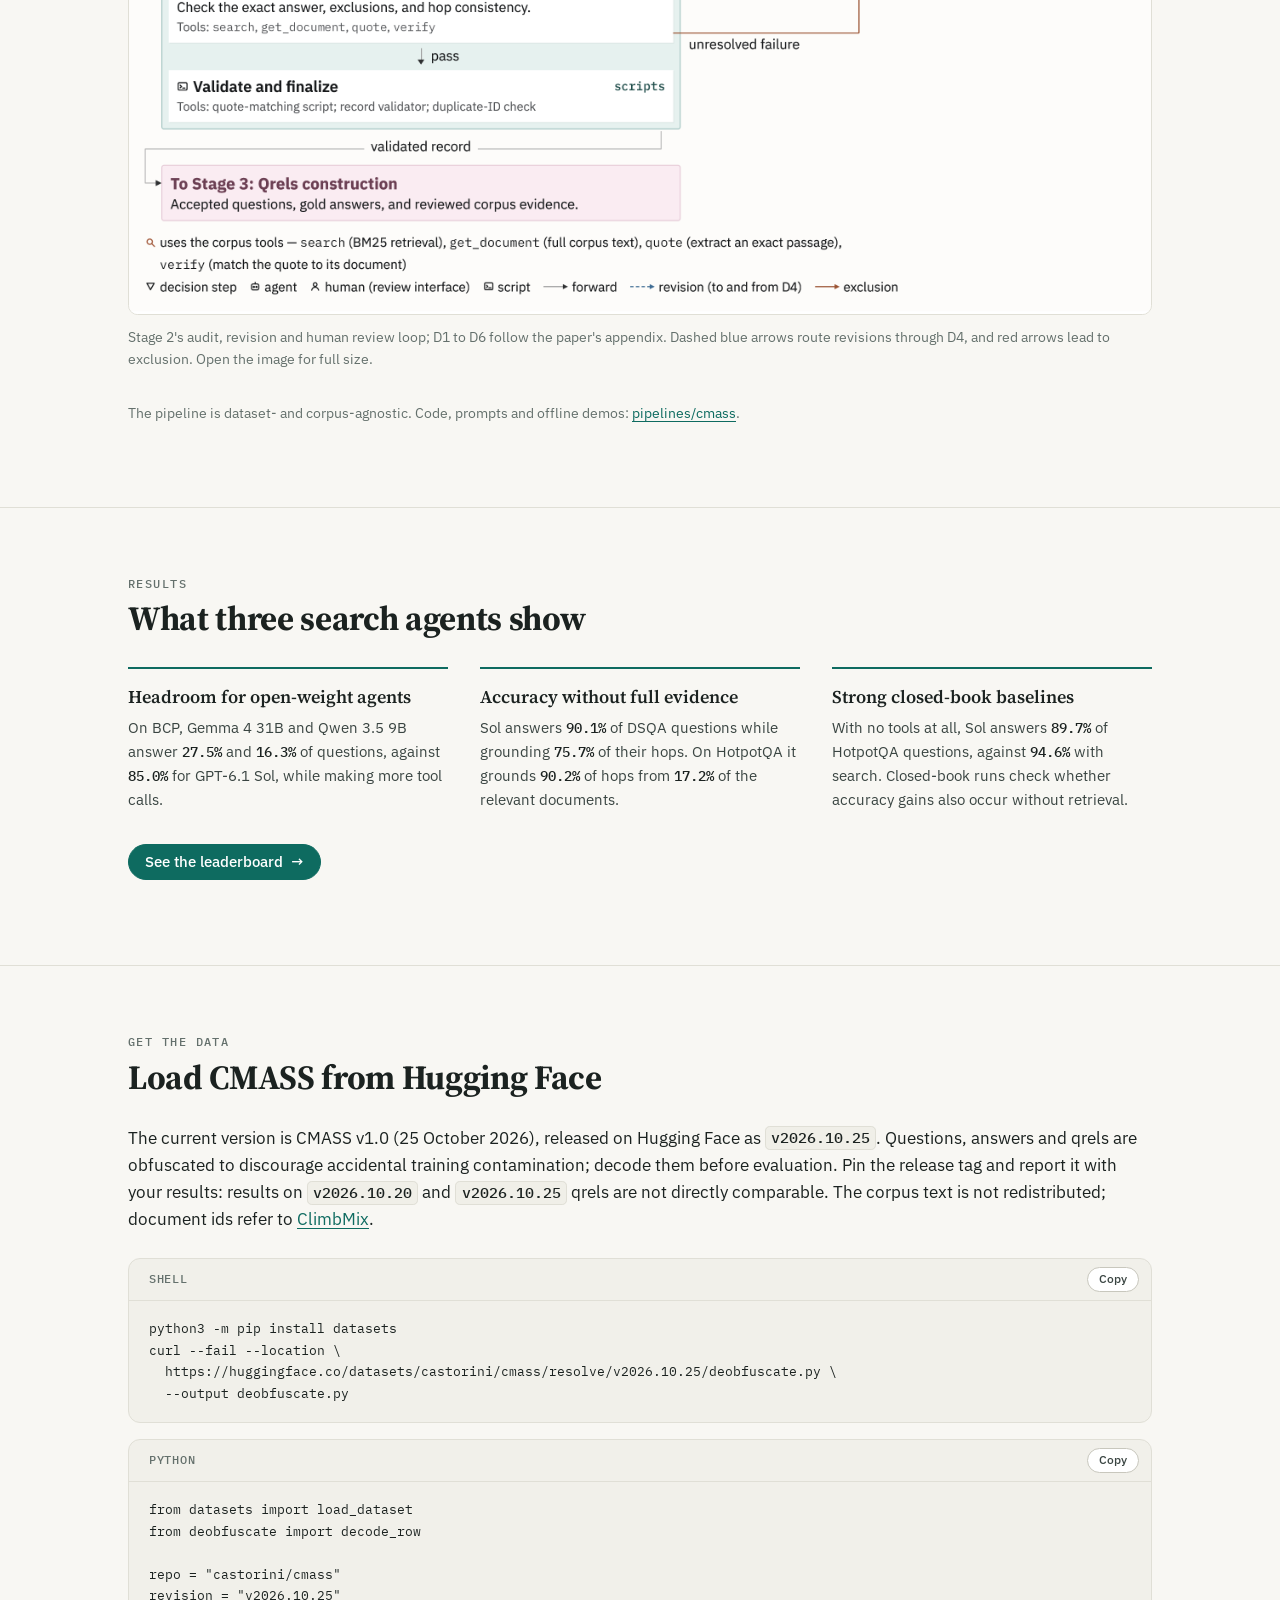
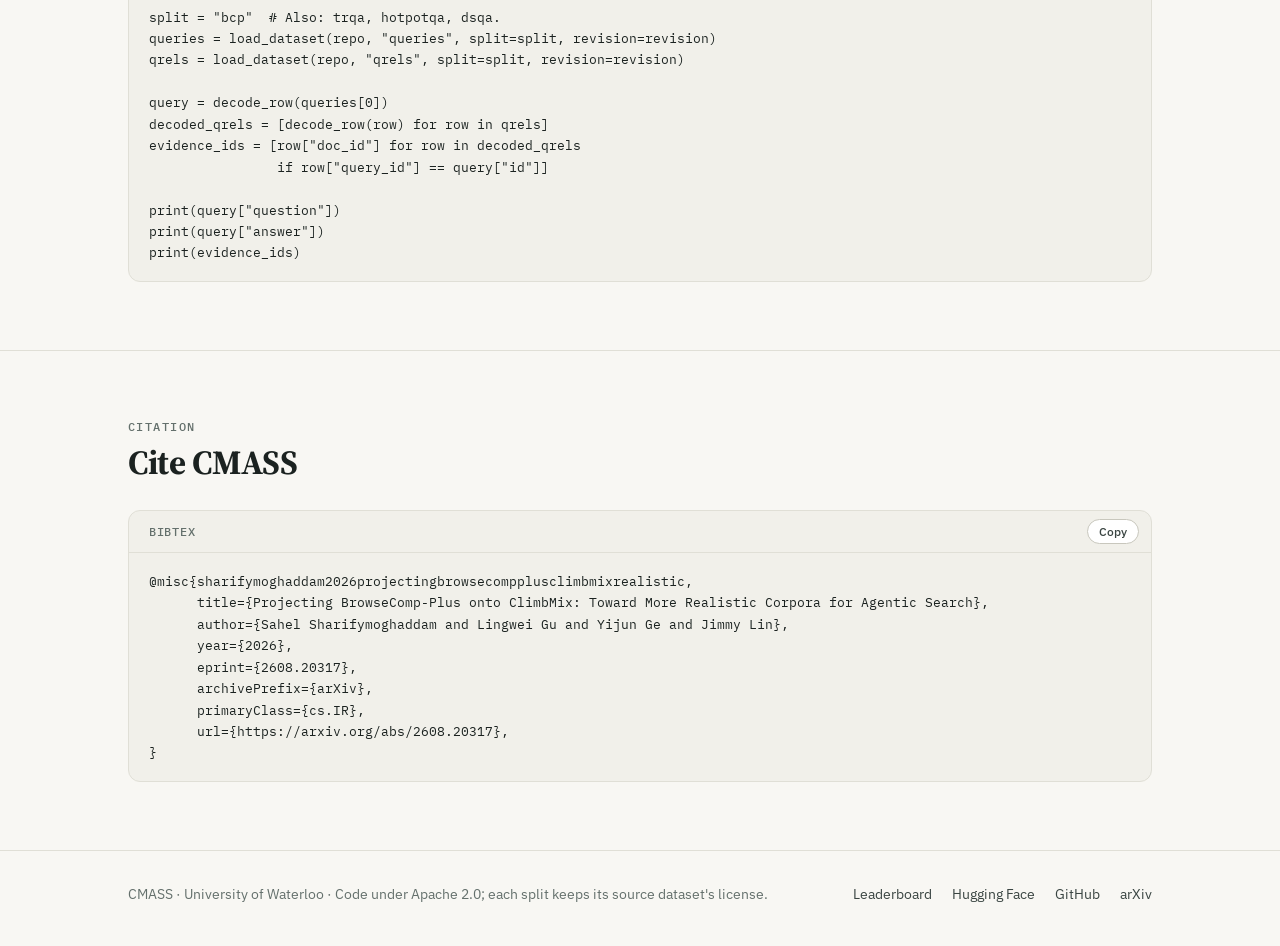
==== commit 1227b0e9: "Add a harness column linking Piika, and brand logos on the hero buttons - Leaderboard: a Harness col" ====
--- a/docs/index.html
+++ b/docs/index.html
@@ -52,15 +52,15 @@
         Leaderboard
       </a>
       <a class="btn" href="https://arxiv.org/abs/2608.20317">
-        <svg viewBox="0 0 24 24" fill="none" stroke="currentColor" stroke-width="1.8" stroke-linecap="round" stroke-linejoin="round" aria-hidden="true"><path d="M14 3H7a2 2 0 0 0-2 2v14a2 2 0 0 0 2 2h10a2 2 0 0 0 2-2V8z"/><path d="M14 3v5h5"/><path d="M9 13h6M9 17h4"/></svg>
+        <svg viewBox="0 0 24 24" fill="currentColor" aria-hidden="true"><path d="M3.8423 0a1.0037 1.0037 0 0 0-.922.6078c-.1536.3687-.0438.6275.2938 1.1113l6.9185 8.3597-1.0223 1.1058a1.0393 1.0393 0 0 0 .003 1.4229l1.2292 1.3135-5.4391 6.4444c-.2803.299-.4538.823-.2971 1.1986a1.0253 1.0253 0 0 0 .9585.635.9133.9133 0 0 0 .6891-.3405l5.783-6.126 7.4902 8.0051a.8527.8527 0 0 0 .6835.2597.9575.9575 0 0 0 .8777-.6138c.1577-.377-.017-.7502-.306-1.1407l-7.0518-8.3418 1.0632-1.13a.9626.9626 0 0 0 .0089-1.3165L4.6336.4639s-.3733-.4535-.768-.463zm0 .272h.0166c.2179.0052.4874.2715.5644.3639l.005.006.0052.0055 10.169 10.9905a.6915.6915 0 0 1-.0072.945l-1.0666 1.133-1.4982-1.7724-8.5994-10.39c-.3286-.472-.352-.6183-.2592-.841a.7307.7307 0 0 1 .6704-.4401Zm14.341 1.5701a.877.877 0 0 0-.6554.2418l-5.6962 6.1584 1.6944 1.8319 5.3089-6.5138c.3251-.4335.479-.6603.3247-1.0292a1.1205 1.1205 0 0 0-.9763-.689zm-7.6557 12.2823 1.3186 1.4135-5.7864 6.1295a.6494.6494 0 0 1-.4959.26.7516.7516 0 0 1-.706-.4669c-.1119-.2682.0359-.6864.2442-.9083l.0051-.0055.0047-.0055z"/></svg>
         Paper (arXiv)
       </a>
       <a class="btn" href="https://github.com/castorini/cmass">
-        <svg viewBox="0 0 24 24" fill="none" stroke="currentColor" stroke-width="1.8" stroke-linecap="round" stroke-linejoin="round" aria-hidden="true"><path d="m8 8-4 4 4 4"/><path d="m16 8 4 4-4 4"/><path d="m13.5 5-3 14"/></svg>
+        <svg viewBox="0 0 24 24" fill="currentColor" aria-hidden="true"><path d="M12 .297c-6.63 0-12 5.373-12 12 0 5.303 3.438 9.8 8.205 11.385.6.113.82-.258.82-.577 0-.285-.01-1.04-.015-2.04-3.338.724-4.042-1.61-4.042-1.61C4.422 18.07 3.633 17.7 3.633 17.7c-1.087-.744.084-.729.084-.729 1.205.084 1.838 1.236 1.838 1.236 1.07 1.835 2.809 1.305 3.495.998.108-.776.417-1.305.76-1.605-2.665-.3-5.466-1.332-5.466-5.93 0-1.31.465-2.38 1.235-3.22-.135-.303-.54-1.523.105-3.176 0 0 1.005-.322 3.3 1.23.96-.267 1.98-.399 3-.405 1.02.006 2.04.138 3 .405 2.28-1.552 3.285-1.23 3.285-1.23.645 1.653.24 2.873.12 3.176.765.84 1.23 1.91 1.23 3.22 0 4.61-2.805 5.625-5.475 5.92.42.36.81 1.096.81 2.22 0 1.606-.015 2.896-.015 3.286 0 .315.21.69.825.57C20.565 22.092 24 17.592 24 12.297c0-6.627-5.373-12-12-12"/></svg>
         Code (GitHub)
       </a>
       <a class="btn" href="https://huggingface.co/datasets/castorini/cmass">
-        <svg viewBox="0 0 24 24" fill="none" stroke="currentColor" stroke-width="1.8" stroke-linecap="round" stroke-linejoin="round" aria-hidden="true"><ellipse cx="12" cy="6" rx="7" ry="3"/><path d="M5 6v6c0 1.66 3.13 3 7 3s7-1.34 7-3V6"/><path d="M5 12v6c0 1.66 3.13 3 7 3s7-1.34 7-3v-6"/></svg>
+        <svg viewBox="0 0 24 24" fill="currentColor" aria-hidden="true"><path d="M12.025 1.13c-5.77 0-10.449 4.647-10.449 10.378 0 1.112.178 2.181.503 3.185.064-.222.203-.444.416-.577a.96.96 0 0 1 .524-.15c.293 0 .584.124.84.284.278.173.48.408.71.694.226.282.458.611.684.951v-.014c.017-.324.106-.622.264-.874s.403-.487.762-.543c.3-.047.596.06.787.203s.31.313.4.467c.15.257.212.468.233.542.01.026.653 1.552 1.657 2.54.616.605 1.01 1.223 1.082 1.912.055.537-.096 1.059-.38 1.572.637.121 1.294.187 1.967.187.657 0 1.298-.063 1.921-.178-.287-.517-.44-1.041-.384-1.581.07-.69.465-1.307 1.081-1.913 1.004-.987 1.647-2.513 1.657-2.539.021-.074.083-.285.233-.542.09-.154.208-.323.4-.467a1.08 1.08 0 0 1 .787-.203c.359.056.604.29.762.543s.247.55.265.874v.015c.225-.34.457-.67.683-.952.23-.286.432-.52.71-.694.257-.16.547-.284.84-.285a.97.97 0 0 1 .524.151c.228.143.373.388.43.625l.006.04a10.3 10.3 0 0 0 .534-3.273c0-5.731-4.678-10.378-10.449-10.378M8.327 6.583a1.5 1.5 0 0 1 .713.174 1.487 1.487 0 0 1 .617 2.013c-.183.343-.762-.214-1.102-.094-.38.134-.532.914-.917.71a1.487 1.487 0 0 1 .69-2.803m7.486 0a1.487 1.487 0 0 1 .689 2.803c-.385.204-.536-.576-.916-.71-.34-.12-.92.437-1.103.094a1.487 1.487 0 0 1 .617-2.013 1.5 1.5 0 0 1 .713-.174m-10.68 1.55a.96.96 0 1 1 0 1.921.96.96 0 0 1 0-1.92m13.838 0a.96.96 0 1 1 0 1.92.96.96 0 0 1 0-1.92M8.489 11.458c.588.01 1.965 1.157 3.572 1.164 1.607-.007 2.984-1.155 3.572-1.164.196-.003.305.12.305.454 0 .886-.424 2.328-1.563 3.202-.22-.756-1.396-1.366-1.63-1.32q-.011.001-.02.006l-.044.026-.01.008-.03.024q-.018.017-.035.036l-.032.04a1 1 0 0 0-.058.09l-.014.025q-.049.088-.11.19a1 1 0 0 1-.083.116 1.2 1.2 0 0 1-.173.18q-.035.029-.075.058a1.3 1.3 0 0 1-.251-.243 1 1 0 0 1-.076-.107c-.124-.193-.177-.363-.337-.444-.034-.016-.104-.008-.2.022q-.094.03-.216.087-.06.028-.125.063l-.13.074q-.067.04-.136.086a3 3 0 0 0-.135.096 3 3 0 0 0-.26.219 2 2 0 0 0-.12.121 2 2 0 0 0-.106.128l-.002.002a2 2 0 0 0-.09.132l-.001.001a1.2 1.2 0 0 0-.105.212q-.013.036-.024.073c-1.139-.875-1.563-2.317-1.563-3.203 0-.334.109-.457.305-.454m.836 10.354c.824-1.19.766-2.082-.365-3.194-1.13-1.112-1.789-2.738-1.789-2.738s-.246-.945-.806-.858-.97 1.499.202 2.362c1.173.864-.233 1.45-.685.64-.45-.812-1.683-2.896-2.322-3.295s-1.089-.175-.938.647 2.822 2.813 2.562 3.244-1.176-.506-1.176-.506-2.866-2.567-3.49-1.898.473 1.23 2.037 2.16c1.564.932 1.686 1.178 1.464 1.53s-3.675-2.511-4-1.297c-.323 1.214 3.524 1.567 3.287 2.405-.238.839-2.71-1.587-3.216-.642-.506.946 3.49 2.056 3.522 2.064 1.29.33 4.568 1.028 5.713-.624m5.349 0c-.824-1.19-.766-2.082.365-3.194 1.13-1.112 1.789-2.738 1.789-2.738s.246-.945.806-.858.97 1.499-.202 2.362c-1.173.864.233 1.45.685.64.451-.812 1.683-2.896 2.322-3.295s1.089-.175.938.647-2.822 2.813-2.562 3.244 1.176-.506 1.176-.506 2.866-2.567 3.49-1.898-.473 1.23-2.037 2.16c-1.564.932-1.686 1.178-1.464 1.53s3.675-2.511 4-1.297c.323 1.214-3.524 1.567-3.287 2.405.238.839 2.71-1.587 3.216-.642.506.946-3.49 2.056-3.522 2.064-1.29.33-4.568 1.028-5.713-.624"/></svg>
         Dataset (Hugging Face)
       </a>
     </div>
--- a/docs/assets/site.css
+++ b/docs/assets/site.css
@@ -386,6 +386,13 @@
 table.board .best { font-weight: 600; color: var(--ink); }
 table.board td.num { color: var(--ink-2); }
 table.board td.num.best { color: var(--ink); }
+table.board td.harness { font-size: .9375rem; white-space: nowrap; }
+table.board .harness-sub { display: none; }
+table.board .model .harness-sub a { color: var(--accent); font-weight: 400; font-size: inherit; text-decoration: underline; }
+@media (max-width: 720px) {
+  table.board .harness { display: none; }
+  table.board .harness-sub { display: block; margin-top: .15rem; }
+}
 .tag {
   display: inline-block;
   margin-right: .25rem;
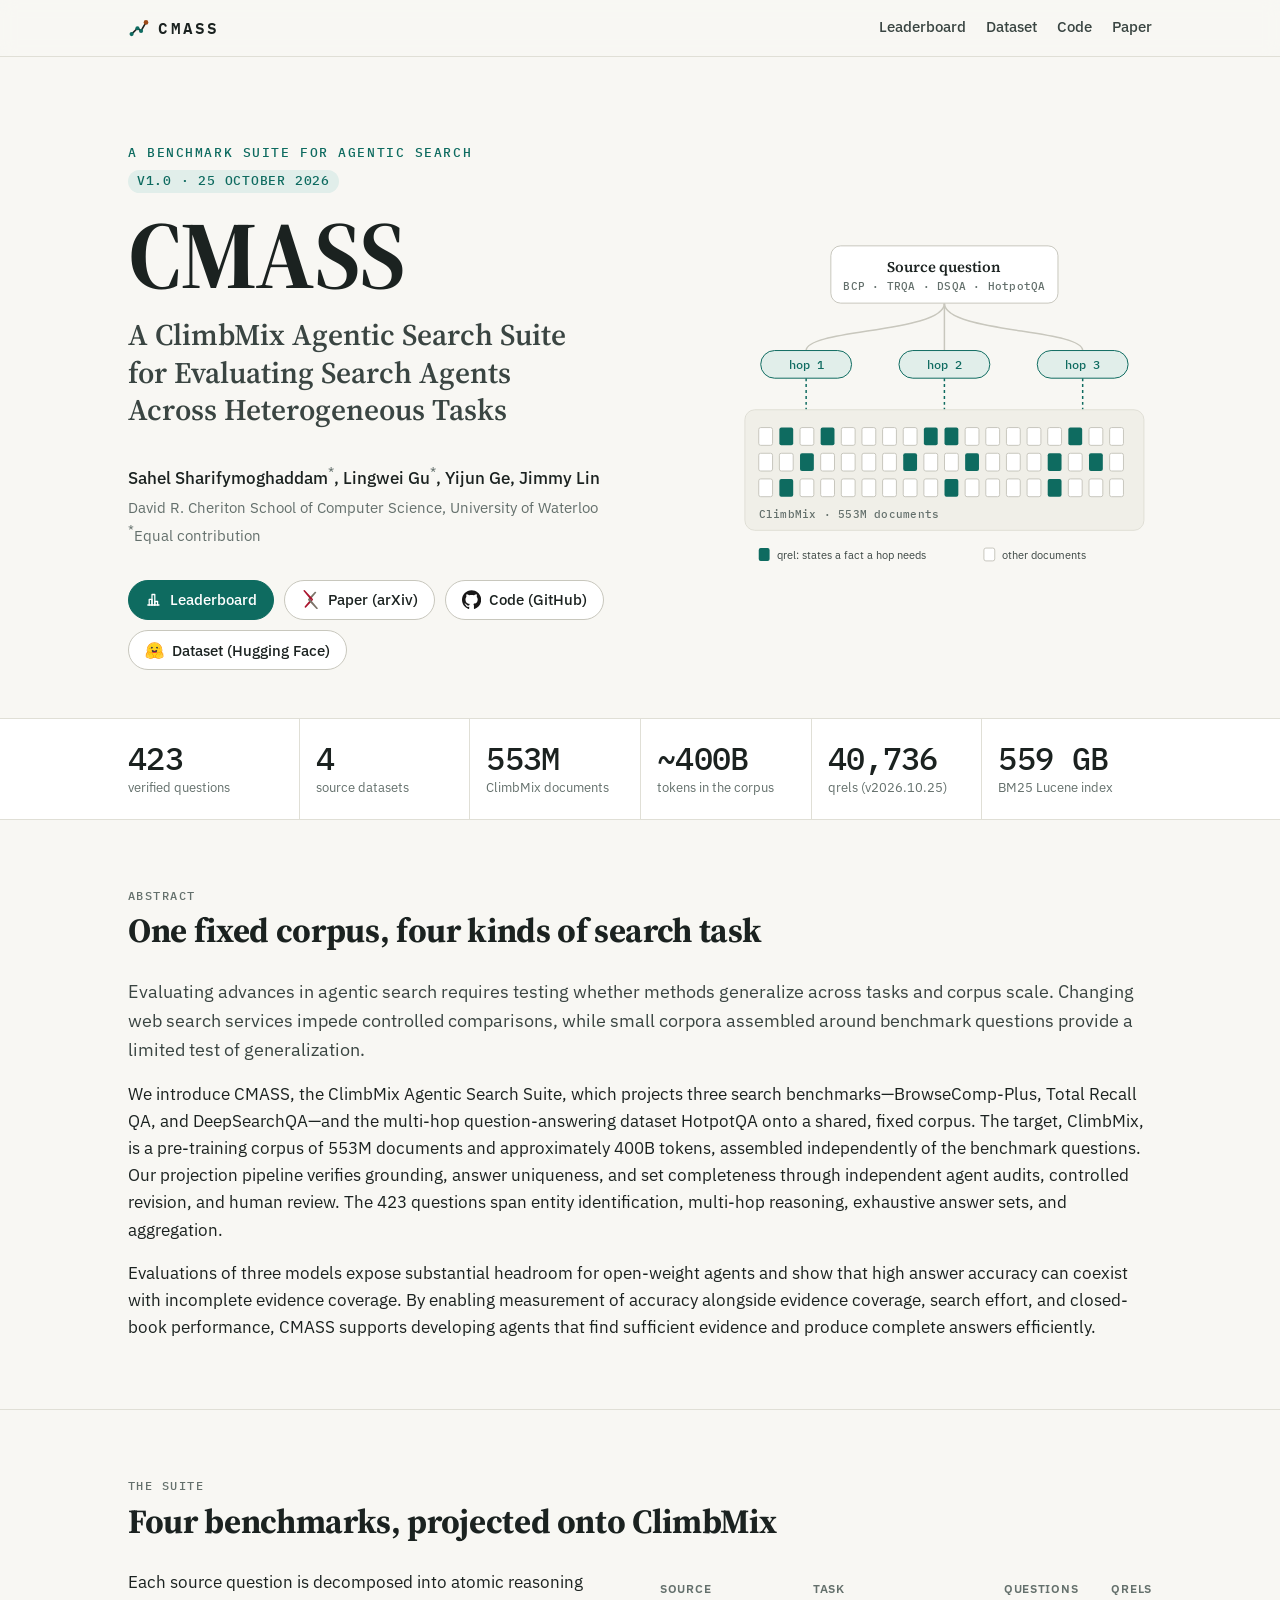
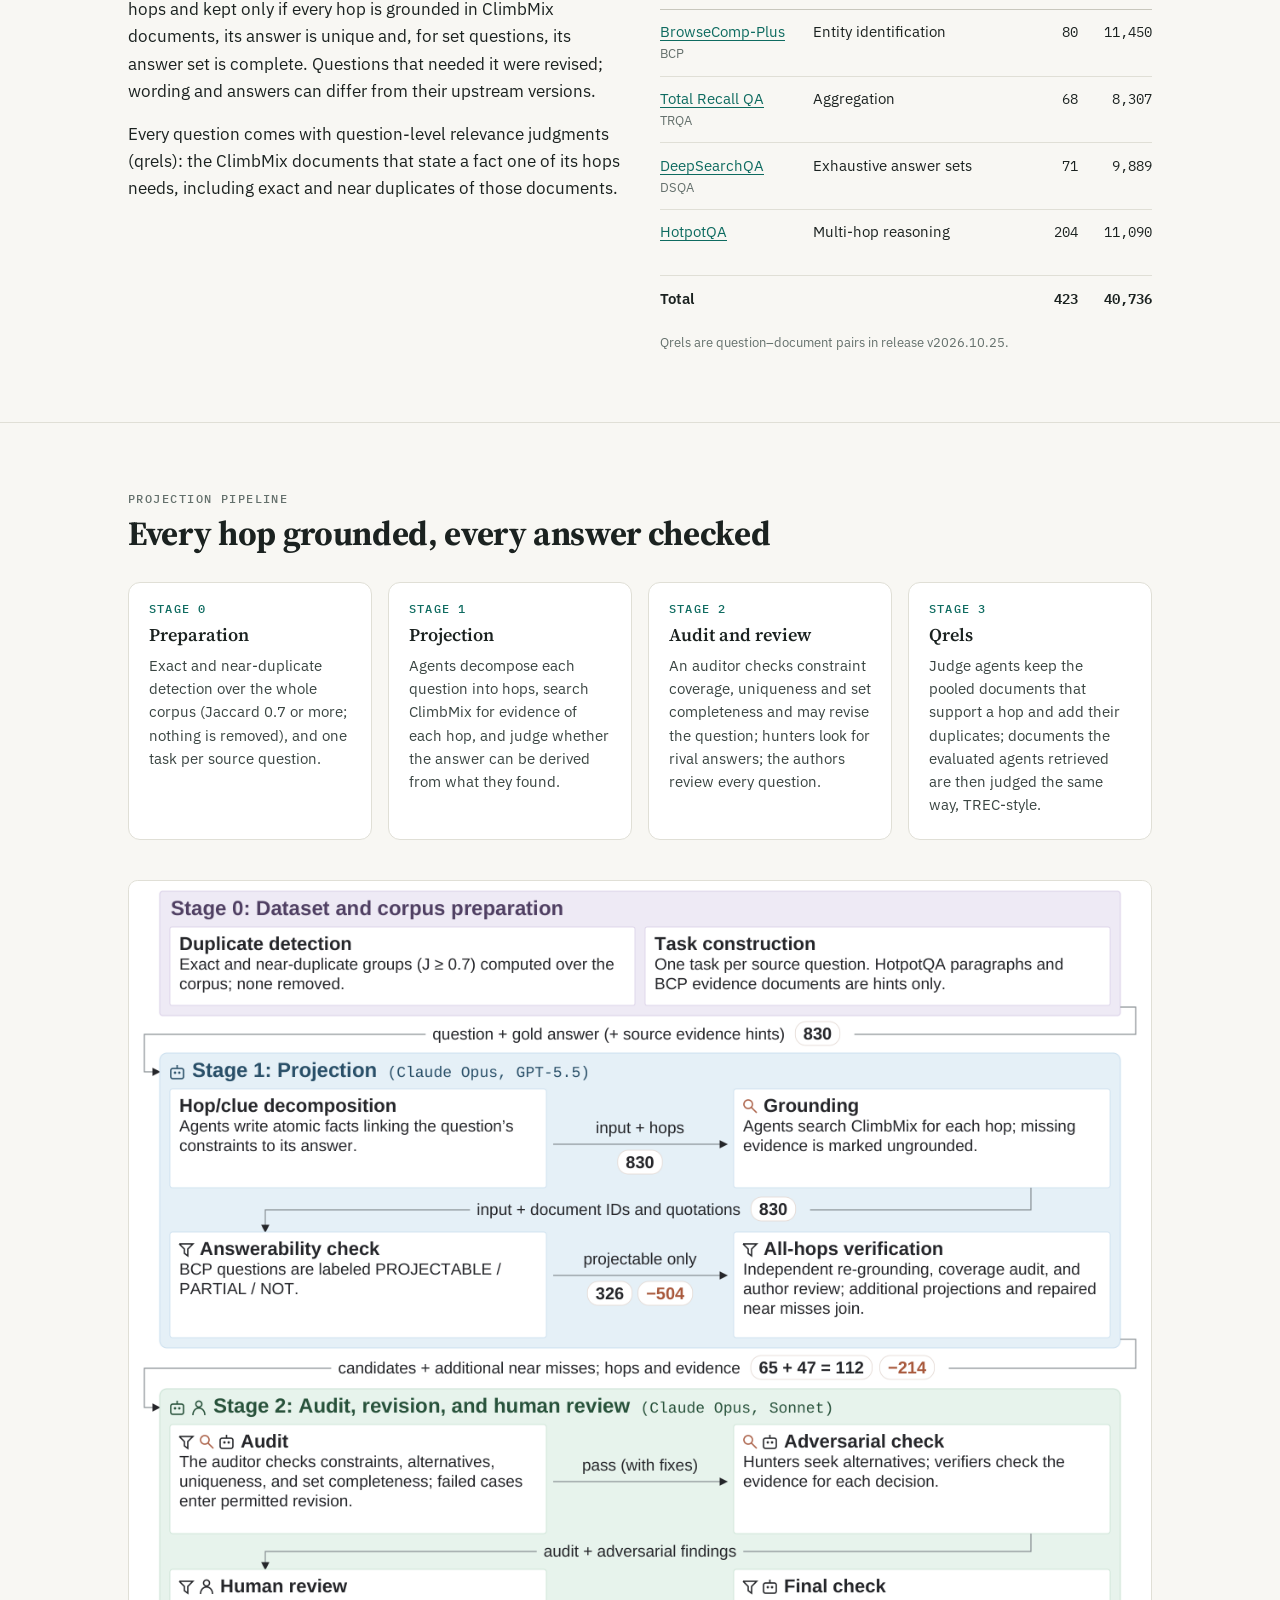
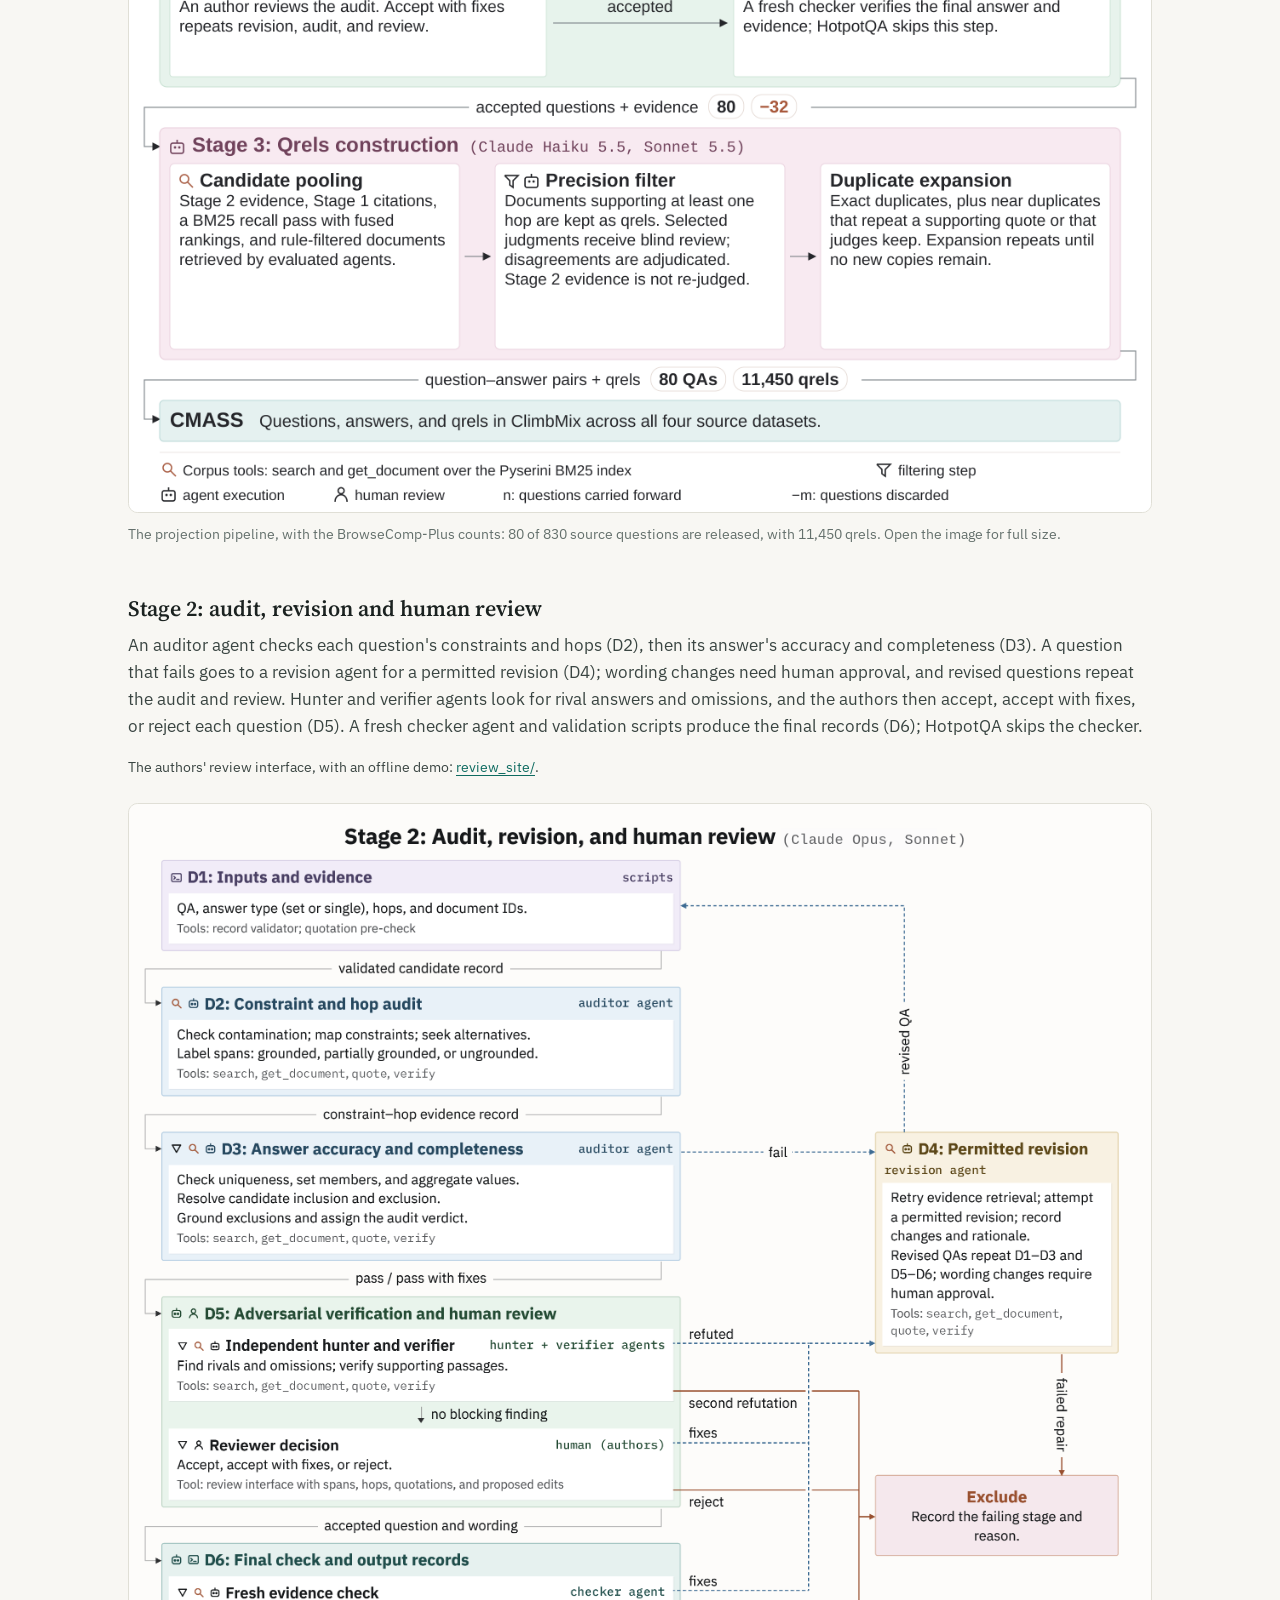
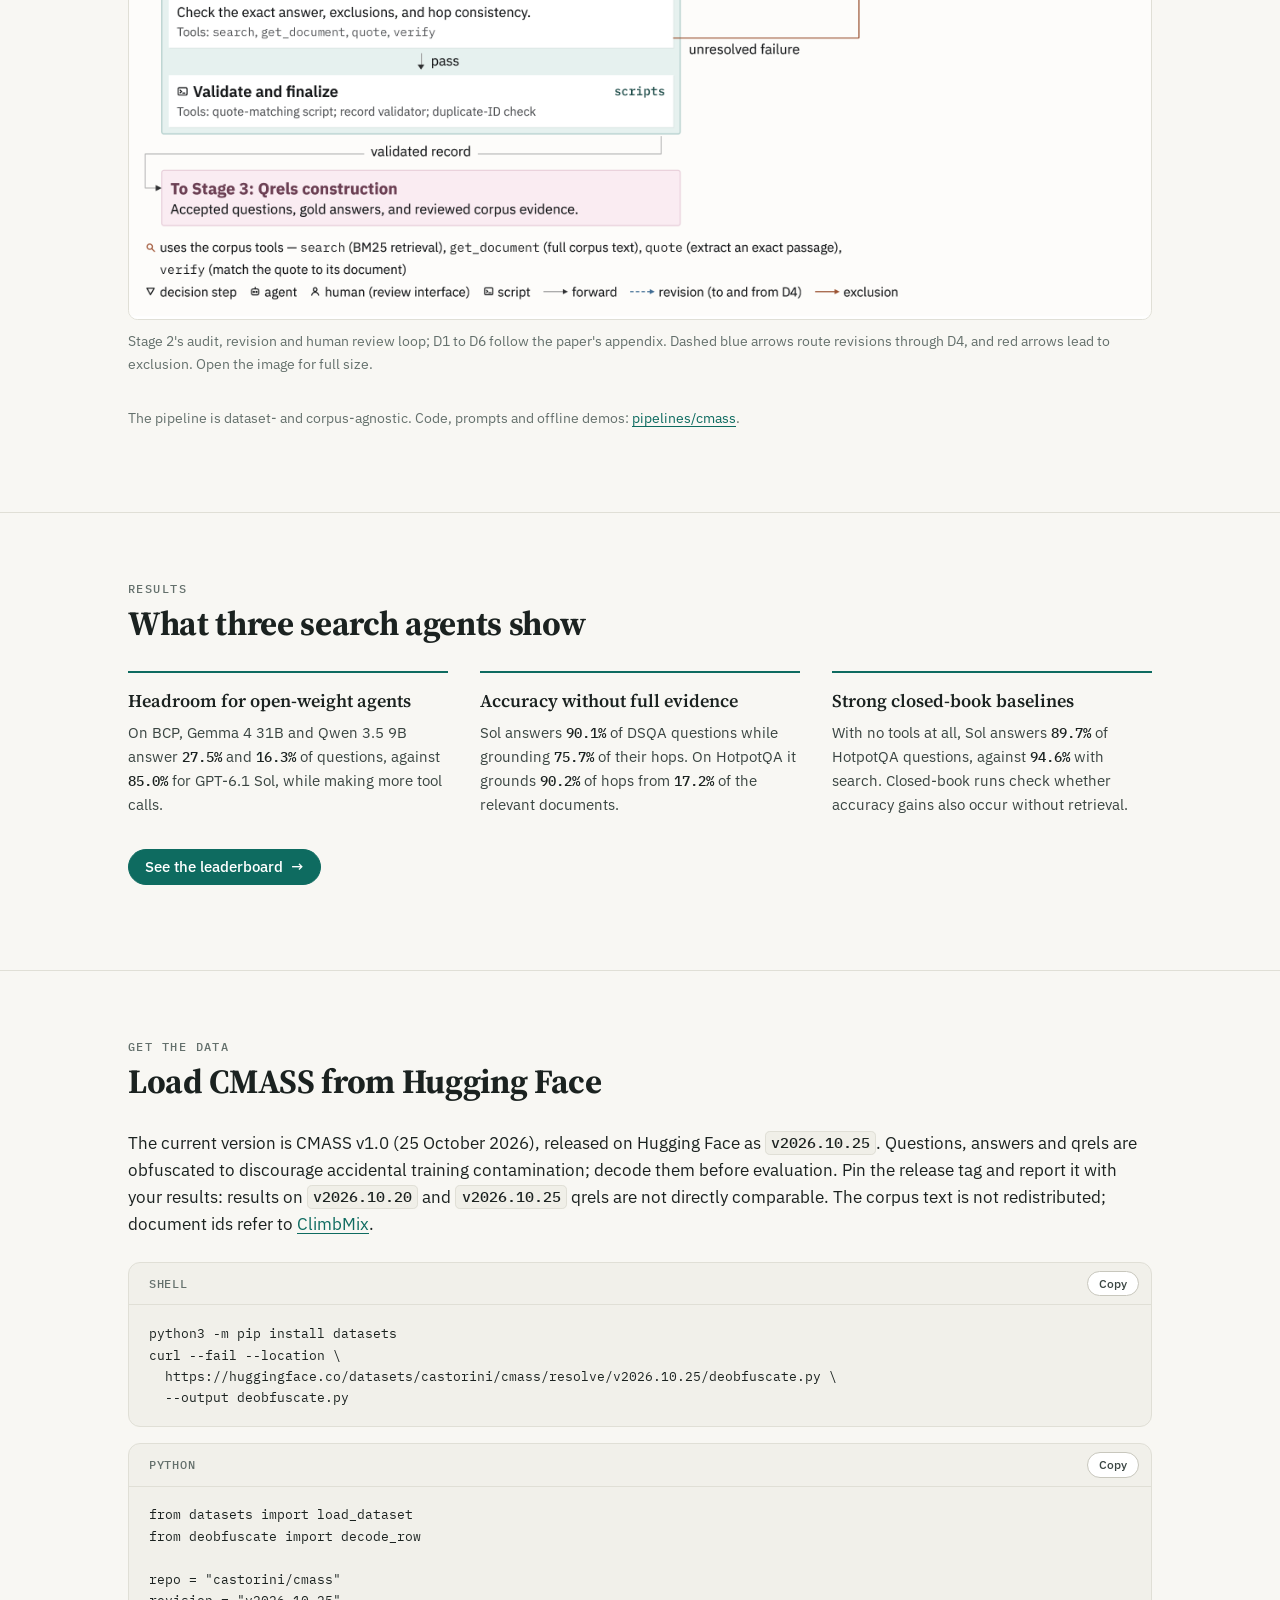
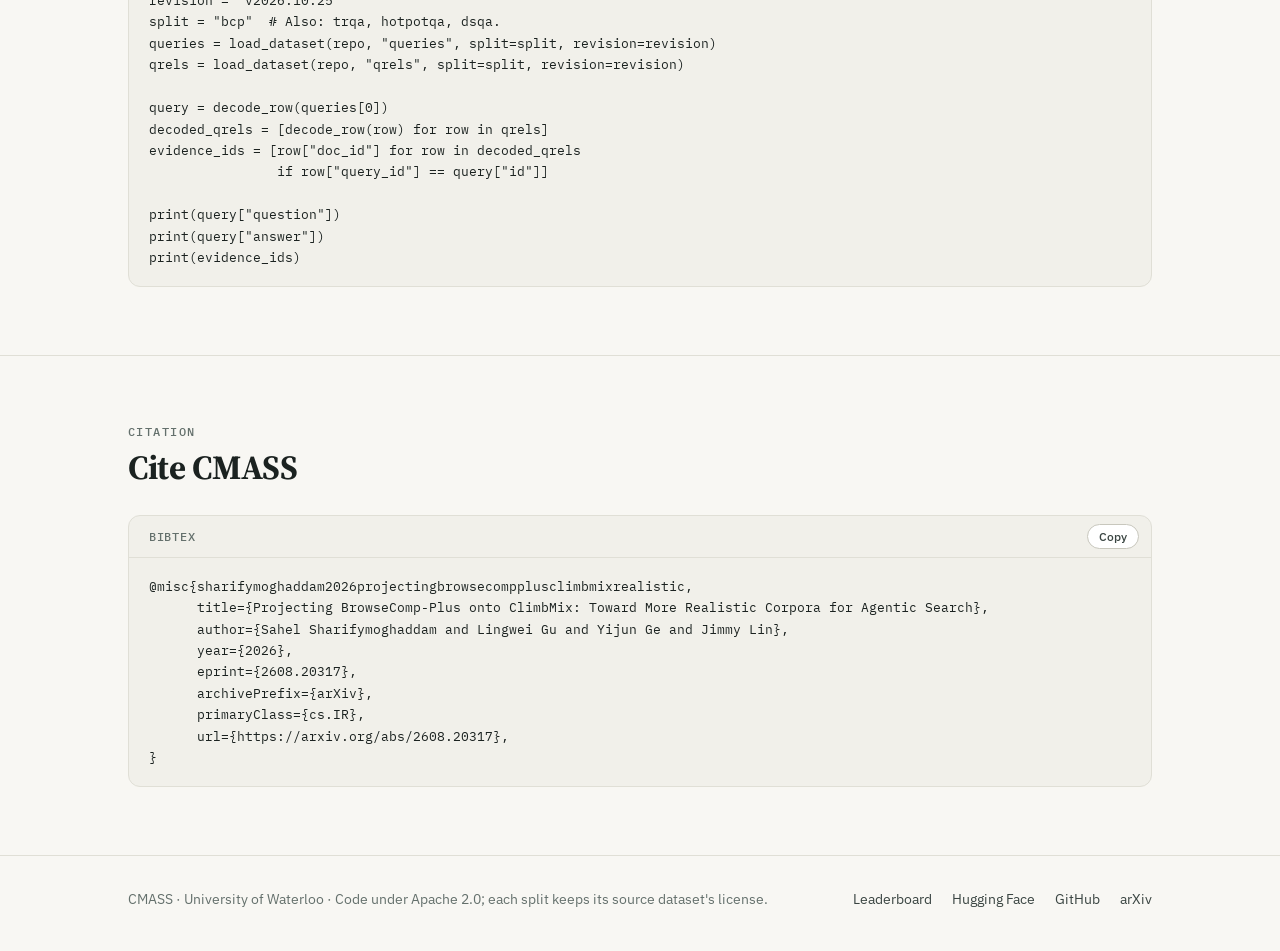
==== commit 4a9a2fc6: "Show the arXiv, GitHub and Hugging Face logos in their brand colors - Hugging Face: the official mul" ====
--- a/docs/index.html
+++ b/docs/index.html
@@ -52,15 +52,15 @@
         Leaderboard
       </a>
       <a class="btn" href="https://arxiv.org/abs/2608.20317">
-        <svg viewBox="0 0 24 24" fill="currentColor" aria-hidden="true"><path d="M3.8423 0a1.0037 1.0037 0 0 0-.922.6078c-.1536.3687-.0438.6275.2938 1.1113l6.9185 8.3597-1.0223 1.1058a1.0393 1.0393 0 0 0 .003 1.4229l1.2292 1.3135-5.4391 6.4444c-.2803.299-.4538.823-.2971 1.1986a1.0253 1.0253 0 0 0 .9585.635.9133.9133 0 0 0 .6891-.3405l5.783-6.126 7.4902 8.0051a.8527.8527 0 0 0 .6835.2597.9575.9575 0 0 0 .8777-.6138c.1577-.377-.017-.7502-.306-1.1407l-7.0518-8.3418 1.0632-1.13a.9626.9626 0 0 0 .0089-1.3165L4.6336.4639s-.3733-.4535-.768-.463zm0 .272h.0166c.2179.0052.4874.2715.5644.3639l.005.006.0052.0055 10.169 10.9905a.6915.6915 0 0 1-.0072.945l-1.0666 1.133-1.4982-1.7724-8.5994-10.39c-.3286-.472-.352-.6183-.2592-.841a.7307.7307 0 0 1 .6704-.4401Zm14.341 1.5701a.877.877 0 0 0-.6554.2418l-5.6962 6.1584 1.6944 1.8319 5.3089-6.5138c.3251-.4335.479-.6603.3247-1.0292a1.1205 1.1205 0 0 0-.9763-.689zm-7.6557 12.2823 1.3186 1.4135-5.7864 6.1295a.6494.6494 0 0 1-.4959.26.7516.7516 0 0 1-.706-.4669c-.1119-.2682.0359-.6864.2442-.9083l.0051-.0055.0047-.0055z"/></svg>
+        <svg class="logo logo-arxiv" viewBox="72.75 0 111.12 111.12" aria-hidden="true"><path class="ax-red" d="M127.98,55.61l-32.74,38.85c-1.29,1.37-2.08,3.78-1.36,5.5.75,1.8,2.46,2.91,4.4,2.91,1.09,0,1.99-.38,3.16-1.56l40.19-42.71c1.6-1.69,1.62-4.33.04-6.04l-13.68,3.05Z"/><path class="ax-grey" d="M127.98,55.61l31.19-38.27c1.49-1.99,2.2-3.03,1.49-4.72-.74-1.77-2.59-3.16-4.48-3.16h0c-1.06,0-1.72.09-3.01,1.11l-38.63,41.76c-1.72,1.84-1.71,4.7.02,6.53l47.79,51.07c1.02,1.05,2.05,1.19,3.14,1.19,1.93,0,3.19-1.14,4.03-2.82.72-1.73-.08-3.44-1.4-5.23l-40.12-47.46"/><path class="ax-red" d="M141.67,52.56L95,2.13S93.29.04,91.48,0s-3.6,1.02-4.34,2.79c-.7,1.69-.2,2.88,1.35,5.1l40.09,48.42"/></svg>
         Paper (arXiv)
       </a>
       <a class="btn" href="https://github.com/castorini/cmass">
-        <svg viewBox="0 0 24 24" fill="currentColor" aria-hidden="true"><path d="M12 .297c-6.63 0-12 5.373-12 12 0 5.303 3.438 9.8 8.205 11.385.6.113.82-.258.82-.577 0-.285-.01-1.04-.015-2.04-3.338.724-4.042-1.61-4.042-1.61C4.422 18.07 3.633 17.7 3.633 17.7c-1.087-.744.084-.729.084-.729 1.205.084 1.838 1.236 1.838 1.236 1.07 1.835 2.809 1.305 3.495.998.108-.776.417-1.305.76-1.605-2.665-.3-5.466-1.332-5.466-5.93 0-1.31.465-2.38 1.235-3.22-.135-.303-.54-1.523.105-3.176 0 0 1.005-.322 3.3 1.23.96-.267 1.98-.399 3-.405 1.02.006 2.04.138 3 .405 2.28-1.552 3.285-1.23 3.285-1.23.645 1.653.24 2.873.12 3.176.765.84 1.23 1.91 1.23 3.22 0 4.61-2.805 5.625-5.475 5.92.42.36.81 1.096.81 2.22 0 1.606-.015 2.896-.015 3.286 0 .315.21.69.825.57C20.565 22.092 24 17.592 24 12.297c0-6.627-5.373-12-12-12"/></svg>
+        <svg class="logo logo-github" viewBox="0 0 24 24" aria-hidden="true"><path d="M12 .297c-6.63 0-12 5.373-12 12 0 5.303 3.438 9.8 8.205 11.385.6.113.82-.258.82-.577 0-.285-.01-1.04-.015-2.04-3.338.724-4.042-1.61-4.042-1.61C4.422 18.07 3.633 17.7 3.633 17.7c-1.087-.744.084-.729.084-.729 1.205.084 1.838 1.236 1.838 1.236 1.07 1.835 2.809 1.305 3.495.998.108-.776.417-1.305.76-1.605-2.665-.3-5.466-1.332-5.466-5.93 0-1.31.465-2.38 1.235-3.22-.135-.303-.54-1.523.105-3.176 0 0 1.005-.322 3.3 1.23.96-.267 1.98-.399 3-.405 1.02.006 2.04.138 3 .405 2.28-1.552 3.285-1.23 3.285-1.23.645 1.653.24 2.873.12 3.176.765.84 1.23 1.91 1.23 3.22 0 4.61-2.805 5.625-5.475 5.92.42.36.81 1.096.81 2.22 0 1.606-.015 2.896-.015 3.286 0 .315.21.69.825.57C20.565 22.092 24 17.592 24 12.297c0-6.627-5.373-12-12-12"/></svg>
         Code (GitHub)
       </a>
       <a class="btn" href="https://huggingface.co/datasets/castorini/cmass">
-        <svg viewBox="0 0 24 24" fill="currentColor" aria-hidden="true"><path d="M12.025 1.13c-5.77 0-10.449 4.647-10.449 10.378 0 1.112.178 2.181.503 3.185.064-.222.203-.444.416-.577a.96.96 0 0 1 .524-.15c.293 0 .584.124.84.284.278.173.48.408.71.694.226.282.458.611.684.951v-.014c.017-.324.106-.622.264-.874s.403-.487.762-.543c.3-.047.596.06.787.203s.31.313.4.467c.15.257.212.468.233.542.01.026.653 1.552 1.657 2.54.616.605 1.01 1.223 1.082 1.912.055.537-.096 1.059-.38 1.572.637.121 1.294.187 1.967.187.657 0 1.298-.063 1.921-.178-.287-.517-.44-1.041-.384-1.581.07-.69.465-1.307 1.081-1.913 1.004-.987 1.647-2.513 1.657-2.539.021-.074.083-.285.233-.542.09-.154.208-.323.4-.467a1.08 1.08 0 0 1 .787-.203c.359.056.604.29.762.543s.247.55.265.874v.015c.225-.34.457-.67.683-.952.23-.286.432-.52.71-.694.257-.16.547-.284.84-.285a.97.97 0 0 1 .524.151c.228.143.373.388.43.625l.006.04a10.3 10.3 0 0 0 .534-3.273c0-5.731-4.678-10.378-10.449-10.378M8.327 6.583a1.5 1.5 0 0 1 .713.174 1.487 1.487 0 0 1 .617 2.013c-.183.343-.762-.214-1.102-.094-.38.134-.532.914-.917.71a1.487 1.487 0 0 1 .69-2.803m7.486 0a1.487 1.487 0 0 1 .689 2.803c-.385.204-.536-.576-.916-.71-.34-.12-.92.437-1.103.094a1.487 1.487 0 0 1 .617-2.013 1.5 1.5 0 0 1 .713-.174m-10.68 1.55a.96.96 0 1 1 0 1.921.96.96 0 0 1 0-1.92m13.838 0a.96.96 0 1 1 0 1.92.96.96 0 0 1 0-1.92M8.489 11.458c.588.01 1.965 1.157 3.572 1.164 1.607-.007 2.984-1.155 3.572-1.164.196-.003.305.12.305.454 0 .886-.424 2.328-1.563 3.202-.22-.756-1.396-1.366-1.63-1.32q-.011.001-.02.006l-.044.026-.01.008-.03.024q-.018.017-.035.036l-.032.04a1 1 0 0 0-.058.09l-.014.025q-.049.088-.11.19a1 1 0 0 1-.083.116 1.2 1.2 0 0 1-.173.18q-.035.029-.075.058a1.3 1.3 0 0 1-.251-.243 1 1 0 0 1-.076-.107c-.124-.193-.177-.363-.337-.444-.034-.016-.104-.008-.2.022q-.094.03-.216.087-.06.028-.125.063l-.13.074q-.067.04-.136.086a3 3 0 0 0-.135.096 3 3 0 0 0-.26.219 2 2 0 0 0-.12.121 2 2 0 0 0-.106.128l-.002.002a2 2 0 0 0-.09.132l-.001.001a1.2 1.2 0 0 0-.105.212q-.013.036-.024.073c-1.139-.875-1.563-2.317-1.563-3.203 0-.334.109-.457.305-.454m.836 10.354c.824-1.19.766-2.082-.365-3.194-1.13-1.112-1.789-2.738-1.789-2.738s-.246-.945-.806-.858-.97 1.499.202 2.362c1.173.864-.233 1.45-.685.64-.45-.812-1.683-2.896-2.322-3.295s-1.089-.175-.938.647 2.822 2.813 2.562 3.244-1.176-.506-1.176-.506-2.866-2.567-3.49-1.898.473 1.23 2.037 2.16c1.564.932 1.686 1.178 1.464 1.53s-3.675-2.511-4-1.297c-.323 1.214 3.524 1.567 3.287 2.405-.238.839-2.71-1.587-3.216-.642-.506.946 3.49 2.056 3.522 2.064 1.29.33 4.568 1.028 5.713-.624m5.349 0c-.824-1.19-.766-2.082.365-3.194 1.13-1.112 1.789-2.738 1.789-2.738s.246-.945.806-.858.97 1.499-.202 2.362c-1.173.864.233 1.45.685.64.451-.812 1.683-2.896 2.322-3.295s1.089-.175.938.647-2.822 2.813-2.562 3.244 1.176-.506 1.176-.506 2.866-2.567 3.49-1.898-.473 1.23-2.037 2.16c-1.564.932-1.686 1.178-1.464 1.53s3.675-2.511 4-1.297c.323 1.214-3.524 1.567-3.287 2.405.238.839 2.71-1.587 3.216-.642.506.946-3.49 2.056-3.522 2.064-1.29.33-4.568 1.028-5.713-.624"/></svg>
+        <svg class="logo logo-hf" viewBox="0 0 95 88" fill="none" aria-hidden="true"><path fill="#FFD21E" d="M47.21 76.5a34.75 34.75 0 1 0 0-69.5 34.75 34.75 0 0 0 0 69.5Z"/><path fill="#FF9D0B" d="M81.96 41.75a34.75 34.75 0 1 0-69.5 0 34.75 34.75 0 0 0 69.5 0Zm-73.5 0a38.75 38.75 0 1 1 77.5 0 38.75 38.75 0 0 1-77.5 0Z"/><path fill="#3A3B45" d="M58.5 32.3c1.28.44 1.78 3.06 3.07 2.38a5 5 0 1 0-6.76-2.07c.61 1.15 2.55-.72 3.7-.32ZM34.95 32.3c-1.28.44-1.79 3.06-3.07 2.38a5 5 0 1 1 6.76-2.07c-.61 1.15-2.56-.72-3.7-.32Z"/><path fill="#FF323D" d="M46.96 56.29c9.83 0 13-8.76 13-13.26 0-2.34-1.57-1.6-4.09-.36-2.33 1.15-5.46 2.74-8.9 2.74-7.19 0-13-6.88-13-2.38s3.16 13.26 13 13.26Z"/><path fill="#3A3B45" fill-rule="evenodd" d="M39.43 54a8.7 8.7 0 0 1 5.3-4.49c.4-.12.81.57 1.24 1.28.4.68.82 1.37 1.24 1.37.45 0 .9-.68 1.33-1.35.45-.7.89-1.38 1.32-1.25a8.61 8.61 0 0 1 5 4.17c3.73-2.94 5.1-7.74 5.1-10.7 0-2.34-1.57-1.6-4.09-.36l-.14.07c-2.31 1.15-5.39 2.67-8.77 2.67s-6.45-1.52-8.77-2.67c-2.6-1.29-4.23-2.1-4.23.29 0 3.05 1.46 8.06 5.47 10.97Z" clip-rule="evenodd"/><path fill="#FF9D0B" d="M70.71 37a3.25 3.25 0 1 0 0-6.5 3.25 3.25 0 0 0 0 6.5ZM24.21 37a3.25 3.25 0 1 0 0-6.5 3.25 3.25 0 0 0 0 6.5ZM17.52 48c-1.62 0-3.06.66-4.07 1.87a5.97 5.97 0 0 0-1.33 3.76 7.1 7.1 0 0 0-1.94-.3c-1.55 0-2.95.59-3.94 1.66a5.8 5.8 0 0 0-.8 7 5.3 5.3 0 0 0-1.79 2.82c-.24.9-.48 2.8.8 4.74a5.22 5.22 0 0 0-.37 5.02c1.02 2.32 3.57 4.14 8.52 6.1 3.07 1.22 5.89 2 5.91 2.01a44.33 44.33 0 0 0 10.93 1.6c5.86 0 10.05-1.8 12.46-5.34 3.88-5.69 3.33-10.9-1.7-15.92-2.77-2.78-4.62-6.87-5-7.77-.78-2.66-2.84-5.62-6.25-5.62a5.7 5.7 0 0 0-4.6 2.46c-1-1.26-1.98-2.25-2.86-2.82A7.4 7.4 0 0 0 17.52 48Zm0 4c.51 0 1.14.22 1.82.65 2.14 1.36 6.25 8.43 7.76 11.18.5.92 1.37 1.31 2.14 1.31 1.55 0 2.75-1.53.15-3.48-3.92-2.93-2.55-7.72-.68-8.01.08-.02.17-.02.24-.02 1.7 0 2.45 2.93 2.45 2.93s2.2 5.52 5.98 9.3c3.77 3.77 3.97 6.8 1.22 10.83-1.88 2.75-5.47 3.58-9.16 3.58-3.81 0-7.73-.9-9.92-1.46-.11-.03-13.45-3.8-11.76-7 .28-.54.75-.76 1.34-.76 2.38 0 6.7 3.54 8.57 3.54.41 0 .7-.17.83-.6.79-2.85-12.06-4.05-10.98-8.17.2-.73.71-1.02 1.44-1.02 3.14 0 10.2 5.53 11.68 5.53.11 0 .2-.03.24-.1.74-1.2.33-2.04-4.9-5.2-5.21-3.16-8.88-5.06-6.8-7.33.24-.26.58-.38 1-.38 3.17 0 10.66 6.82 10.66 6.82s2.02 2.1 3.25 2.1c.28 0 .52-.1.68-.38.86-1.46-8.06-8.22-8.56-11.01-.34-1.9.24-2.85 1.31-2.85Z"/><path fill="#FFD21E" d="M38.6 76.69c2.75-4.04 2.55-7.07-1.22-10.84-3.78-3.77-5.98-9.3-5.98-9.3s-.82-3.2-2.69-2.9c-1.87.3-3.24 5.08.68 8.01 3.91 2.93-.78 4.92-2.29 2.17-1.5-2.75-5.62-9.82-7.76-11.18-2.13-1.35-3.63-.6-3.13 2.2.5 2.79 9.43 9.55 8.56 11-.87 1.47-3.93-1.71-3.93-1.71s-9.57-8.71-11.66-6.44c-2.08 2.27 1.59 4.17 6.8 7.33 5.23 3.16 5.64 4 4.9 5.2-.75 1.2-12.28-8.53-13.36-4.4-1.08 4.11 11.77 5.3 10.98 8.15-.8 2.85-9.06-5.38-10.74-2.18-1.7 3.21 11.65 6.98 11.76 7.01 4.3 1.12 15.25 3.49 19.08-2.12Z"/><path fill="#FF9D0B" d="M77.4 48c1.62 0 3.07.66 4.07 1.87a5.97 5.97 0 0 1 1.33 3.76 7.1 7.1 0 0 1 1.95-.3c1.55 0 2.95.59 3.94 1.66a5.8 5.8 0 0 1 .8 7 5.3 5.3 0 0 1 1.78 2.82c.24.9.48 2.8-.8 4.74a5.22 5.22 0 0 1 .37 5.02c-1.02 2.32-3.57 4.14-8.51 6.1-3.08 1.22-5.9 2-5.92 2.01a44.33 44.33 0 0 1-10.93 1.6c-5.86 0-10.05-1.8-12.46-5.34-3.88-5.69-3.33-10.9 1.7-15.92 2.78-2.78 4.63-6.87 5.01-7.77.78-2.66 2.83-5.62 6.24-5.62a5.7 5.7 0 0 1 4.6 2.46c1-1.26 1.98-2.25 2.87-2.82A7.4 7.4 0 0 1 77.4 48Zm0 4c-.51 0-1.13.22-1.82.65-2.13 1.36-6.25 8.43-7.76 11.18a2.43 2.43 0 0 1-2.14 1.31c-1.54 0-2.75-1.53-.14-3.48 3.91-2.93 2.54-7.72.67-8.01a1.54 1.54 0 0 0-.24-.02c-1.7 0-2.45 2.93-2.45 2.93s-2.2 5.52-5.97 9.3c-3.78 3.77-3.98 6.8-1.22 10.83 1.87 2.75 5.47 3.58 9.15 3.58 3.82 0 7.73-.9 9.93-1.46.1-.03 13.45-3.8 11.76-7-.29-.54-.75-.76-1.34-.76-2.38 0-6.71 3.54-8.57 3.54-.42 0-.71-.17-.83-.6-.8-2.85 12.05-4.05 10.97-8.17-.19-.73-.7-1.02-1.44-1.02-3.14 0-10.2 5.53-11.68 5.53-.1 0-.19-.03-.23-.1-.74-1.2-.34-2.04 4.88-5.2 5.23-3.16 8.9-5.06 6.8-7.33-.23-.26-.57-.38-.98-.38-3.18 0-10.67 6.82-10.67 6.82s-2.02 2.1-3.24 2.1a.74.74 0 0 1-.68-.38c-.87-1.46 8.05-8.22 8.55-11.01.34-1.9-.24-2.85-1.31-2.85Z"/><path fill="#FFD21E" d="M56.33 76.69c-2.75-4.04-2.56-7.07 1.22-10.84 3.77-3.77 5.97-9.3 5.97-9.3s.82-3.2 2.7-2.9c1.86.3 3.23 5.08-.68 8.01-3.92 2.93.78 4.92 2.28 2.17 1.51-2.75 5.63-9.82 7.76-11.18 2.13-1.35 3.64-.6 3.13 2.2-.5 2.79-9.42 9.55-8.55 11 .86 1.47 3.92-1.71 3.92-1.71s9.58-8.71 11.66-6.44c2.08 2.27-1.58 4.17-6.8 7.33-5.23 3.16-5.63 4-4.9 5.2.75 1.2 12.28-8.53 13.36-4.4 1.08 4.11-11.76 5.3-10.97 8.15.8 2.85 9.05-5.38 10.74-2.18 1.69 3.21-11.65 6.98-11.76 7.01-4.31 1.12-15.26 3.49-19.08-2.12Z"/></svg>
         Dataset (Hugging Face)
       </a>
     </div>
--- a/docs/assets/site.css
+++ b/docs/assets/site.css
@@ -14,6 +14,9 @@
   --warm: #9c4a19;
   --code-bg: #f1f0ea;
   --shadow: 0 1px 2px rgba(27, 34, 32, .05), 0 6px 20px rgba(27, 34, 32, .05);
+  --logo-github: #181717;
+  --logo-arxiv-mark: #aa142d;
+  --logo-arxiv-grey: #7c7469;
 
   --serif: "Source Serif 4", "Source Serif Pro", Georgia, "Times New Roman", serif;
   --sans: "IBM Plex Sans", system-ui, -apple-system, "Segoe UI", Roboto, sans-serif;
@@ -41,6 +44,8 @@
     --warm: #e39a63;
     --code-bg: #121917;
     --shadow: none;
+    --logo-github: #ffffff;
+    --logo-arxiv-mark: #a5d6fe;
     color-scheme: dark;
   }
 }
@@ -174,6 +179,10 @@
 }
 .btn:hover { border-color: var(--accent); color: var(--accent); }
 .btn svg { width: 1.05rem; height: 1.05rem; flex: none; }
+.btn svg.logo { width: 1.2rem; height: 1.2rem; }
+.logo-github path { fill: var(--logo-github); }
+.logo-arxiv .ax-red { fill: var(--logo-arxiv-mark); }
+.logo-arxiv .ax-grey { fill: var(--logo-arxiv-grey); }
 .btn-primary { background: var(--accent); border-color: var(--accent); color: var(--accent-ink); }
 .btn-primary:hover { background: var(--accent-hover); border-color: var(--accent-hover); color: var(--accent-ink); }
 
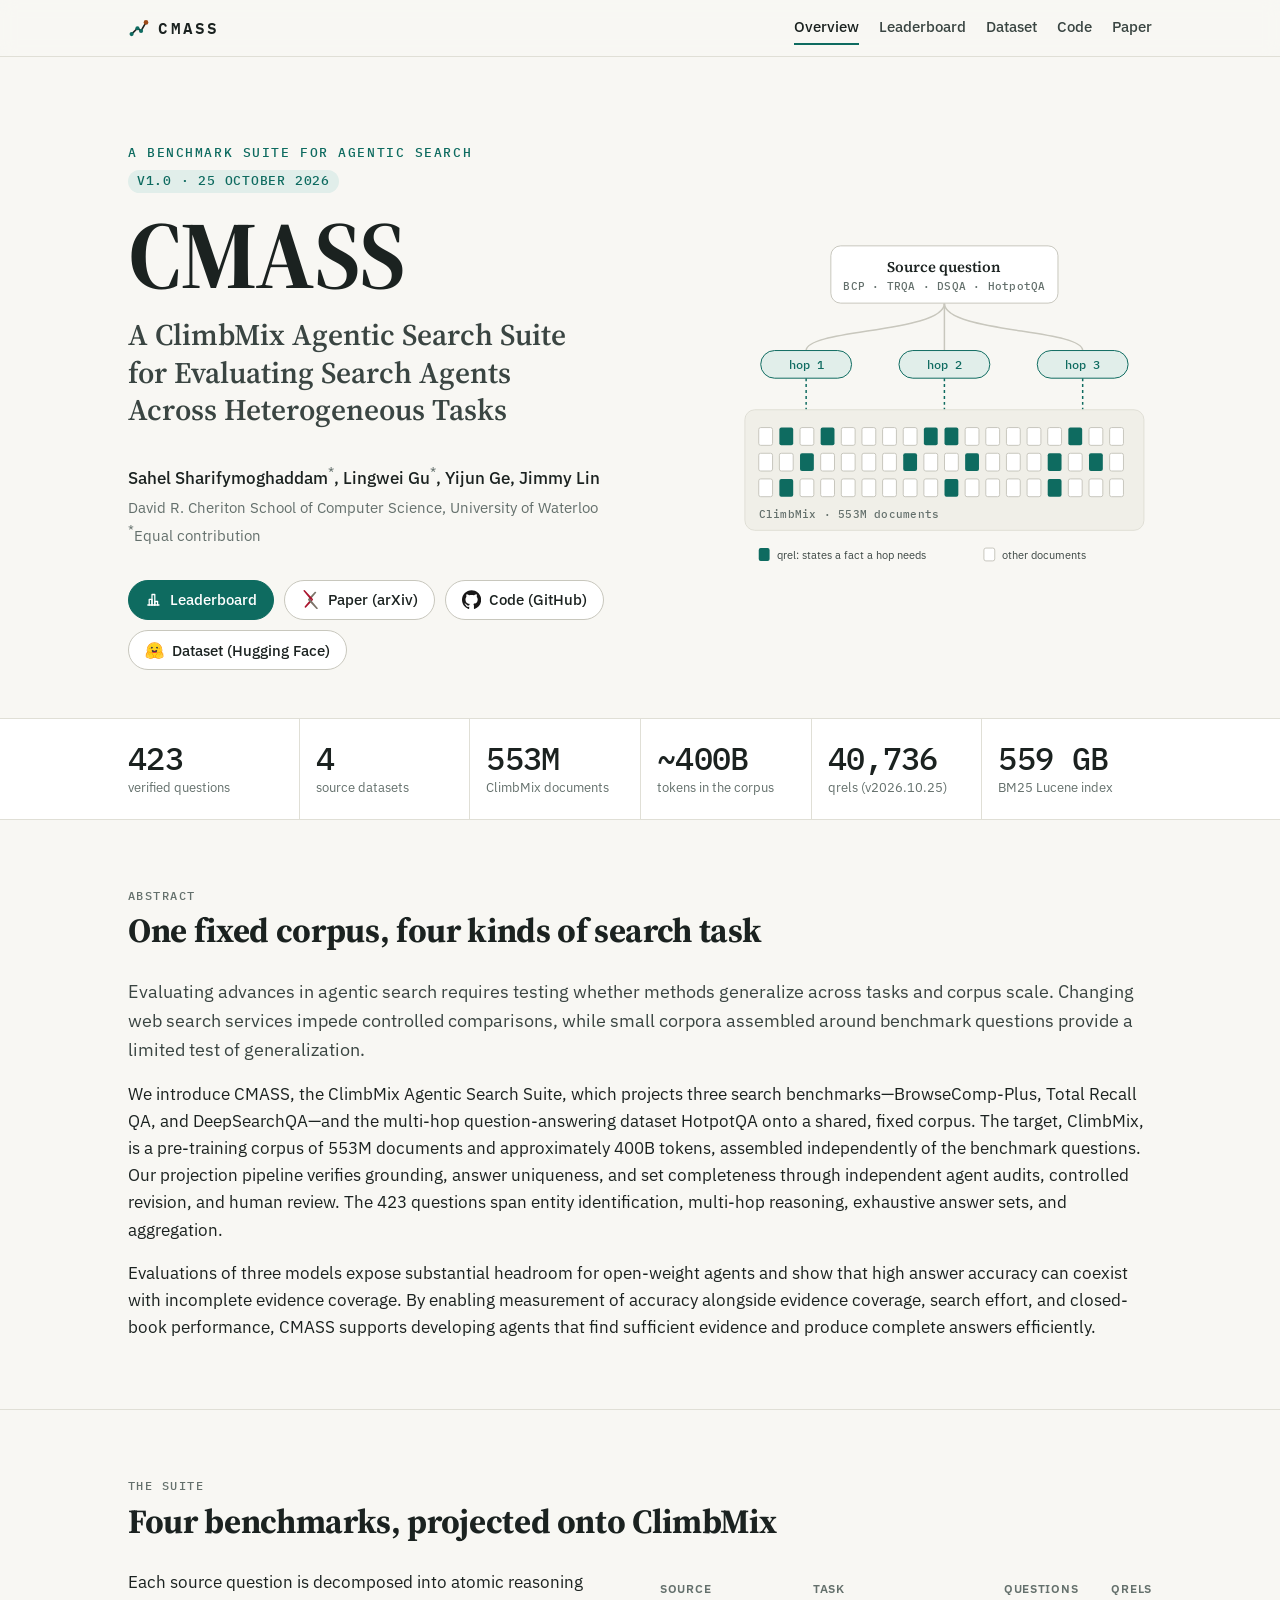
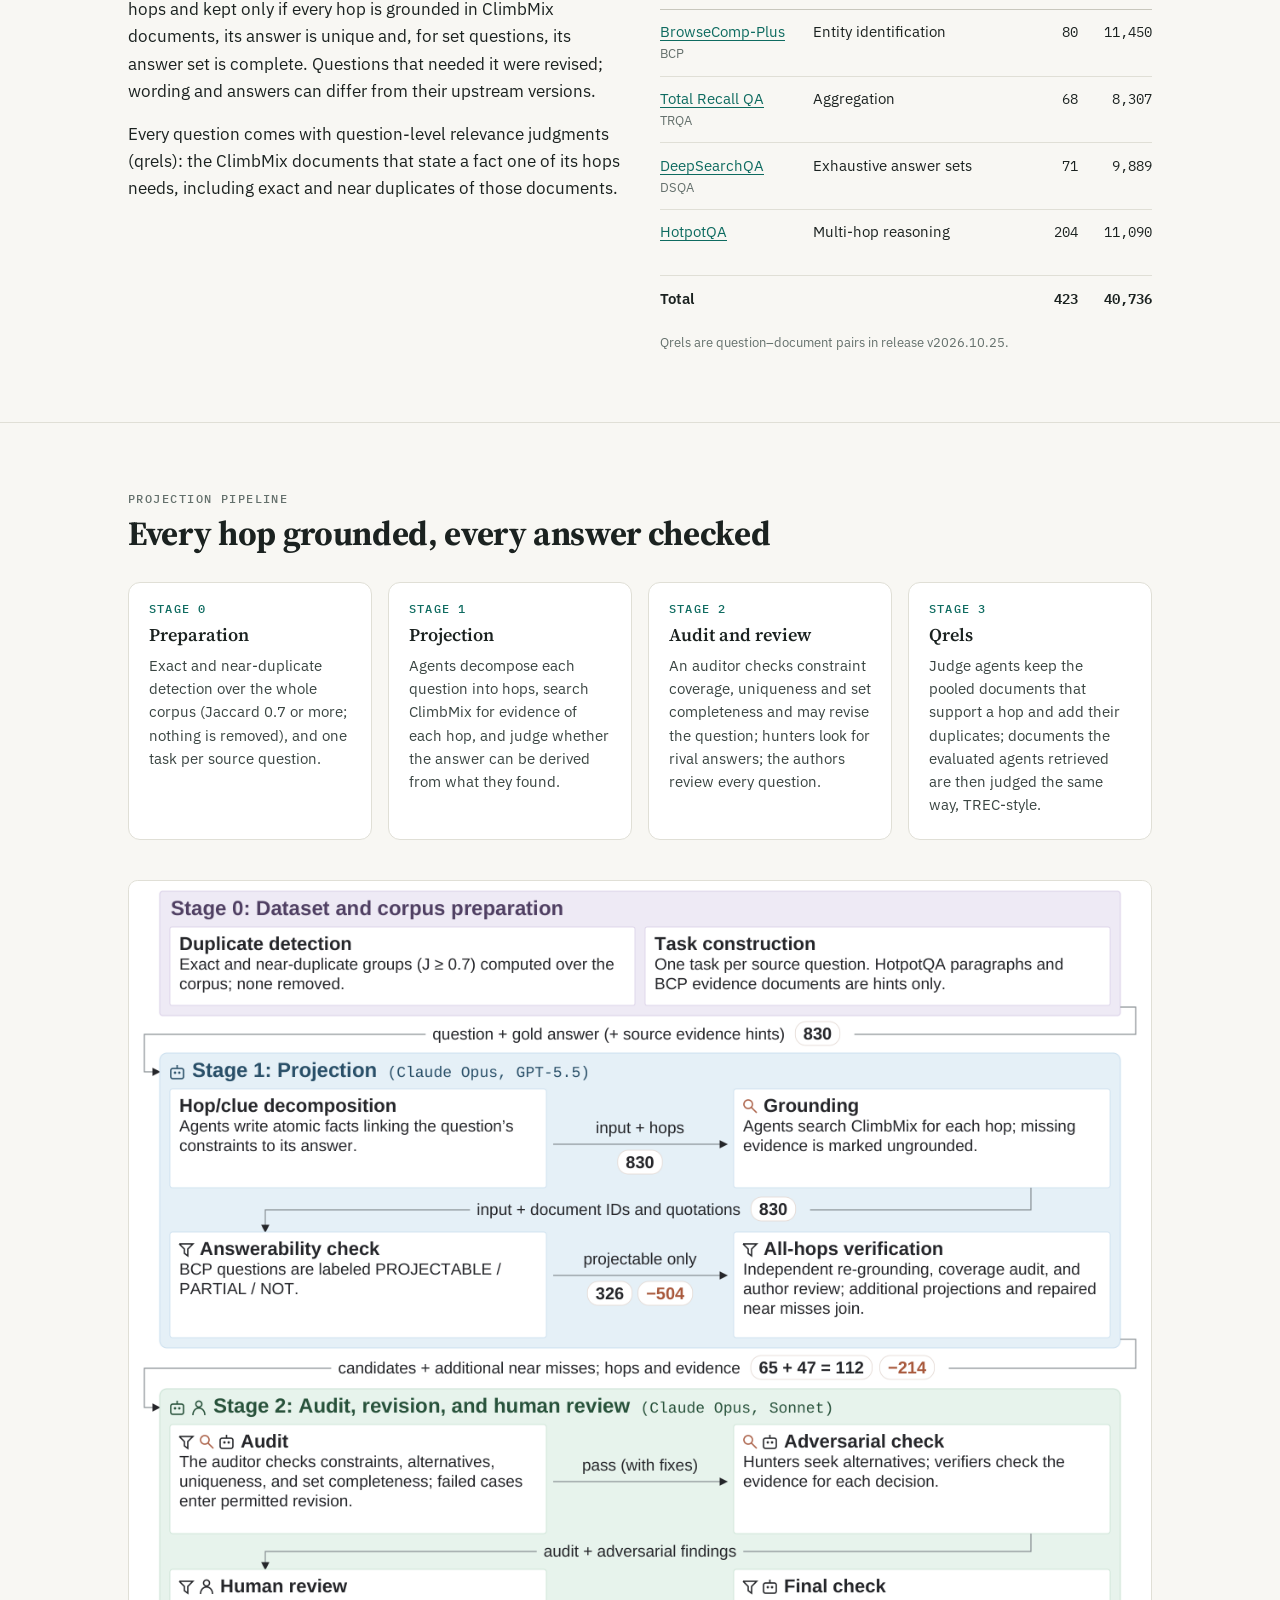
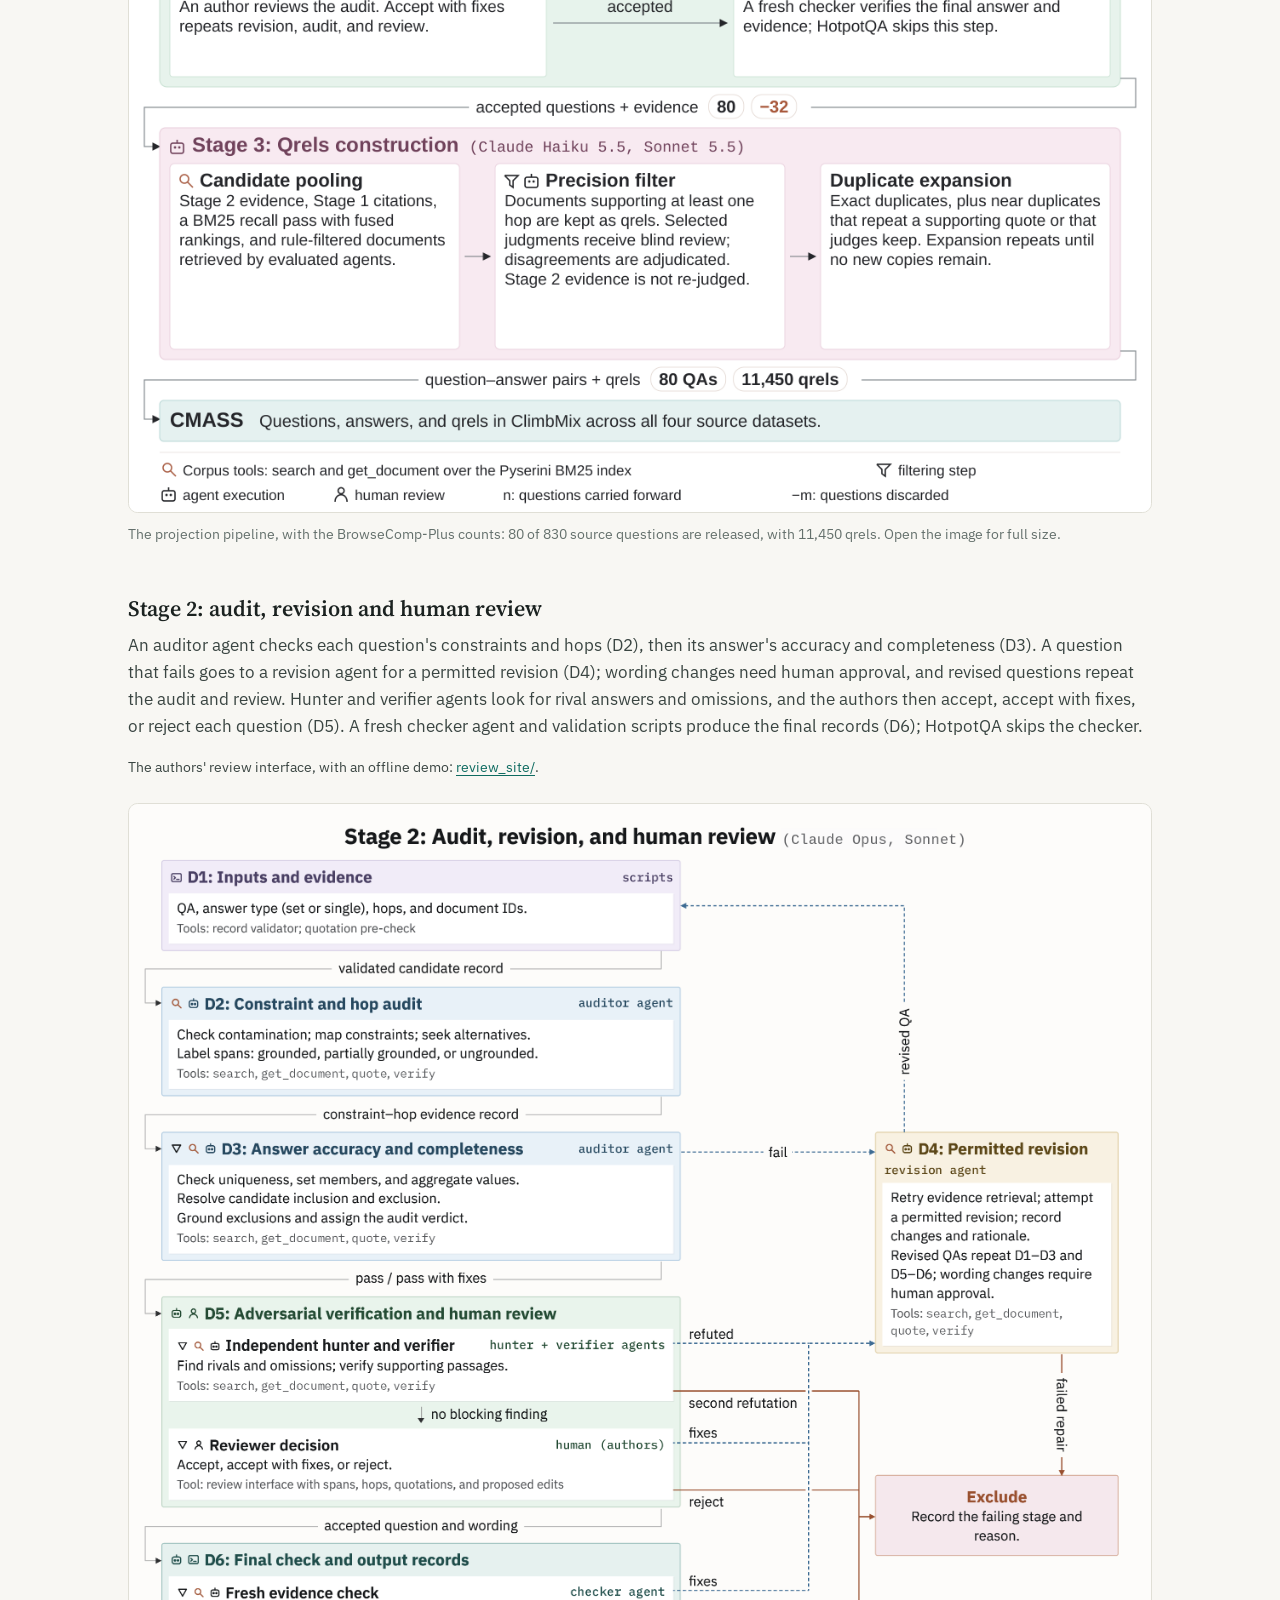
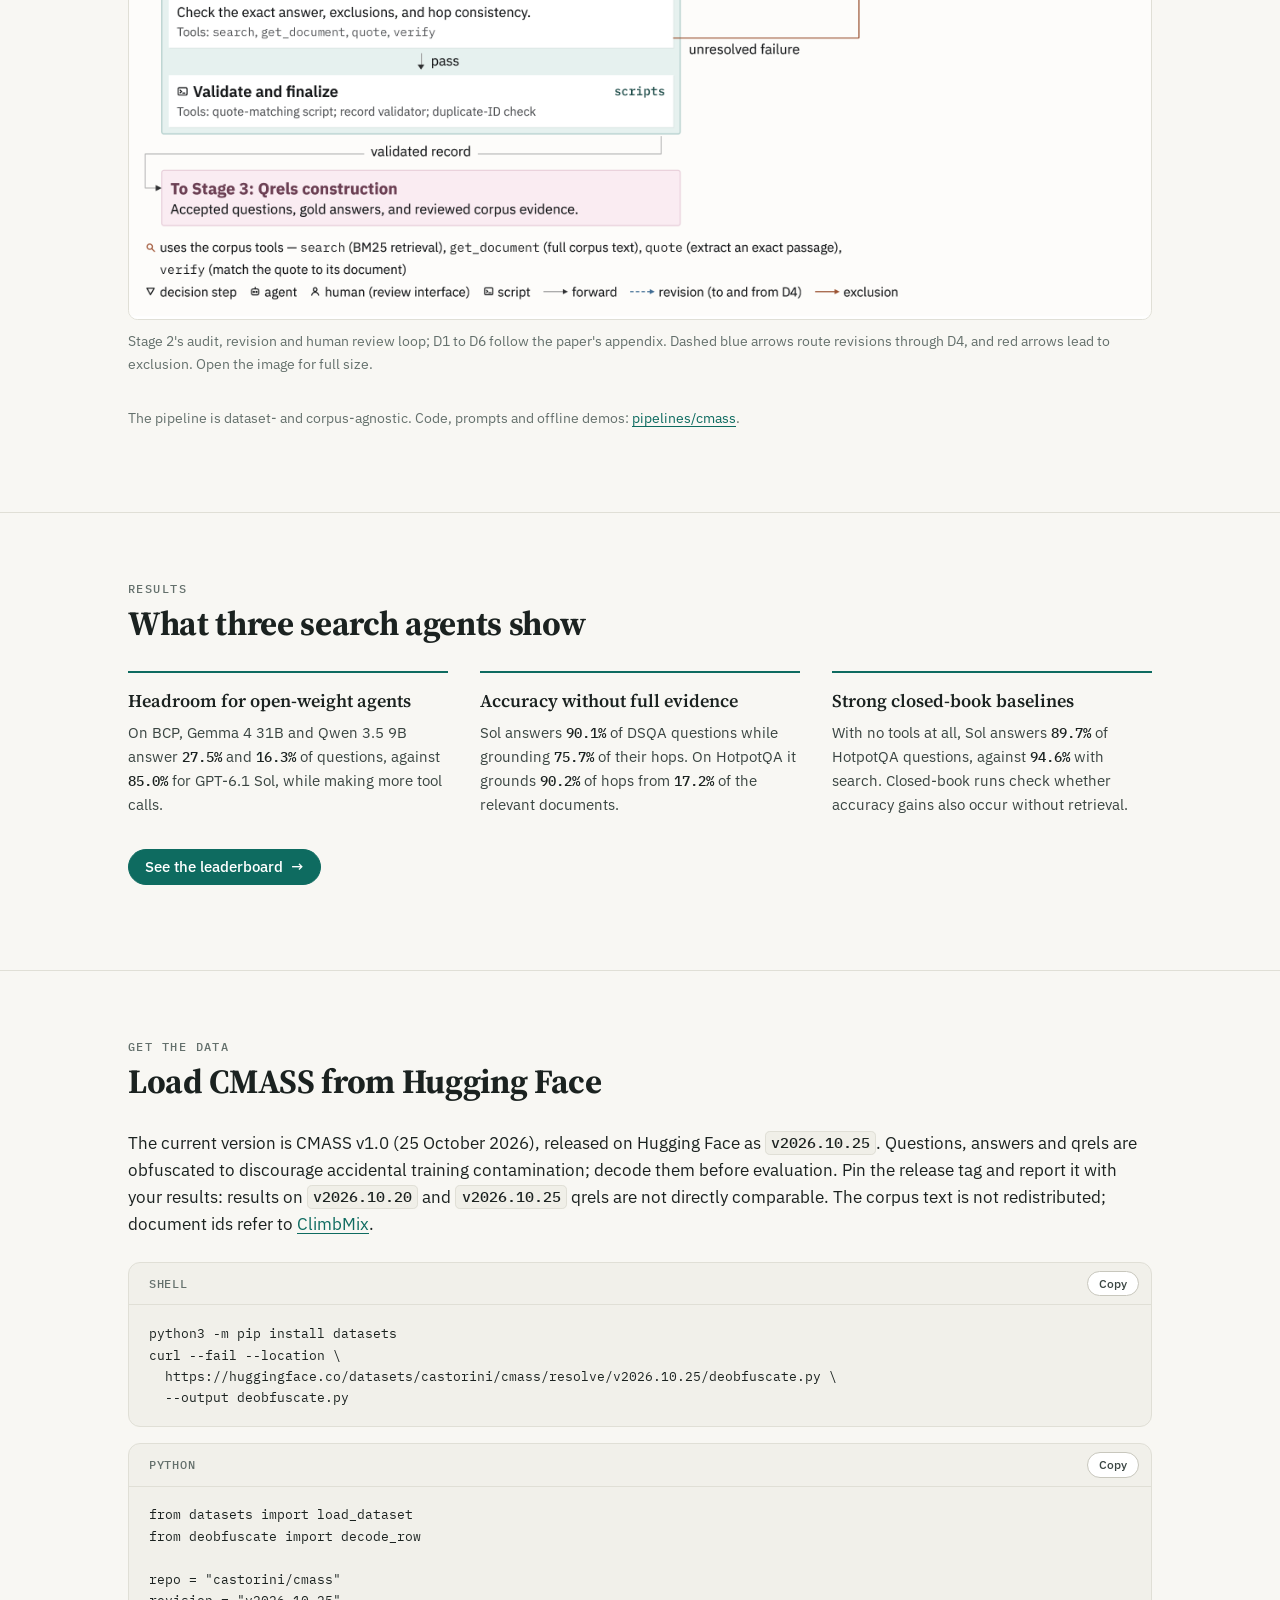
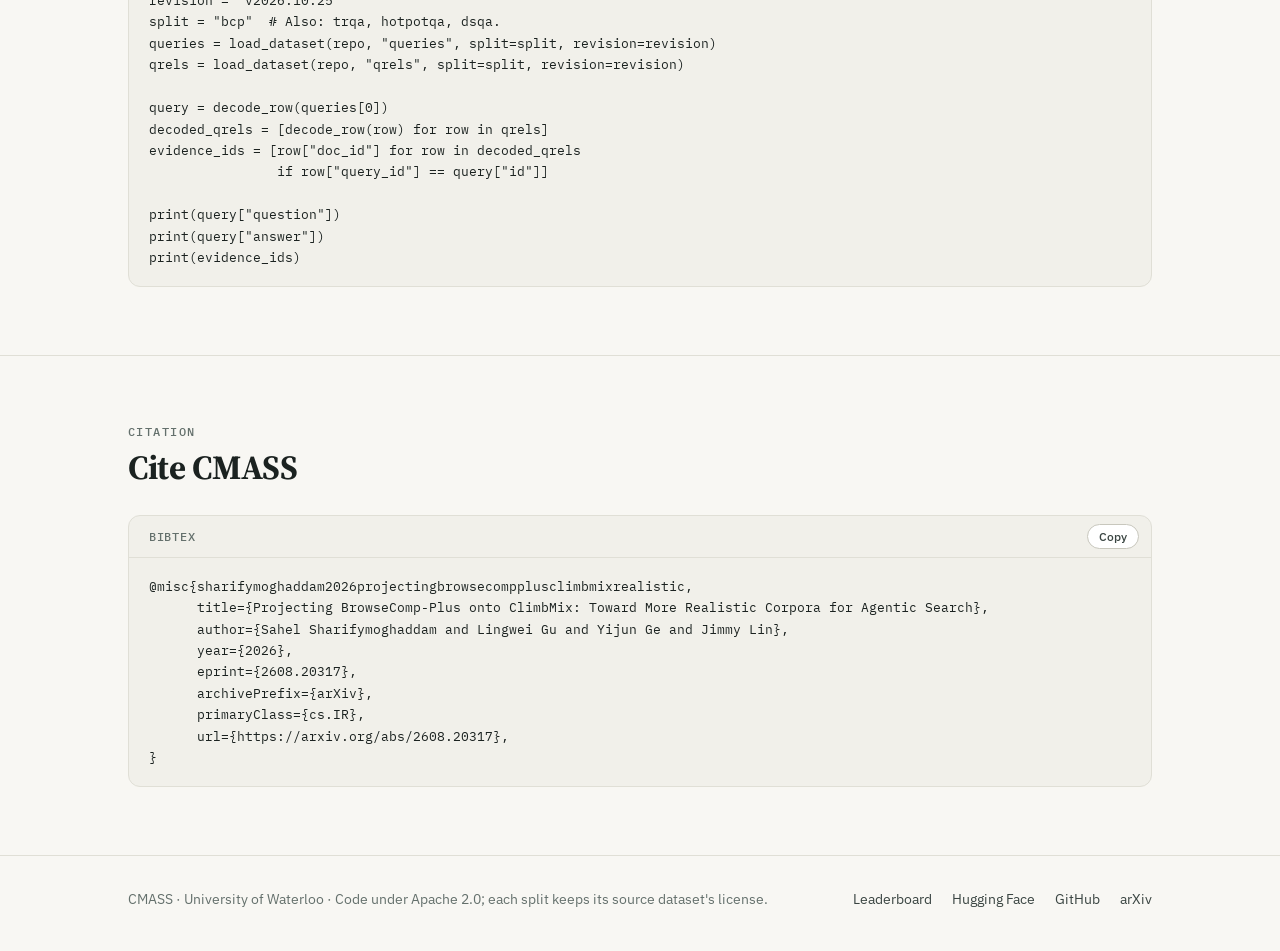
==== commit 8ceb7109: "Add an Overview link to the site nav The home page had no nav entry of its own, so Leaderboard was t" ====
--- a/docs/index.html
+++ b/docs/index.html
@@ -26,6 +26,7 @@
       CMASS
     </a>
     <nav class="site-nav" aria-label="Site">
+      <a href="./" aria-current="page">Overview</a>
       <a href="leaderboard/">Leaderboard</a>
       <a href="https://huggingface.co/datasets/castorini/cmass">Dataset</a>
       <a href="https://github.com/castorini/cmass">Code</a>
--- a/docs/assets/site.css
+++ b/docs/assets/site.css
@@ -457,7 +457,8 @@
 @media (max-width: 560px) {
   body { font-size: 1rem; }
   .header-row { flex-wrap: wrap; padding-block: .6rem; }
-  .site-nav { justify-content: flex-start; gap: .25rem 1rem; }
+  .site-nav { justify-content: flex-start; gap: .25rem .85rem; }
+  .site-nav a { font-size: .875rem; }
   .facts-grid { grid-template-columns: repeat(2, minmax(0, 1fr)); }
   .fact { padding: 1.1rem .75rem 1.1rem 0; }
   .fact:nth-child(n) { padding-left: 0; border-left: none; }
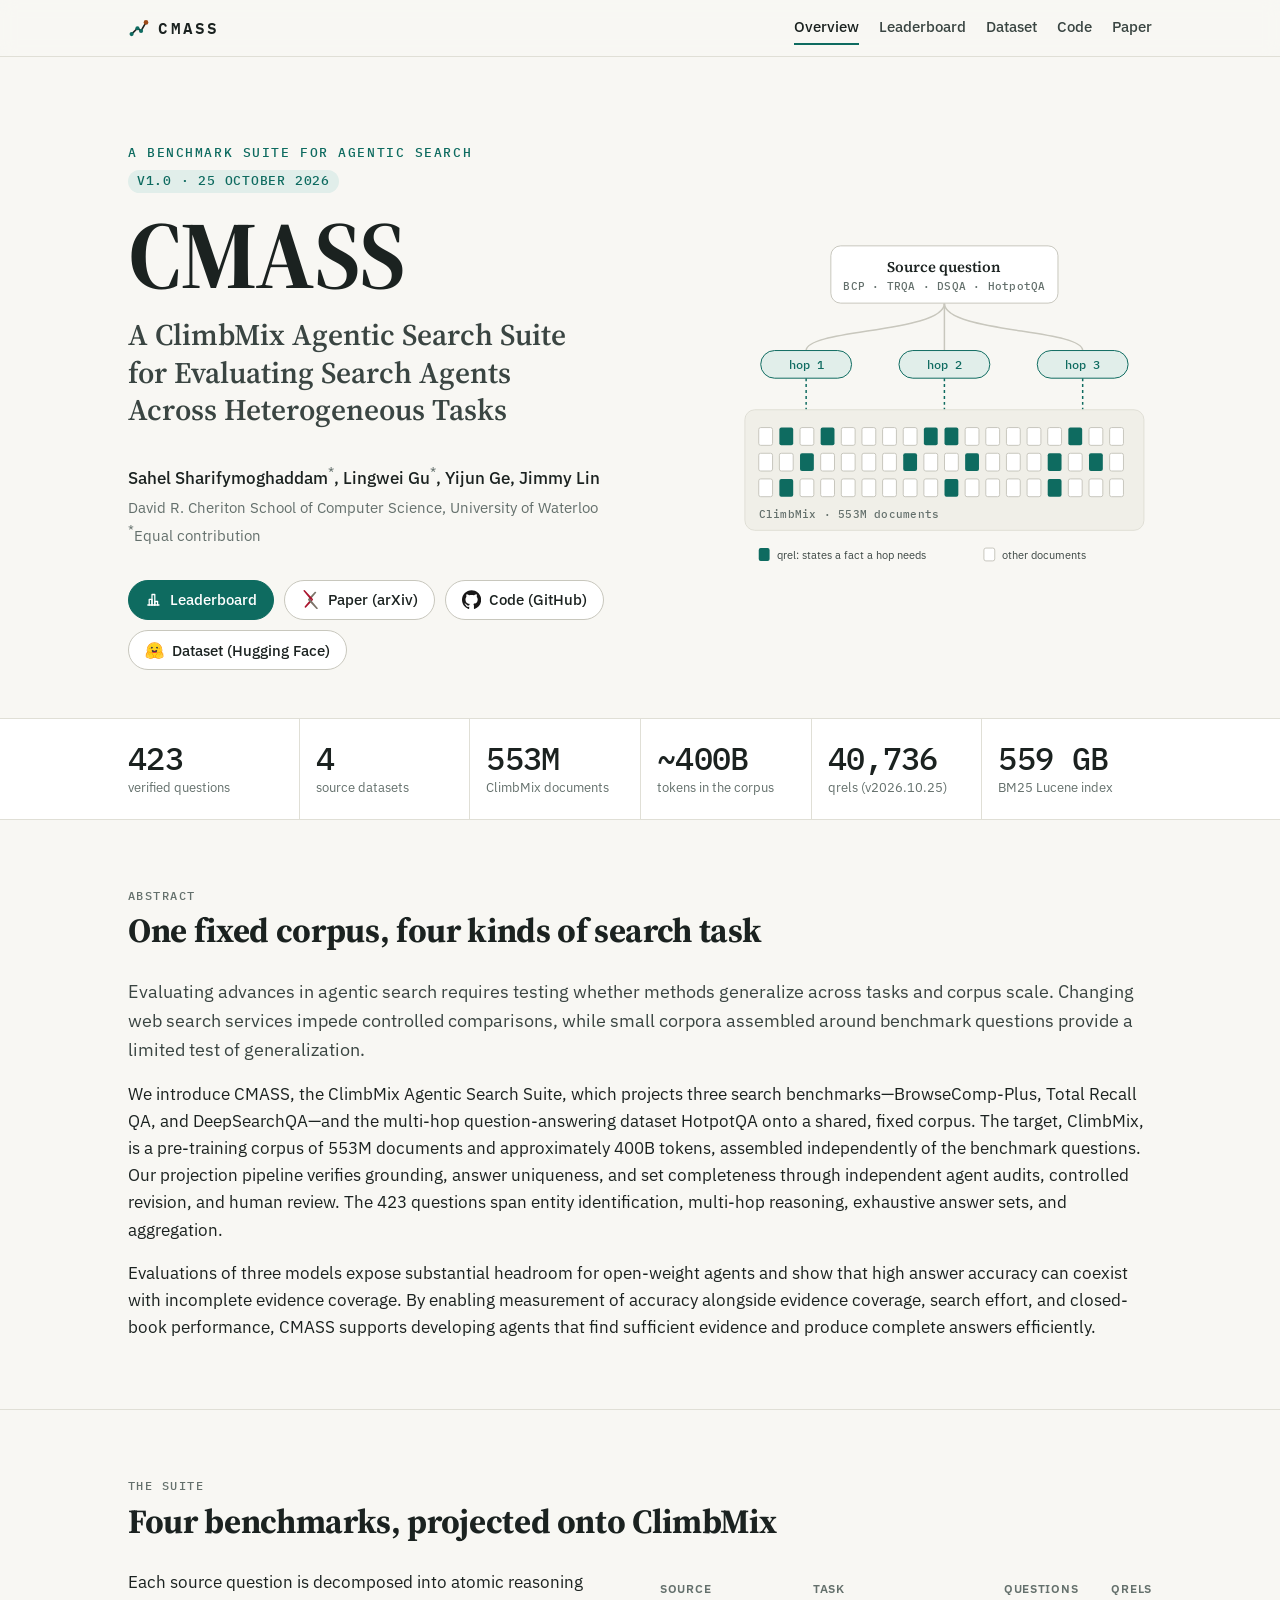
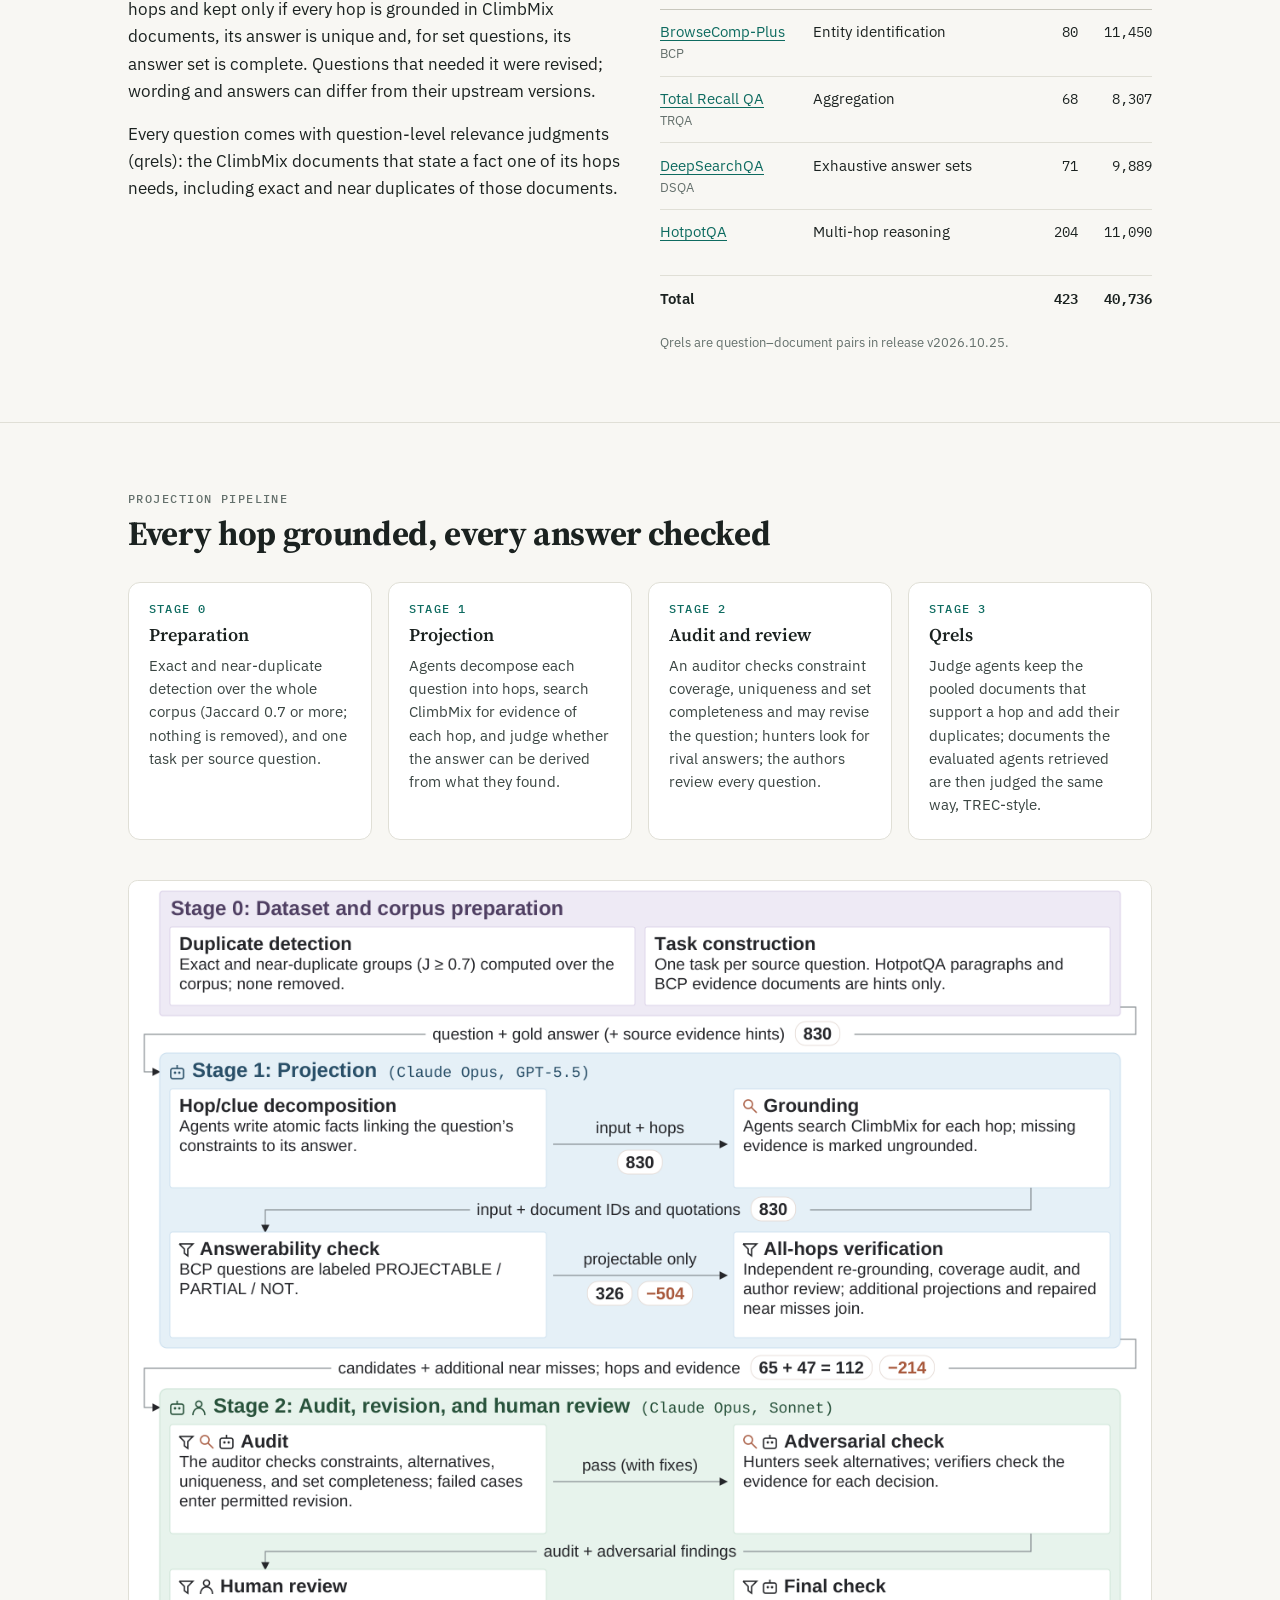
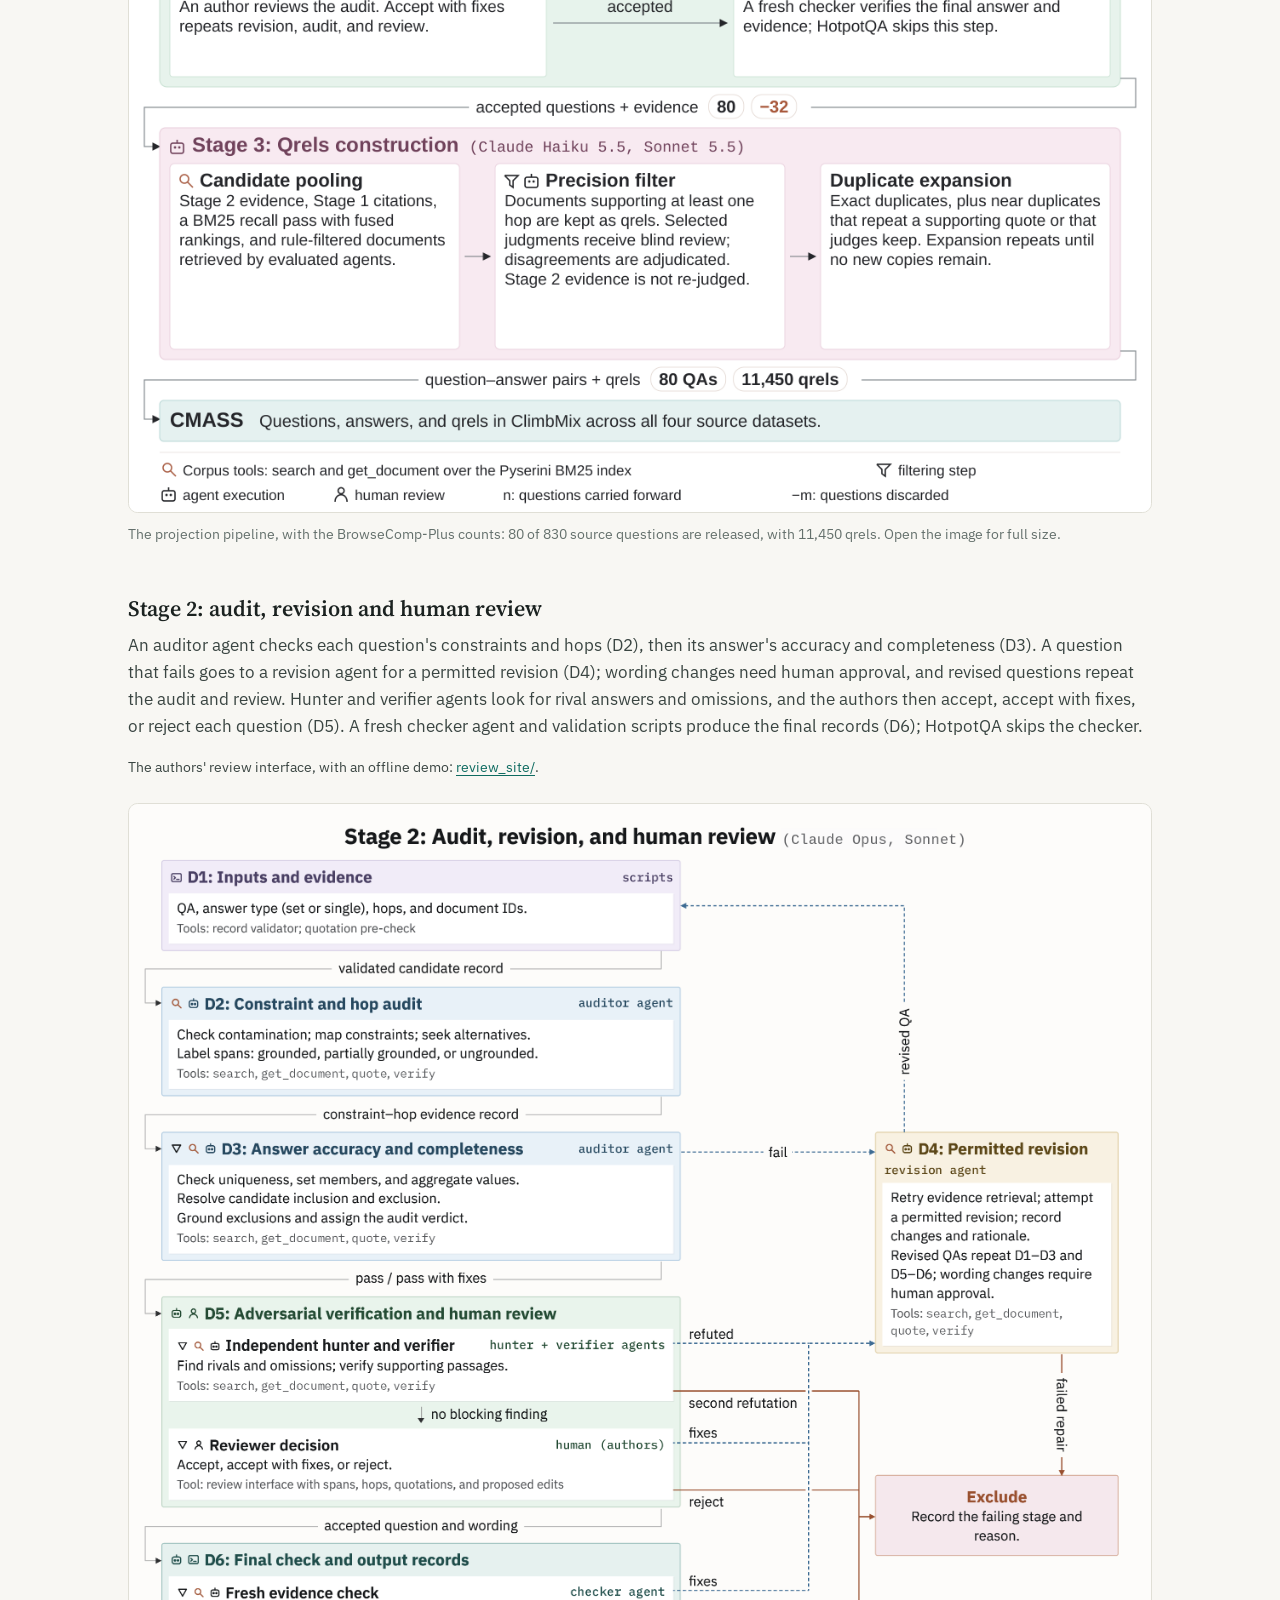
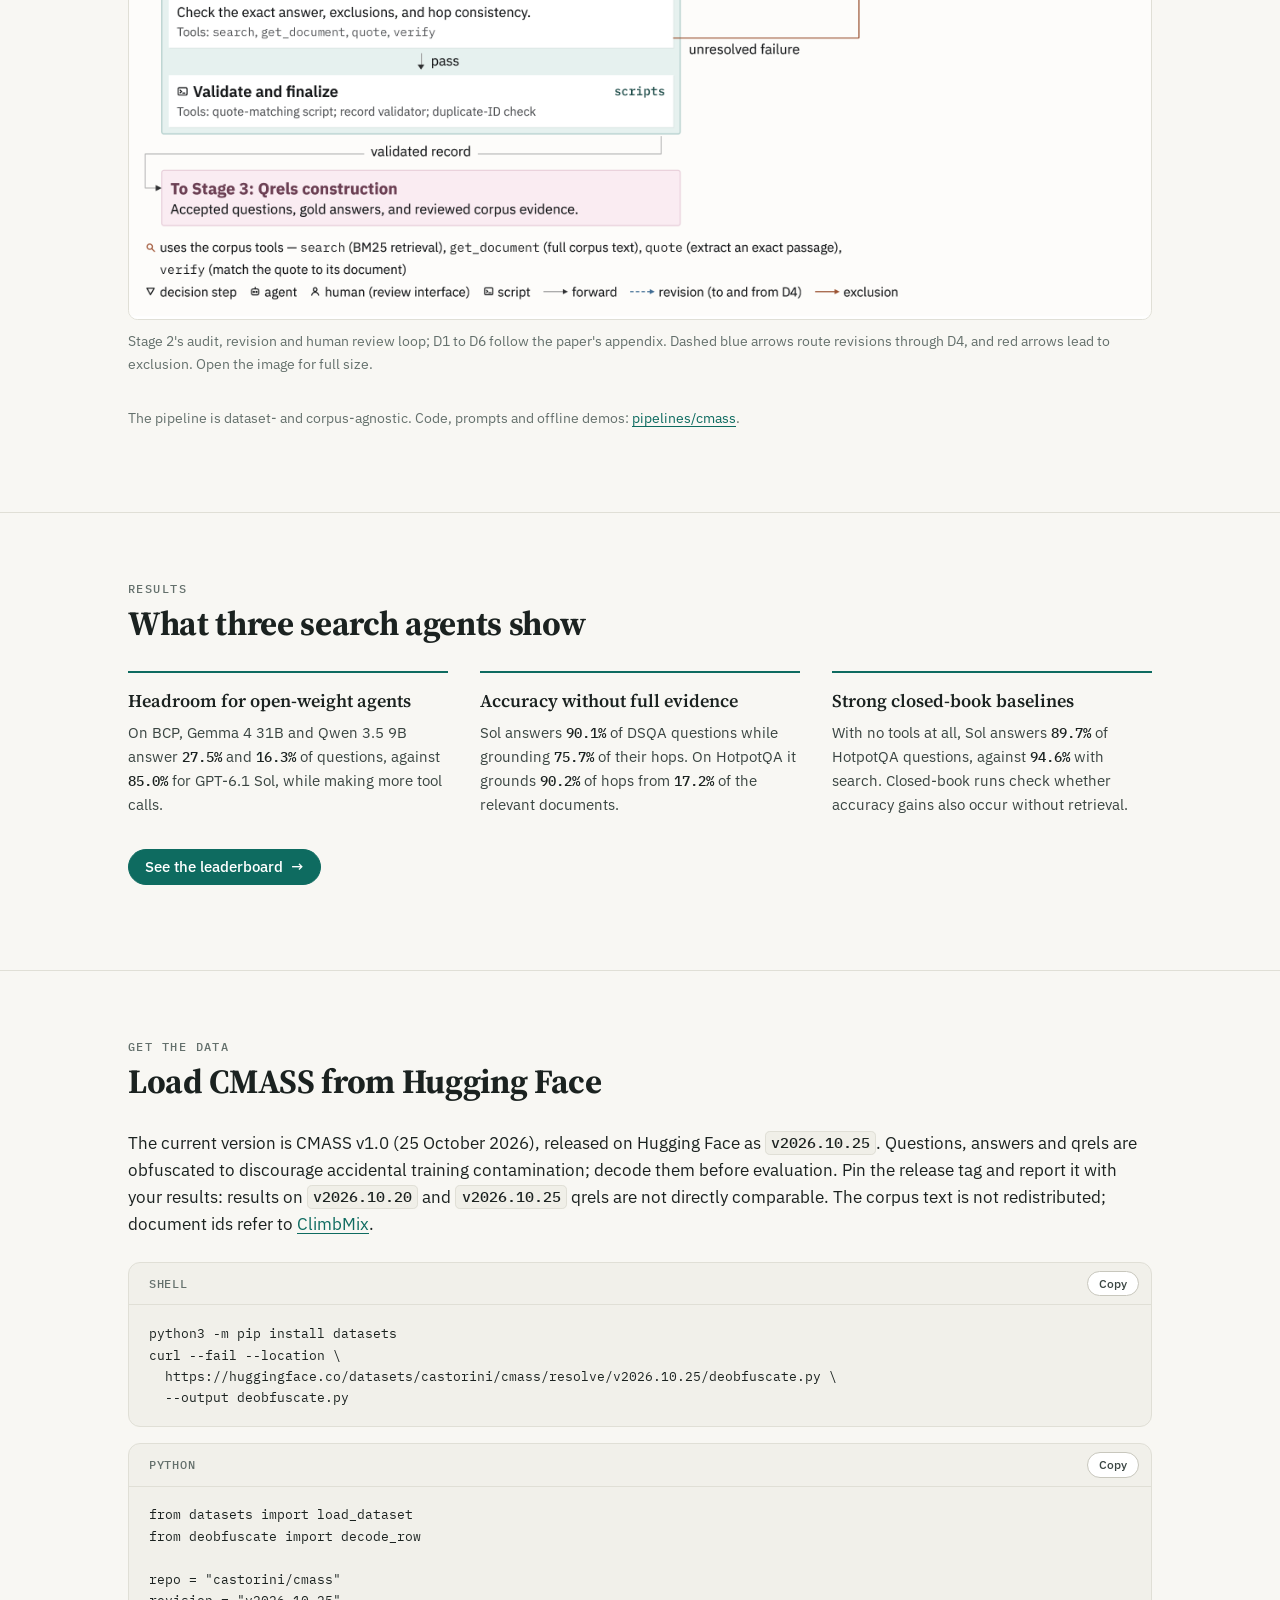
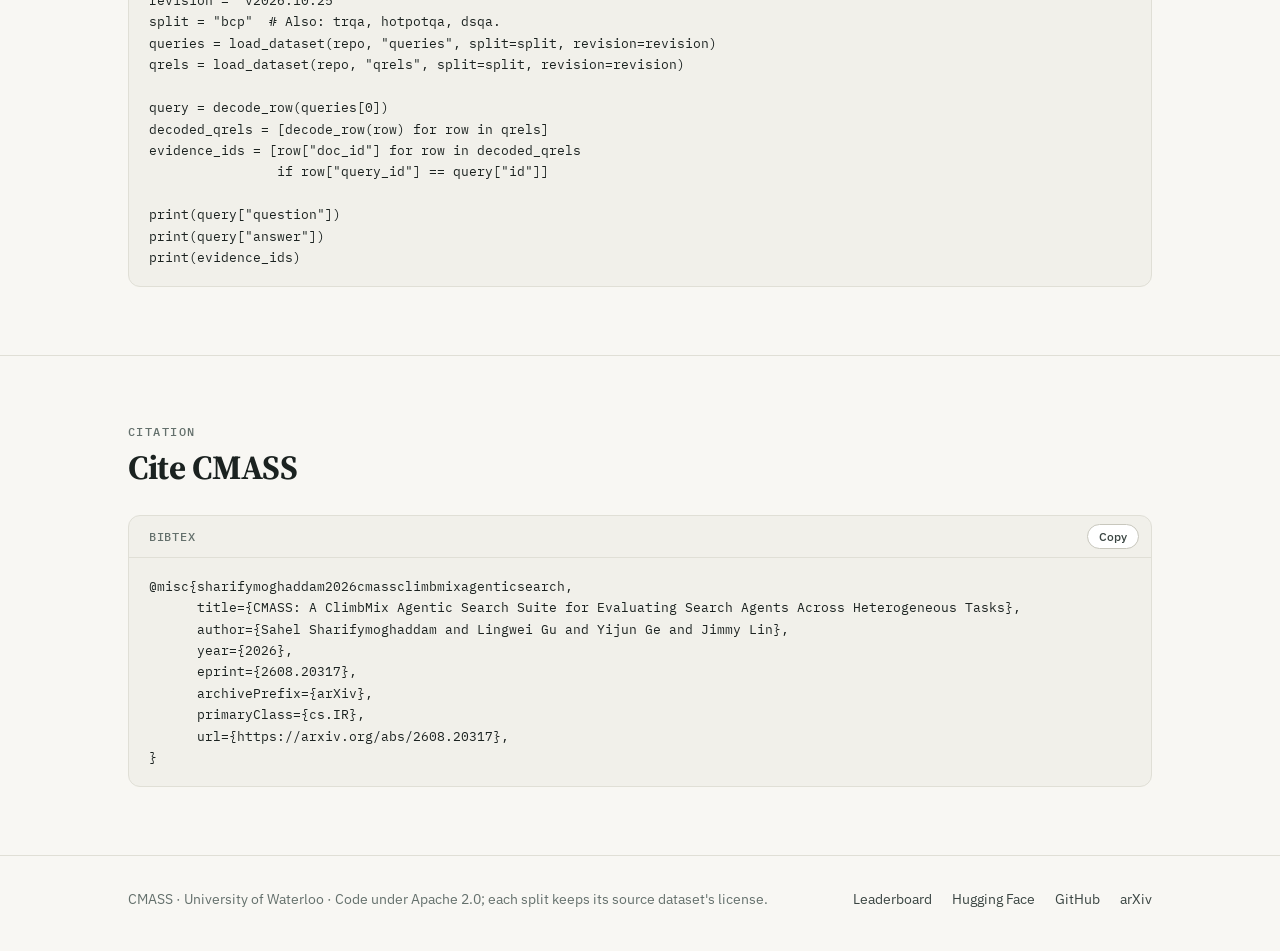
==== commit e48a481a: "Cite arXiv v2 of 2608.20317 with its new title v2 of arXiv 2608.20317 (26 October 2026) is titled "C" ====
--- a/docs/index.html
+++ b/docs/index.html
@@ -322,8 +322,8 @@
     </div>
     <figure class="code">
       <div class="code-bar"><span>BibTeX</span><button class="copy-btn" type="button" data-copy="bibtex">Copy</button></div>
-<pre id="bibtex">@misc{sharifymoghaddam2026projectingbrowsecompplusclimbmixrealistic,
-      title={Projecting BrowseComp-Plus onto ClimbMix: Toward More Realistic Corpora for Agentic Search},
+<pre id="bibtex">@misc{sharifymoghaddam2026cmassclimbmixagenticsearch,
+      title={CMASS: A ClimbMix Agentic Search Suite for Evaluating Search Agents Across Heterogeneous Tasks},
       author={Sahel Sharifymoghaddam and Lingwei Gu and Yijun Ge and Jimmy Lin},
       year={2026},
       eprint={2608.20317},
--- a/docs/assets/site.css
+++ b/docs/assets/site.css
@@ -478,6 +478,7 @@
   table.board thead tr.grp th { letter-spacing: 0; }
   table.board thead tr.grp th.span + th.span { border-left-width: .4rem; }
   table.board td.num { font-size: .75rem; }
+  table.board tbody tr.set-row th span { display: block; margin: .3rem 0 0; }
   table.board thead tr:not(.grp) th, table.board thead tr.grp th { font-size: .6875rem; }
 }
 
